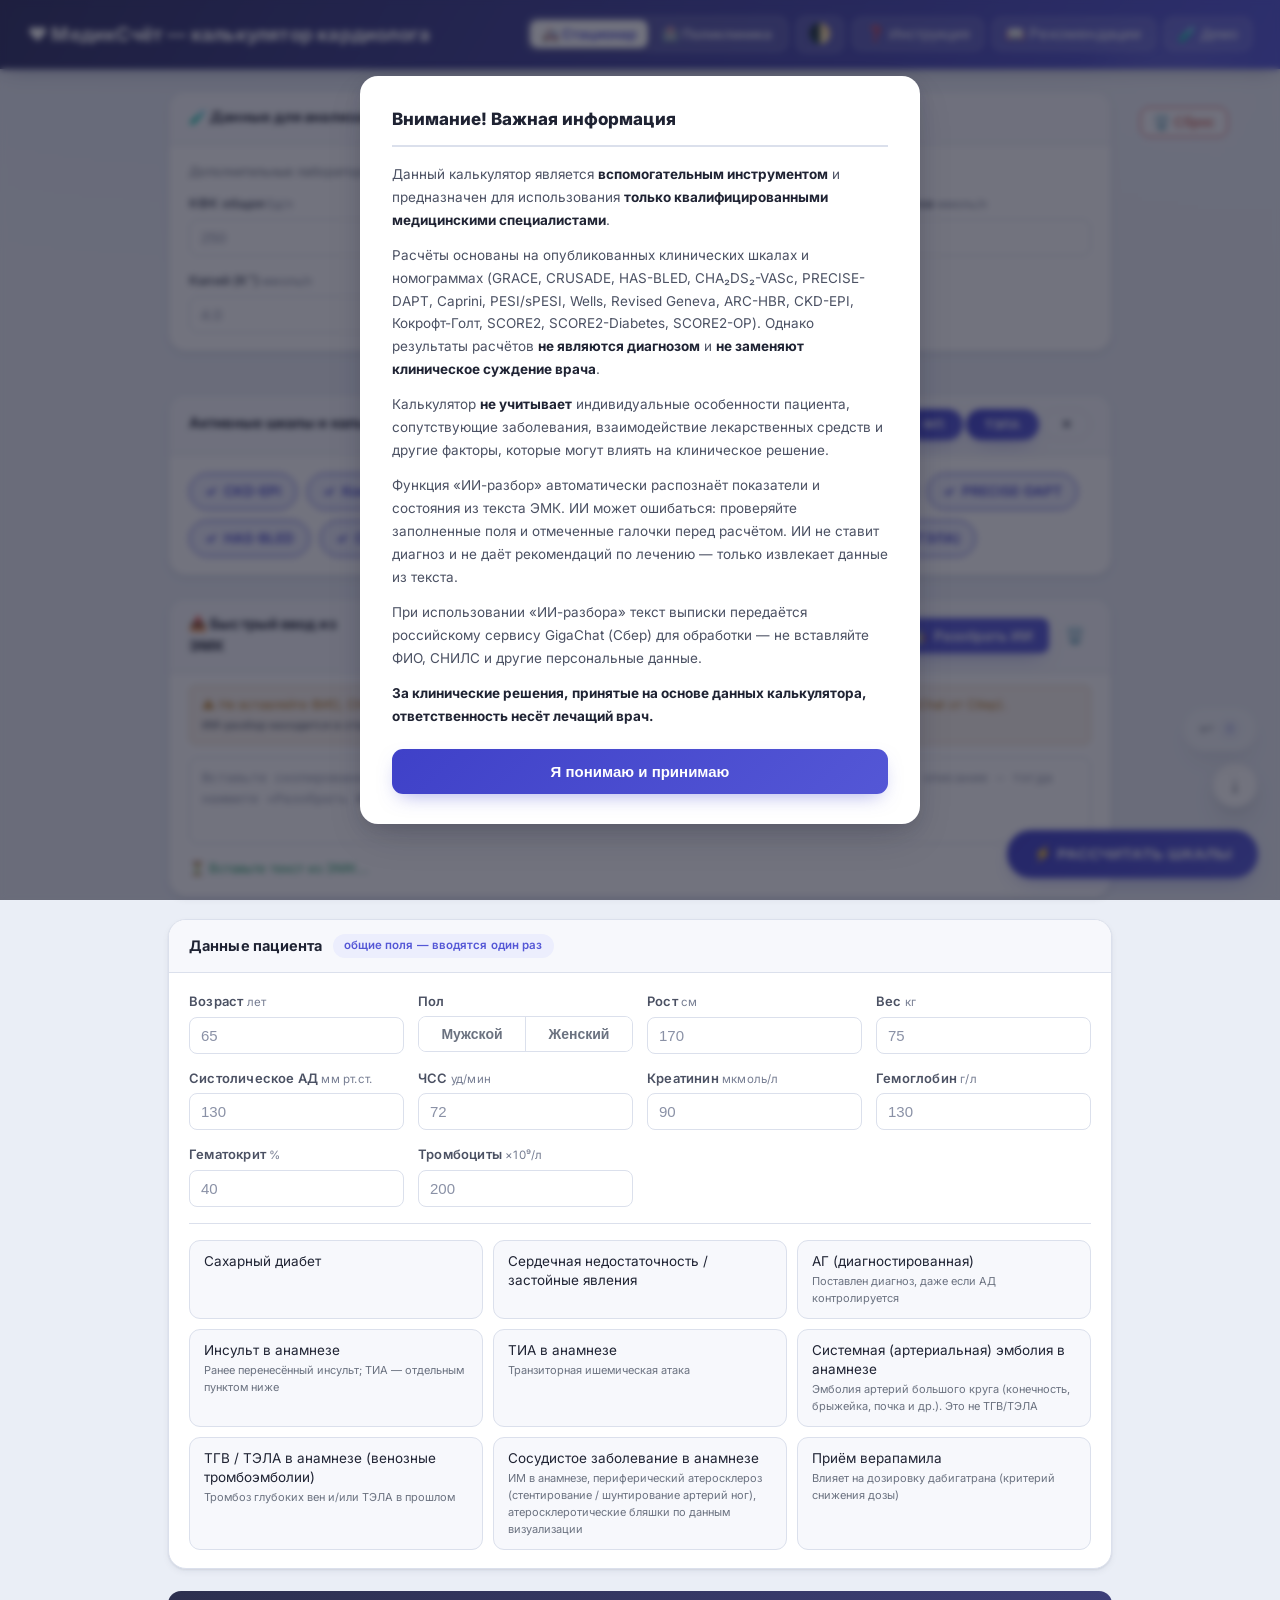
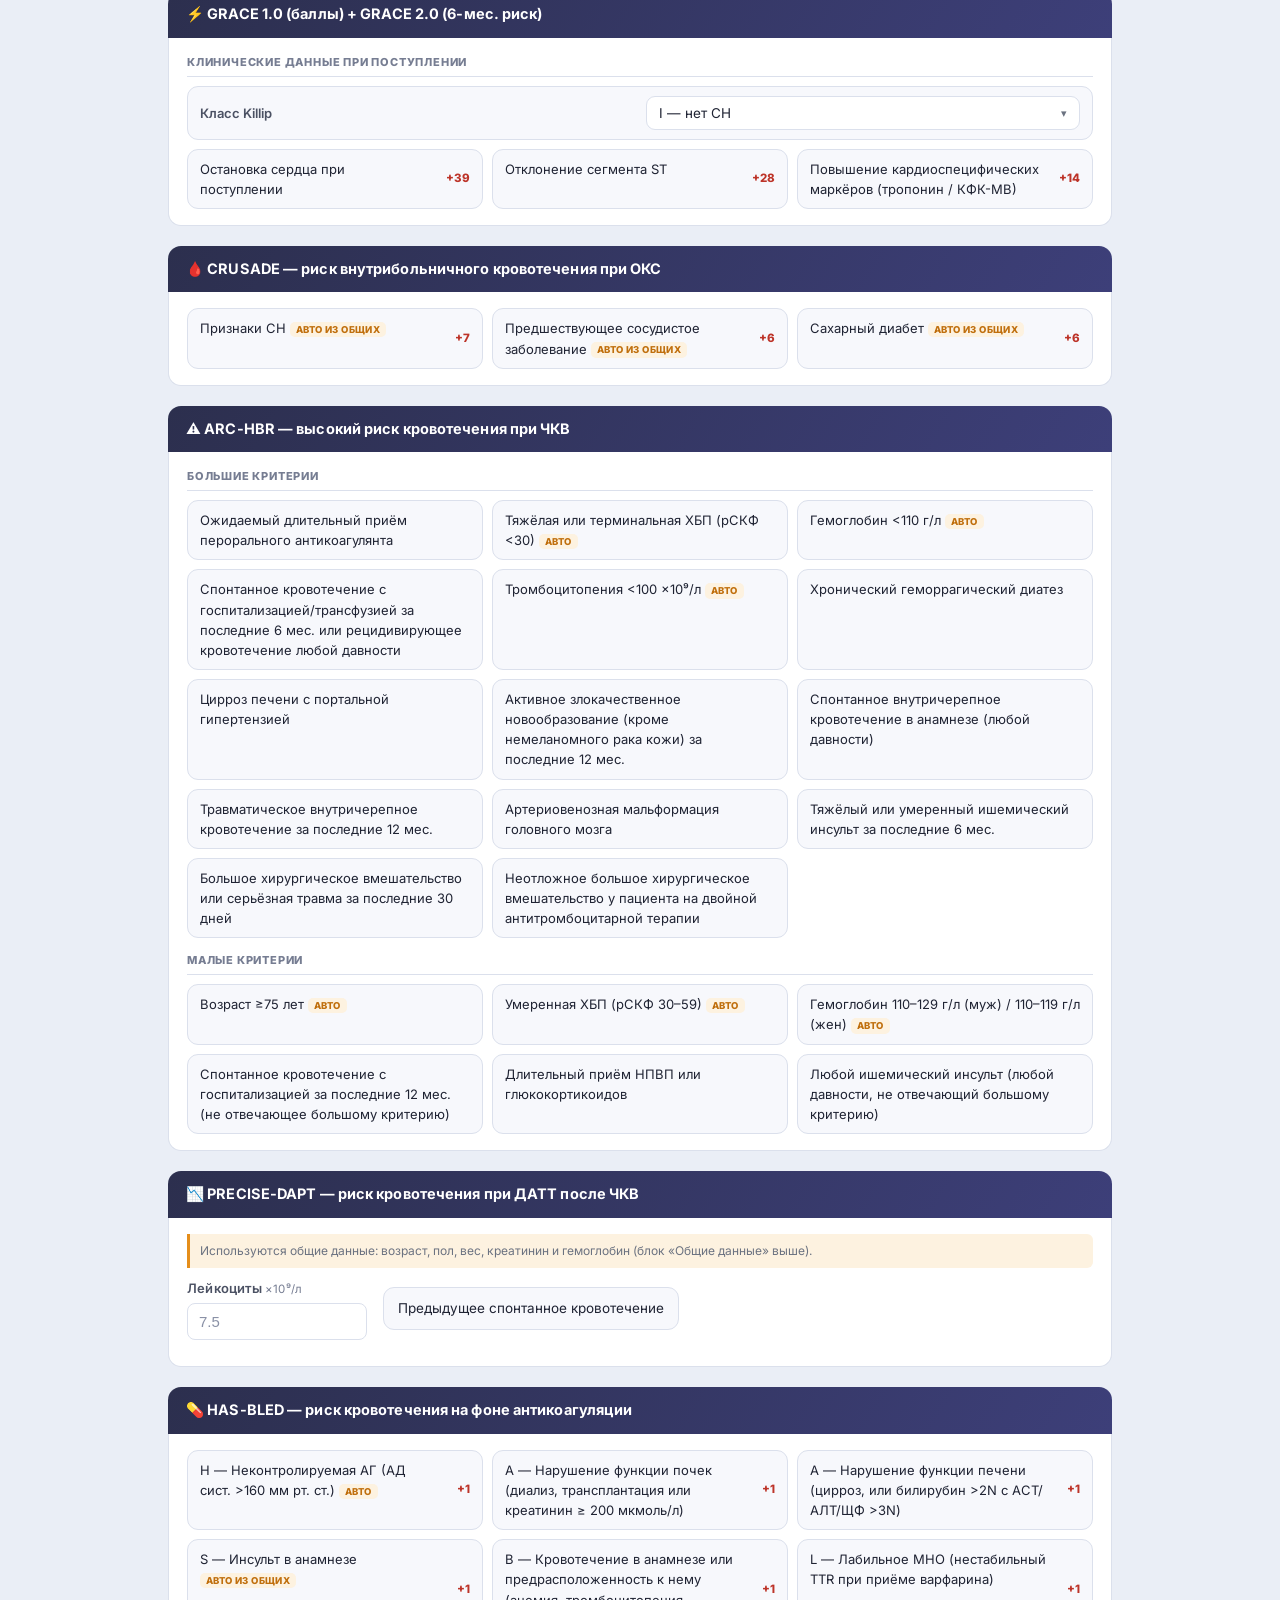
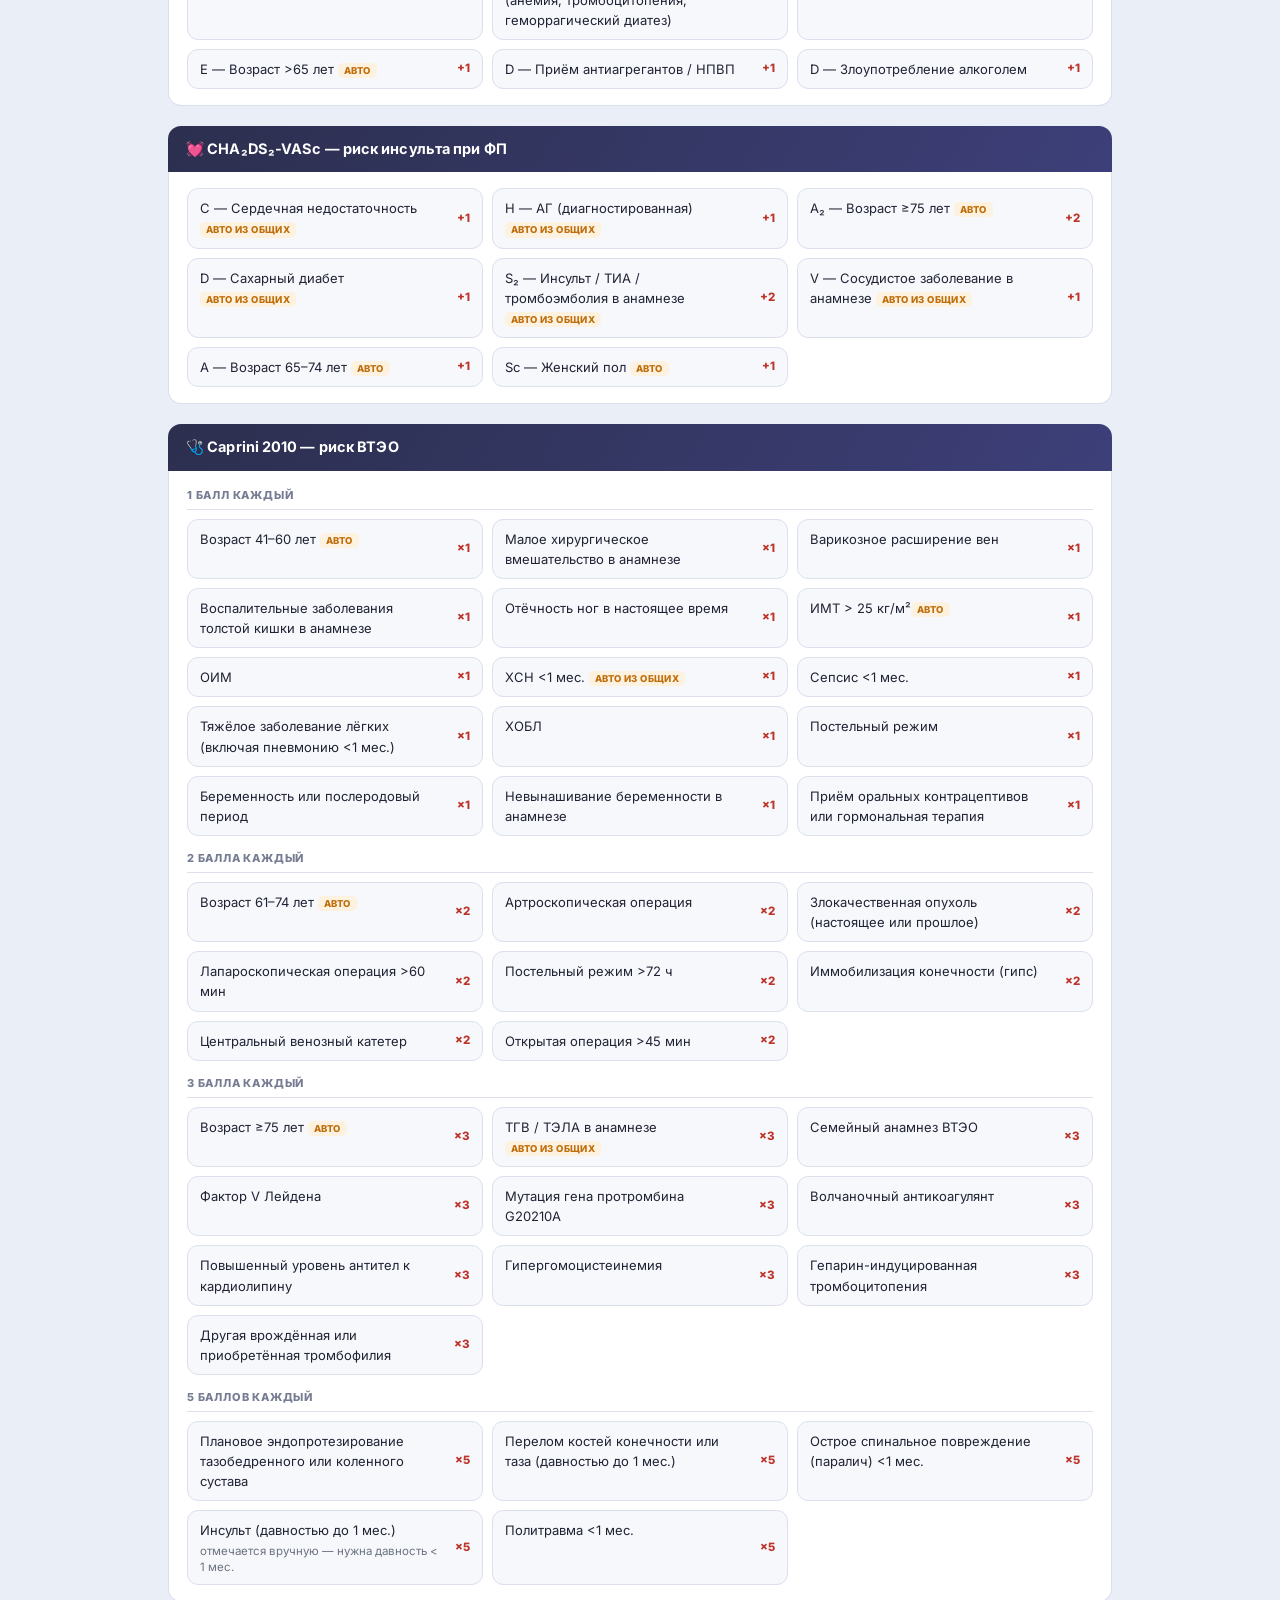
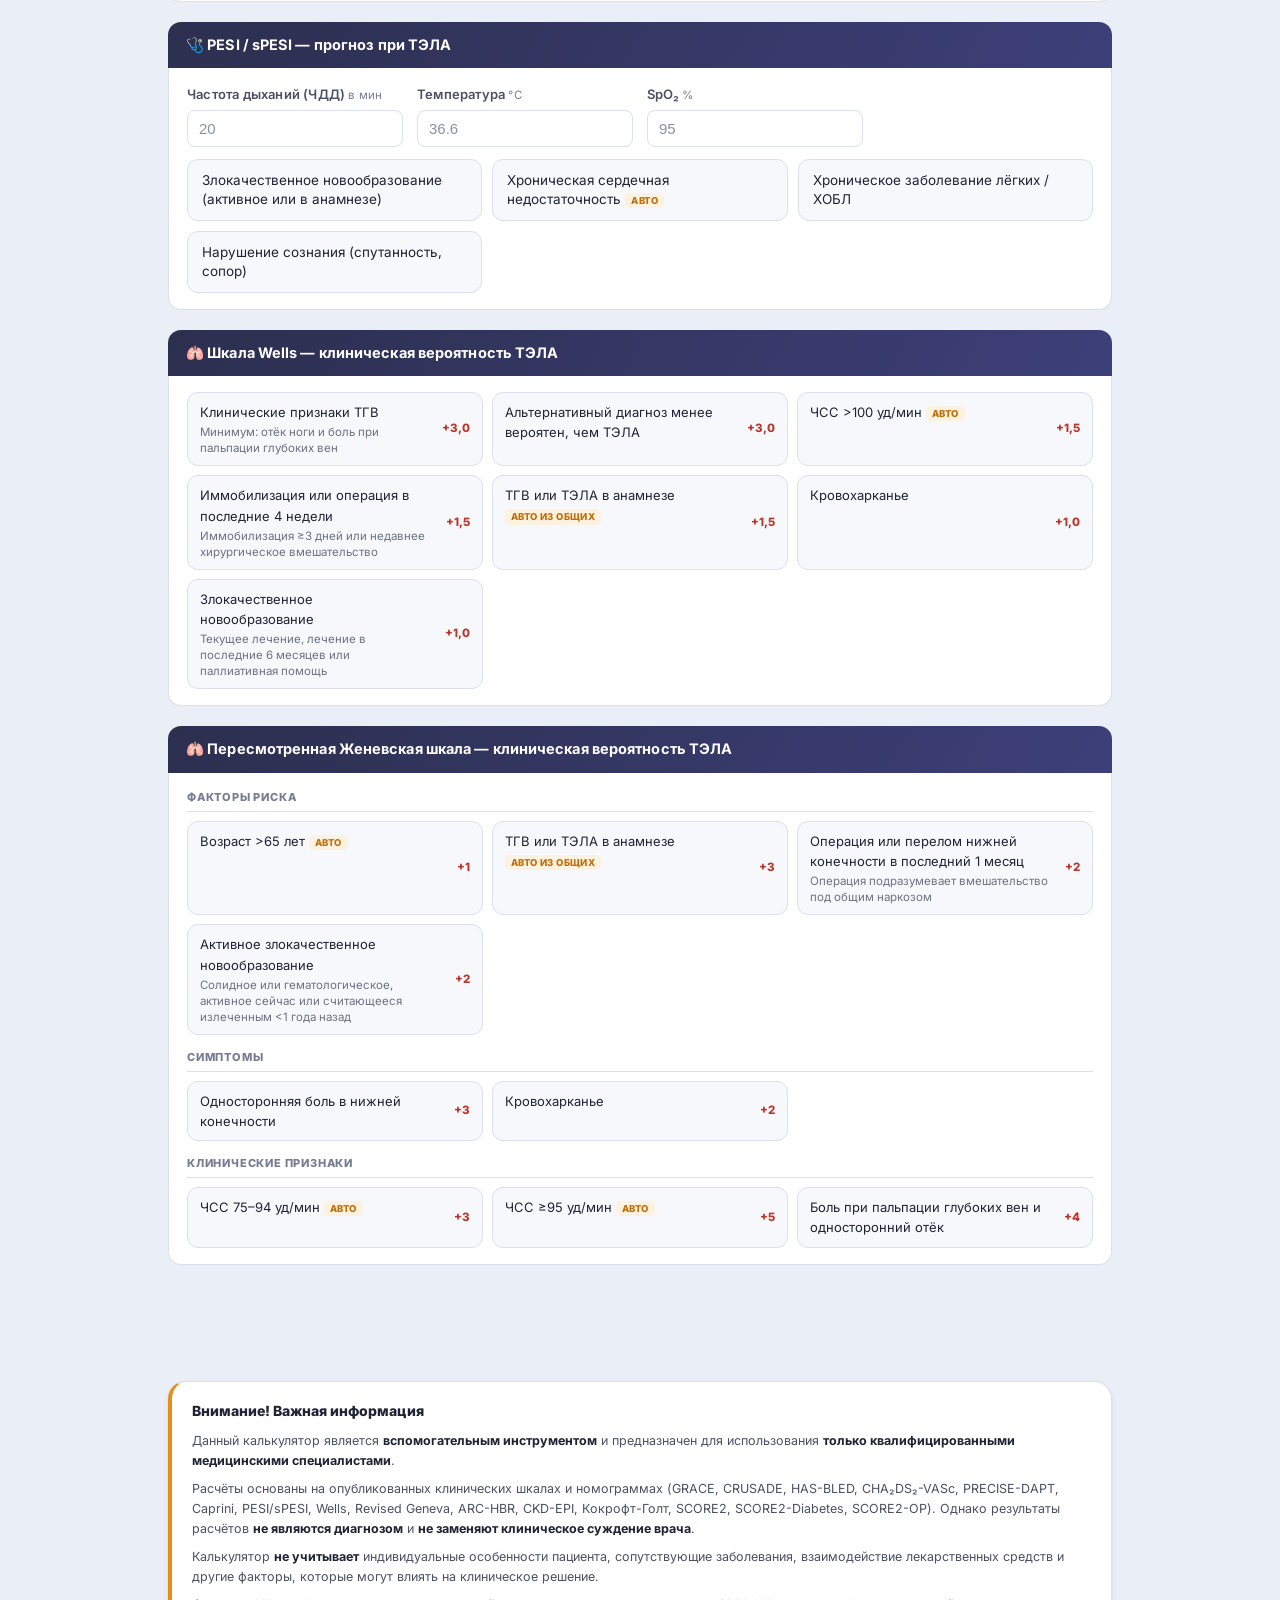
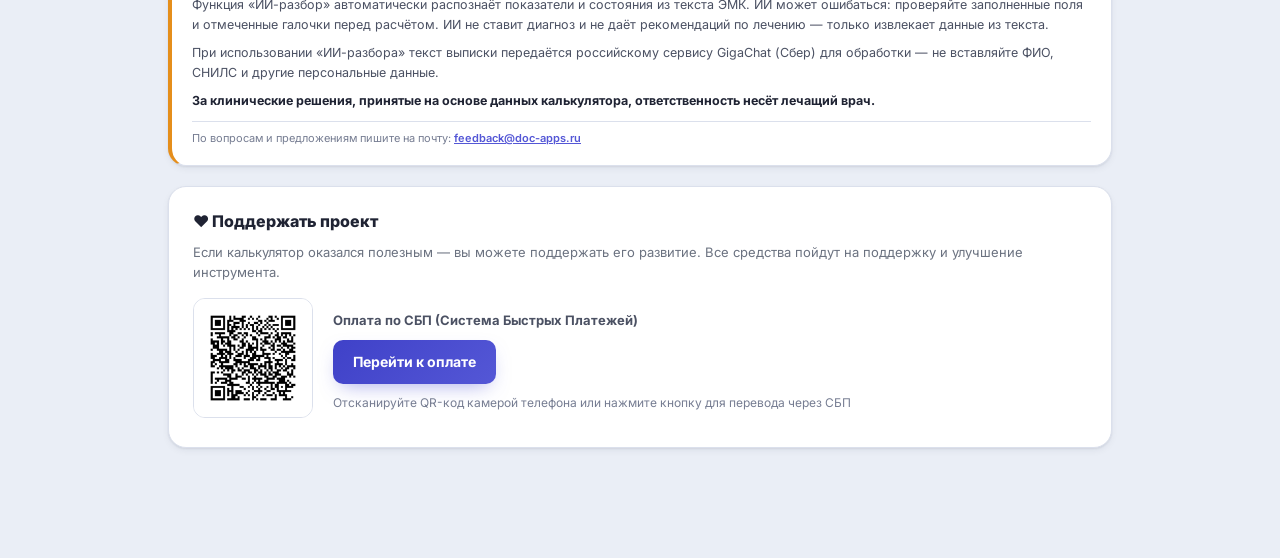
==== index.html @ 115e49c3 "periop: compact button-cards for checkboxes (2-col grid, whole card clickable, beautiful compact) Co" ====
<!DOCTYPE html>
<html lang="ru">
<head>
<link rel="icon" type="image/png" href="favicon.png">
<link rel="shortcut icon" href="favicon.png">
<meta charset="UTF-8">
<meta name="viewport" content="width=device-width, initial-scale=1.0">
<title>МедикСчёт — калькулятор кардиолога</title>
<link rel="preconnect" href="https://fonts.googleapis.com">
<link rel="preconnect" href="https://fonts.gstatic.com" crossorigin>
<link href="https://fonts.googleapis.com/css2?family=Inter:wght@400;500;600;700;800&display=swap" rel="stylesheet">
<link rel="stylesheet" href="styles.css?v=2">
<style>
/* ===== Модуль «Перед операцией» (periop) ===== */
.periop-tabs{display:flex;gap:4px;flex-wrap:wrap;border-bottom:1px solid var(--border);padding:0 0 10px;margin:2px 0 12px}
.periop-tab{border:1px solid var(--border);background:var(--surface-2);padding:7px 13px;border-radius:8px;cursor:pointer;font-weight:700;font-size:12.5px;color:var(--text-2)}
.periop-tab.active{background:var(--primary);color:var(--on-primary);border-color:var(--primary)}
.periop-pane{display:none}
.periop-pane.active{display:block}
.periop-field{display:flex;flex-direction:column;gap:4px;margin-bottom:10px;font-size:12px;color:var(--muted)}
.periop-field b{color:var(--text);font-weight:600}
.periop-field select,.periop-field input[type=number],.periop-field input[type=text],.periop-field input[type=date]{width:100%;max-width:420px;padding:8px 10px;border:1px solid var(--border);border-radius:8px;font-family:inherit;font-size:13px;background:var(--surface);color:var(--text)}
.periop-hint{font-size:11px;color:var(--muted);margin-top:2px}
.periop-sec{font-weight:800;font-size:12.5px;margin:12px 0 6px;color:var(--text)}
.periop-row{display:flex;gap:12px;flex-wrap:wrap}
.periop-badge{display:inline-block;background:var(--primary-soft);color:var(--primary);padding:2px 9px;border-radius:20px;font-size:11.5px;font-weight:700}
/* компактные кликабельные карточки (кнопки) */
.periop-grid{display:grid;grid-template-columns:repeat(auto-fill,minmax(240px,1fr));gap:8px;margin:6px 0 10px}
@media(max-width:560px){.periop-grid{grid-template-columns:1fr}}
.periop-card{display:flex;align-items:flex-start;gap:9px;padding:8px 11px;border:1.5px solid var(--border);border-radius:10px;cursor:pointer;background:var(--surface-2);transition:border-color .15s,background .15s,transform .08s;font-size:13px;line-height:1.4;user-select:none}
.periop-card:hover{border-color:var(--primary);background:var(--surface)}
.periop-card:active{transform:scale(.997)}
.periop-card input[type="checkbox"]{width:16px;height:16px;flex-shrink:0;margin-top:2px;accent-color:var(--primary);cursor:pointer}
.periop-card .auto-tag{margin-left:6px}
.periop-drugItem{display:flex;flex-direction:column;gap:0}
.periop-drugAction{display:none;color:var(--text-2);font-size:12px;background:var(--surface-2);border:1px solid var(--border);border-top:none;border-radius:0 0 8px 8px;padding:7px 10px;margin:-6px 0 0 0;line-height:1.45}
.periop-drugItem:has(input:checked) .periop-drugAction{display:block}
@supports selector(:has(*)){
  .periop-card input[type="checkbox"]{position:absolute;width:0;height:0;opacity:0;margin:0;pointer-events:none}
  .periop-card:has(input:checked){border-color:var(--primary)!important;background:var(--primary-soft)!important;box-shadow:inset 3px 0 0 var(--primary)!important}
  .periop-card.auto:has(input:checked){border-color:var(--orange)!important;background:var(--orange-soft)!important;box-shadow:inset 3px 0 0 var(--orange)!important}
  .periop-card:has(input:disabled){cursor:default}
}
body.dark-theme .periop-card{background:rgba(255,255,255,.02);border-color:rgba(255,255,255,.09)}
body.dark-theme .periop-card:hover{background:rgba(255,255,255,.04);border-color:var(--primary)}
body.dark-theme .periop-drugAction{background:rgba(255,255,255,.03);border-color:rgba(255,255,255,.09);color:var(--text-2)}
.periop-verdict{border-radius:10px;padding:11px 14px;margin:10px 0;font-weight:800;font-size:14.5px}
.periop-ok{background:var(--green-soft);color:var(--green-deep)}
.periop-caution{background:var(--orange-soft);color:var(--orange-deep)}
.periop-defer{background:var(--red-soft);color:var(--red-deep)}
.periop-pending{background:var(--surface-3);color:var(--text-2)}
.periop-out{background:var(--surface-2);border:1px solid var(--border);border-radius:8px;padding:10px 12px;font-size:12.5px;line-height:1.55;white-space:pre-wrap;font-family:inherit;margin:6px 0;color:var(--text)}
.periop-status{font-size:12px;color:var(--green-deep);min-height:16px;margin:6px 0}
.periop-hide{display:none!important}
</style>
</head>

<body>

<header style="display: flex; justify-content: space-between; align-items: center;">
  <span>❤️ МедикСчёт — калькулятор кардиолога</span>
  <div style="display: flex; align-items: center; gap: 8px; flex-wrap: wrap;">
    <div class="mode-switch" id="modeSwitch" title="Режим работы">
      <button type="button" class="mode-btn active" data-mode="emergency">🚑 Стационар</button>
      <button type="button" class="mode-btn" data-mode="outpatient">🏥 Поликлиника</button>
    </div>
    <button id="themeToggle" title="Переключить тему">🌓</button>
    <button id="helpOpenBtn" title="Инструкция">❓ Инструкция</button>
    <a href="pericarditis.html" target="_blank" title="Клинические рекомендации" id="recBtn">📖 Рекомендации</a>
    <button id="resetBtn" title="Сбросить все данные">🗑️ Сброс</button>
    <div style="position: relative;">
      <button id="demoToggle" title="Демонстрационные сценарии">🧪 Демо</button>
      <div id="demoDropdown" style="display:none;">
        <div class="demo-item" data-demo="acs">ОКС</div>
        <div class="demo-item" data-demo="afib">ФП</div>
        <div class="demo-item" data-demo="pe">ТЭЛА</div>
        <div class="demo-item" data-demo="lipids">Липиды: базовый SCORE2</div>
        <div class="demo-item" data-demo="lipids_dm">Липиды: СД 2 типа</div>
        <div class="demo-item" data-demo="lipids_mi">Липиды: после инфаркта</div>
        <div class="demo-item" data-demo="lipids_op">Липиды: 75 лет</div>
        <div class="demo-item" data-demo="lipids_young">Липиды: молодой диабетик</div>
      </div>
    </div>
  </div>
</header>

<div class="container">
<div class="layout-wrapper">
<aside class="sidebar-left">

  <div class="card" id="analysisInputCard">
    <div class="card-header">
      🧪 Данные для анализа
      <span class="badge">необязательно</span>
    </div>
    <div class="card-body">
      <div class="analysis-note">
        Дополнительные лабораторные показатели. Заполните вручную или подтяните из ЭМК.
      </div>
      <div class="input-grid">
        <div class="input-group">
          <label>КФК общая <span class="unit">Ед/л</span></label>
          <input type="text" id="ck_total" placeholder="250">
        </div>
        <div class="input-group">
          <label>КФК-МВ <span class="unit">Ед/л</span></label>
          <input type="text" id="ck_mb" placeholder="38">
        </div>
        <div class="input-group">
          <label>Натрий (Na) <span class="unit">ммоль/л</span></label>
          <input type="text" id="na_measured" placeholder="135">
        </div>
        <div class="input-group">
          <label>Глюкоза <span class="unit">ммоль/л</span></label>
          <input type="text" id="glucose" placeholder="5.5">
        </div>
        <div class="input-group">
          <label>Калий (K⁺) <span class="unit">ммоль/л</span></label>
          <input type="text" id="potassium" placeholder="4.0">
        </div>
        <div class="input-group">
          <label>Магний (Mg²⁺) <span class="unit">ммоль/л</span></label>
          <input type="text" id="magnesium" placeholder="0.85">
        </div>
      </div>
    </div>
  </div>

  <div class="card" id="analysisPanel" style="display:none;">
    <div class="card-header">🧠 Анализ</div>
    <div class="card-body">
      <div id="analysisModules"></div>
    </div>
  </div>

</aside>
<main class="main-content">

  <!-- ===== ВЫБОР ШКАЛ ===== -->
  <div class="card">
    <div class="card-header" style="display: flex; justify-content: space-between; align-items: center;">
     <span>Активные шкалы и калькуляторы <span class="info-icon" id="outpatientHintIcon" style="cursor:help;font-size:16px;opacity:0.6;vertical-align:middle;">ⓘ</span></span>
     <div style="display: flex; gap: 8px;" id="scaleGroupBtns">
       <button type="button" class="group-btn group-emergency" data-group="acs">ОКС</button>
       <button type="button" class="group-btn group-emergency" data-group="afib">ФП</button>
       <button type="button" class="group-btn group-emergency" data-group="pe">ТЭЛА</button>
       <button type="button" class="group-btn group-outpatient" data-group="lipids">💊 Липиды</button>
       <button type="button" class="group-btn" id="clearScalesBtn" title="Очистить выбор">✕</button>
     </div>
    </div>
    <div class="card-body">
      <div class="scale-selector" id="scaleSelector">
        <label class="scale-toggle active" id="toggle_ckdepi">
          <input type="checkbox" id="scale_ckdepi" checked onchange="toggleScale('ckdepi',this)">CKD-EPI
        </label>
        <label class="scale-toggle active" id="toggle_cg">
          <input type="checkbox" id="scale_cg" checked onchange="toggleScale('cg',this)">Кокрофт-Голт
        </label>
        <label class="scale-toggle active" id="toggle_grace">
          <input type="checkbox" id="scale_grace" checked onchange="toggleScale('grace',this)">GRACE
        </label>
        <label class="scale-toggle active" id="toggle_crusade">
          <input type="checkbox" id="scale_crusade" checked onchange="toggleScale('crusade',this)">CRUSADE
        </label>
        <label class="scale-toggle active" id="toggle_archbr">
          <input type="checkbox" id="scale_archbr" checked onchange="toggleScale('archbr',this)">ARC-HBR
        </label>
        <label class="scale-toggle active" id="toggle_caprini">
          <input type="checkbox" id="scale_caprini" checked onchange="toggleScale('caprini',this)">Caprini
        </label>
        <label class="scale-toggle active" id="toggle_precise">
          <input type="checkbox" id="scale_precise" checked onchange="toggleScale('precise',this)">PRECISE-DAPT
        </label>
        <label class="scale-toggle active" id="toggle_hasbled">
          <input type="checkbox" id="scale_hasbled" checked onchange="toggleScale('hasbled',this)">HAS-BLED
        </label>
        <label class="scale-toggle active" id="toggle_cha2ds2">
          <input type="checkbox" id="scale_cha2ds2" checked onchange="toggleScale('cha2ds2',this)">CHA₂DS₂-VASc
        </label>
        <label class="scale-toggle active" id="toggle_pesi">
          <input type="checkbox" id="scale_pesi" checked onchange="toggleScale('pesi',this)">PESI / sPESI (ТЭЛА)
        </label>
        <label class="scale-toggle active" id="toggle_wells">
          <input type="checkbox" id="scale_wells" checked onchange="toggleScale('wells',this)">Wells (ТЭЛА)
        </label>
        <label class="scale-toggle active" id="toggle_geneva">
          <input type="checkbox" id="scale_geneva" checked onchange="toggleScale('geneva',this)">Geneva (ТЭЛА)
        </label>
        <label class="scale-toggle" id="toggle_score2">
          <input type="checkbox" id="scale_score2" onchange="toggleScale('score2',this)">СС-риск и липиды (SCORE2)
        </label>
      </div>
    </div>
  </div>

  <!-- ===== БЫСТРЫЙ ВВОД ИЗ ЭМК ===== -->
  <div class="card">
    <div class="card-header">
      📥 Быстрый ввод из ЭМК
      <span class="badge">вставьте таблицу или текст из Промед — данные заполнятся автоматически</span>
      <button id="aiParseBtn" class="btn-ai" title="ИИ: разобрать произвольный текст выписки">
        <span class="ai-dot" id="aiDot"></span><span class="ai-ico">🤖</span><span id="aiBtnLabel">Разобрать ИИ</span>
      </button>
      <button id="clearEmrBtn" title="Очистить поле">🗑️</button>
    </div>
    <div class="card-body">
    <div class="privacy-note">⚠️ Не вставляйте ФИО, СНИЛС, адрес и другие персональные данные. Текст обрабатывается российским ИИ (GigaChat от Сбер).
      <br><span class="dev-badge">ИИ-разбор находится в стадии разработки — функция может работать нестабильно.</span></div>
      <textarea id="emrPaste" rows="3" placeholder="Вставьте скопированный текст или таблицу анализов из Промед (Ctrl+V)... Или произвольное описание — тогда нажмите «Разобрать ИИ»"></textarea>
      <div id="emrStatus">⏳ Вставьте текст из ЭМК...</div>
      <div id="aiStatus" class="ai-answer" style="display:none;">
        <div class="ai-answer-head">
          <div class="ai-avatar">🤖</div>
          <div class="t">ИИ-ассистент</div>
          <div class="s" id="aiTime"></div>
        </div>
        <div class="ai-answer-body">
          <div id="aiFieldsSec" style="display:none;">
            <div class="ai-sec-title">Найдено показателей</div>
            <div class="chips" id="aiChips"></div>
          </div>
          <div id="aiCommentSec" style="display:none;">
            <div class="ai-sec-title">Комментарий</div>
            <div class="ai-comment" id="aiComment"></div>
          </div>
          <div id="aiMsgSec">
            <div class="ai-msg" id="aiMsg"></div>
          </div>
        </div>
      </div>
    </div>
  </div>

  <!-- ===== ОБЩИЕ ДАННЫЕ ===== -->
  <div class="card">
    <div class="card-header">Данные пациента <span class="badge">общие поля — вводятся один раз</span></div>
    <div class="card-body">
      <div class="scale-cb-hint" id="noScaleHint" style="display:none;margin-bottom:12px;padding:10px 12px;background:var(--orange-soft);border-left:3px solid var(--orange);border-radius:0 6px 6px 0;font-size:13px;line-height:1.5;">
        Выберите хотя бы одну шкалу — тогда здесь появятся поля для ввода.
      </div>
      <div class="input-grid">

        <div class="input-group field-age">
          <label>Возраст <span class="unit">лет</span></label>
          <input type="text" id="age" placeholder="65">
        </div>



        <div class="input-group field-sex">
          <label>Пол</label>
          <div class="sex-toggle-group">
            <button type="button" class="sex-btn" data-sex="m">Мужской</button>
            <button type="button" class="sex-btn" data-sex="f">Женский</button>
          </div>
          <input type="hidden" id="sex" value="">
        </div>

        <div class="input-group field-height">
          <label>Рост <span class="unit">см</span></label>
          <input type="text" id="height" placeholder="170">
        </div>

        <div class="input-group field-weight">
          <label>Вес <span class="unit">кг</span></label>
          <input type="text" id="weight" placeholder="75">
        </div>

        <div class="input-group field-sbp">
          <label>Систолическое АД <span class="unit">мм рт.ст.</span></label>
          <input type="text" id="sbp" placeholder="130">
        </div>

        <div class="input-group field-hr">
          <label>ЧСС <span class="unit">уд/мин</span></label>
          <input type="text" id="hr" placeholder="72">
        </div>

        <div class="input-group field-creat">
          <label>Креатинин <span class="unit">мкмоль/л</span></label>
          <input type="text" id="creatinine" placeholder="90">
        </div>

        <div class="input-group field-hb">
          <label>Гемоглобин <span class="unit">г/л</span></label>
          <input type="text" id="hb" placeholder="130">
        </div>

        <div class="input-group field-hct">
          <label>Гематокрит <span class="unit">%</span></label>
          <input type="text" id="hct" placeholder="40">
        </div>

        <div class="input-group field-plt">
          <label>Тромбоциты <span class="unit">×10⁹/л</span></label>
          <input type="text" id="plt" placeholder="200">
        </div>

      </div>

      <div class="divider"></div>

      <div class="checkbox-grid">

        <label class="cb-item field-dm">
          <input type="checkbox" id="cb_dm">
          <div>
            <div class="cb-label">Сахарный диабет</div>
          </div>
        </label>

        <label class="cb-item field-hf">
          <input type="checkbox" id="cb_hf">
          <div>
            <div class="cb-label">Сердечная недостаточность / застойные явления</div>
          </div>
        </label>

        <label class="cb-item field-htn">
          <input type="checkbox" id="cb_htn">
          <div>
            <div class="cb-label">АГ (диагностированная)</div>
            <div class="cb-hint">Поставлен диагноз, даже если АД контролируется</div>
          </div>
        </label>

        <label class="cb-item field-stroke">
          <input type="checkbox" id="cb_stroke">
          <div>
            <div class="cb-label">Инсульт в анамнезе</div>
            <div class="cb-hint">Ранее перенесённый инсульт; ТИА — отдельным пунктом ниже</div>
          </div>
        </label>

        <label class="cb-item field-stroke">
          <input type="checkbox" id="cb_tia">
          <div>
            <div class="cb-label">ТИА в анамнезе</div>
            <div class="cb-hint">Транзиторная ишемическая атака</div>
          </div>
        </label>

        <label class="cb-item field-embolism">
          <input type="checkbox" id="cb_embolism">
          <div>
            <div class="cb-label">Системная (артериальная) эмболия в анамнезе</div>
            <div class="cb-hint">Эмболия артерий большого круга (конечность, брыжейка, почка и др.). Это не ТГВ/ТЭЛА</div>
          </div>
        </label>

        <label class="cb-item field-vte">
          <input type="checkbox" id="cb_vte">
          <div>
            <div class="cb-label">ТГВ / ТЭЛА в анамнезе (венозные тромбоэмболии)</div>
            <div class="cb-hint">Тромбоз глубоких вен и/или ТЭЛА в прошлом</div>
          </div>
        </label>

        <label class="cb-item field-vasc">
          <input type="checkbox" id="cb_vasc">
          <div>
            <div class="cb-label">Сосудистое заболевание в анамнезе</div>
            <div class="cb-hint">ИМ в анамнезе, периферический атеросклероз (стентирование / шунтирование артерий ног), атеросклеротические бляшки по данным визуализации</div>
          </div>
        </label>

        <label class="cb-item field-verapamil">
          <input type="checkbox" id="cb_verapamil">
          <div>
            <div class="cb-label">Приём верапамила</div>
            <div class="cb-hint">Влияет на дозировку дабигатрана (критерий снижения дозы)</div>
          </div>
        </label>

        <label class="cb-item field-mi">
          <input type="checkbox" id="cb_mi">
          <div>
            <div class="cb-label">Инфаркт миокарда в анамнезе</div>
            <div class="cb-hint">Перенесённый ИМ, включая ОКС с подъёмом и без подъёма ST</div>
          </div>
        </label>

        <label class="cb-item field-sghs">
          <input type="checkbox" id="cb_sghs">
          <div>
            <div class="cb-label">СГХС (семейная гиперхолестеринемия)</div>
            <div class="cb-hint">Вероятная/определённая СГХС по клиническим критериям</div>
          </div>
        </label>

        <label class="cb-item field-dm-tod">
          <input type="checkbox" id="cb_dm_tod">
          <div>
            <div class="cb-label">Поражение органов-мишеней при СД</div>
            <div class="cb-hint">Микроальбуминурия/протеинурия, ретинопатия, нейропатия и др.</div>
          </div>
        </label>

        <label class="cb-item field-fh-cvd">
          <input type="checkbox" id="cb_fh_cvd">
          <div>
            <div class="cb-label">Семейный анамнез ССЗ</div>
            <div class="cb-hint">Ранние ССЗ у родственников первой линии: мужчины &lt; 55 лет, женщины &lt; 60 лет</div>
          </div>
        </label>

        <label class="cb-item field-fh-lip">
          <input type="checkbox" id="cb_fh_lip">
          <div>
            <div class="cb-label">Семейная гиперлипидемия</div>
            <div class="cb-hint">IIa, IIb или III тип по данным семейного анамнеза</div>
          </div>
        </label>

        <label class="cb-item field-asb50">
          <input type="checkbox" id="cb_asb50">
          <div>
            <div class="cb-label">АСБ со стенозом &gt; 50%</div>
            <div class="cb-hint">Атеросклеротическое ССЗ по данным обследования (дуплексное сканирование, КТ)</div>
          </div>
        </label>

        <label class="cb-item field-ath25">
          <input type="checkbox" id="cb_ath25">
          <div>
            <div class="cb-label">Атеросклероз некоронарных артерий (25–49%)</div>
            <div class="cb-hint">Гемодинамически незначимый атеросклероз (стеноз 25–49%)</div>
          </div>
        </label>

        <label class="cb-item field-gosghs">
          <input type="checkbox" id="cb_gosghs">
          <div>
            <div class="cb-label">Гомозиготная СГХС (гоСГХС)</div>
            <div class="cb-hint">Экстремальный риск: цель ХС ЛНП &lt; 1,0 ммоль/л</div>
          </div>
        </label>

      </div>
    </div>
  </div>

  <!-- ===== ПЕРЕД ОПЕРАЦИЕЙ (модуль periop, режим «Поликлиника») ===== -->
  <div class="card" id="periopBlock" style="display:none;">
    <div class="card-header" style="display:flex;align-items:center;justify-content:space-between;gap:10px;flex-wrap:wrap">
      <span>🩺 Перед операцией <span style="font-weight:400;color:var(--muted);font-size:11.5px">консультация перед плановой операцией · AHA/ACC 2024</span></span>
      <button type="button" class="btn" id="p_termsBtn" title="Справочник терминов" style="padding:6px 12px;font-size:12.5px">❓ Термины</button>
    </div>
    <div class="card-body">
      <div class="periop-tabs" id="periopTabs">
        <button type="button" class="periop-tab active" data-tab="p_tab1">1 · Операция</button>
        <button type="button" class="periop-tab" data-tab="p_tab2">2 · Состояние</button>
        <button type="button" class="periop-tab" data-tab="p_tab3">3 · Риск</button>
        <button type="button" class="periop-tab" data-tab="p_tab4">4 · Лекарства</button>
        <button type="button" class="periop-tab" data-tab="p_tab5">5 · Заключение</button>
      </div>

      <div class="periop-pane active" id="p_tab1">
        <div class="periop-field"><b>Тип операции <span class="info-icon" id="p_tipOpType" style="cursor:help;font-size:15px;opacity:.65;vertical-align:middle">ⓘ</span></b>
          <select id="p_opType">
            <option value="">— выберите —</option>
            <optgroup label="Наивысший риск">
              <option value="vascular">Сосудистая (выше паховой связки)</option>
              <option value="thoracic">Торакальная</option>
              <option value="transplant">Трансплантация</option>
              <option value="neuro">Нейрохирургия</option>
            </optgroup>
            <optgroup label="Промежуточный риск">
              <option value="general">Общая хирургия</option>
              <option value="ent">ЛОР</option>
              <option value="urology">Урология</option>
              <option value="ortho">Ортопедия</option>
            </optgroup>
            <optgroup label="Низкий риск">
              <option value="endocrine">Эндокринные операции</option>
              <option value="breast">Молочная железа</option>
              <option value="gyn">Гинекология / акушерство</option>
            </optgroup>
            <option value="unknown">Не знаю / другое</option>
          </select>
        </div>
        <div class="periop-field periop-hide" id="p_intraRow"><b>Операция внутрибрюшная? <span class="info-icon" id="p_tipIntra" style="cursor:help;font-size:15px;opacity:.65;vertical-align:middle">ⓘ</span></b>
          <select id="p_opIntra"><option value="">—</option><option value="1">Да</option><option value="0">Нет</option></select>
        </div>
        <div class="periop-hint periop-hide" id="p_unknownHint" style="color:var(--orange-deep)">Риск не определён автоматически. Выберите его вручную в поле «Риск операции» (классификация — разд. 1.5).</div>
        <div class="periop-field"><b>Срочность <span class="info-icon" id="p_tipUrgency" style="cursor:help;font-size:15px;opacity:.65;vertical-align:middle">ⓘ</span></b>
          <select id="p_opUrgency">
            <option value="elective">Плановая</option>
            <option value="timeSensitive">Time-sensitive (можно отложить до 3 мес)</option>
            <option value="urgent">Срочная</option>
            <option value="emergency">Экстренная</option>
          </select>
        </div>
        <div class="periop-field"><b>Риск операции (MACE) <span class="info-icon" id="p_tipRisk" style="cursor:help;font-size:15px;opacity:.65;vertical-align:middle">ⓘ</span></b>
          <select id="p_opRisk"><option value="">— по категории —</option><option value="low">Низкий (&lt;1%)</option><option value="elevated">Повышенный (≥1%)</option></select>
          <span class="periop-hint" id="p_opRiskHint"></span>
        </div>
      </div>

      <div class="periop-pane" id="p_tab2">
        <div class="periop-sec">Нестабильные состояния — стоп-признаки</div>
        <div class="periop-grid">
          <label class="periop-card"><input type="checkbox" id="p_uAcs"><span>ОКС: нестабильная стенокардия / ИМ ≤30 дн.</span></label>
          <label class="periop-card"><input type="checkbox" id="p_uHf"><span>Декомпенсация ХСН</span></label>
          <label class="periop-card"><input type="checkbox" id="p_uAsSympt"><span>Симптомный тяжёлый аортальный стеноз <span class="info-icon" id="p_tipAs" style="cursor:help;font-size:15px;opacity:.65;vertical-align:middle">ⓘ</span></span></label>
          <label class="periop-card"><input type="checkbox" id="p_uArrhythmia"><span>Значимая симптомная аритмия <span class="info-icon" id="p_tipArrh" style="cursor:help;font-size:15px;opacity:.65;vertical-align:middle">ⓘ</span></span></label>
          <label class="periop-card"><input type="checkbox" id="p_uStroke"><span>Недавний инсульт / ТИА</span></label>
        </div>
        <div class="periop-sec">Особое — не «стоп», но важно</div>
        <div class="periop-grid">
          <label class="periop-card"><input type="checkbox" id="p_htnSevere"><span>Тяжёлая АГ ≥180/110 <span class="info-icon" id="p_tipHtn" style="cursor:help;font-size:15px;opacity:.65;vertical-align:middle">ⓘ</span></span></label>
        </div>
        <div class="periop-field"><b>Известный тяжёлый аортальный стеноз (без симптомов)?</b>
          <select id="p_asKnown"><option value="">не знаю</option><option value="yes">да</option><option value="no">нет</option></select>
        </div>
        <label class="periop-card" style="margin:8px 0"><input type="checkbox" id="p_pciEver"><span>Было ЧКВ со стентом</span></label>
        <div class="periop-hide" id="p_pciRow" style="margin:6px 0 0 0; padding:10px 12px; background:var(--surface-2); border:1px solid var(--border); border-radius:10px">
          <div class="periop-row" style="align-items:flex-end">
            <div class="periop-field" style="min-width:150px" id="p_pciDateField"><b>Дата ЧКВ</b><input type="date" id="p_pciDate"><span class="periop-hint" id="p_pciDateHint" style="display:none;color:var(--orange-deep)"></span> <span class="warning-icon" id="p_pciDateWarn" style="display:none;cursor:help;">⚠️</span></div>
            <div class="periop-field" style="min-width:110px;justify-content:center" id="p_pciGE12Field"><label style="display:flex;align-items:center;gap:6px;cursor:pointer;font-size:13px;font-weight:600"><input type="checkbox" id="p_pciGE12"> ≥12 мес</label><span class="periop-hint">если давно</span></div>
            <div class="periop-field" style="min-width:190px"><b>Показание</b>
              <select id="p_pciInd"><option value="acs">ОКС (инфаркт)</option><option value="ccd">Стабильная ИБС</option><option value="unknown">Не знаю</option></select>
            </div>
          </div>
          <input type="hidden" id="p_pciMonths" value="">
          <label class="periop-card" style="margin-top:8px"><input type="checkbox" id="p_pciComplex"><span>Сложное ЧКВ (бифуркации, длинные стенты, многососудистое) или детали неизвестны</span></label>
        </div>
        <div class="periop-field" id="p_hba1cRow" style="margin-top:10px"><b>HbA1c за последние 3 мес?</b>
          <select id="p_hba1cRecent"><option value="yes">Да</option><option value="no">Нет / не знаю</option></select>
        </div>
      </div>

      <div class="periop-pane" id="p_tab3">
        <div class="periop-sec">RCRI <span class="periop-badge" id="p_rcriBadge">0 · I (низкий)</span> <span class="info-icon" id="p_tipRcri" style="cursor:help;font-size:15px;opacity:.65;vertical-align:middle">ⓘ</span></div>
        <div class="periop-grid">
          <label class="periop-card auto"><input type="checkbox" id="p_rIhd" disabled><span>ИБС <span style="color:var(--muted);font-weight:400">инфаркт/стенокардия</span> <span class="auto-tag">авто</span></span></label>
          <label class="periop-card auto"><input type="checkbox" id="p_rCvd" disabled><span>ЦВБ <span style="color:var(--muted);font-weight:400">инсульт/ТИА</span> <span class="auto-tag">авто</span></span></label>
          <label class="periop-card auto"><input type="checkbox" id="p_rHf" disabled><span>ХСН <span class="auto-tag">авто</span></span></label>
          <label class="periop-card"><input type="checkbox" id="p_rDmInsulin"><span>СД на инсулине <span class="info-icon" id="p_tipDm" style="cursor:help;font-size:14px;opacity:.65;vertical-align:middle">ⓘ</span> <span class="warning-icon" id="p_dmWarn" style="display:none;cursor:help;">⚠️</span></span></label>
          <label class="periop-card auto"><input type="checkbox" id="p_rCrea" disabled><span>Креатинин ≥177 <span class="auto-tag">авто</span></span></label>
          <label class="periop-card auto"><input type="checkbox" id="p_rHigh" disabled><span>Высокорисковая операция <span class="auto-tag">авто</span></span></label>
        </div>
        <div class="periop-hint" style="margin:6px 0">Класс: 0 — I (низкий) · 1 — II (умеренный) · 2 — III (высокий) · ≥3 — IV (очень высокий)</div>
        <div class="periop-field"><b>≥4 METs? Поднимается на 2 пролёта? <span class="info-icon" id="p_tipMet" style="cursor:help;font-size:15px;opacity:.65;vertical-align:middle">ⓘ</span></b>
          <select id="p_met4"><option value="">не знаю</option><option value="yes">Да</option><option value="no">Нет</option></select>
        </div>
      </div>

      <div class="periop-pane" id="p_tab4">
        <div class="periop-hint" style="margin-bottom:6px">Отметьте, что принимает — подсказка появится сразу и попадёт в заключение.</div>
        <div id="p_drugList" class="periop-grid"></div>
      </div>

      <div class="periop-pane" id="p_tab5">
        <div class="periop-verdict periop-pending" id="p_verdict">Заполните вкладки — вердикт появится автоматически.</div>
        <div class="periop-row" style="align-items:center;margin:6px 0">
          <button type="button" class="btn" id="p_copyBtn">📋 Копировать всё (история + для хирурга)</button>
          <div class="periop-status" id="p_copyStatus"></div>
        </div>
        <div class="periop-sec" style="margin-top:8px">Для истории болезни</div>
        <pre class="periop-out" id="p_historyOut"></pre>
        <div class="periop-sec">Для хирурга / анестезиолога</div>
        <pre class="periop-out" id="p_surgeonOut"></pre>
      </div>
    </div>
  </div>

  <!-- ===== GRACE ===== -->
  <div class="scale-block" id="block_grace">
    <div class="scale-block-header">⚡ GRACE 1.0 (баллы) + GRACE 2.0 (6‑мес. риск)</div>
    <div class="scale-block-body">
      <div class="section-label">Клинические данные при поступлении</div>

      <div class="scale-select-group">
        <label>Класс Killip</label>
        <select id="grace_killip">
          <option value="1">I — нет СН</option>
          <option value="2">II — влажные хрипы, ↑ЦВД</option>
          <option value="3">III — отёк лёгких</option>
          <option value="4">IV — кардиогенный шок</option>
        </select>
      </div>

      <div class="scale-cb-grid">
        <label class="scale-cb-item">
          <input type="checkbox" id="grace_arrest">
          <span>Остановка сердца при поступлении</span>
          <span class="pts">+39</span>
        </label>
        <label class="scale-cb-item">
          <input type="checkbox" id="grace_st">
          <span>Отклонение сегмента ST</span>
          <span class="pts">+28</span>
        </label>
        <label class="scale-cb-item">
          <input type="checkbox" id="grace_enzymes">
          <span>Повышение кардиоспецифических маркёров (тропонин / КФК-МВ)</span>
          <span class="pts">+14</span>
        </label>
      </div>
    </div>
  </div>

  <!-- ===== CRUSADE ===== -->
  <div class="scale-block" id="block_crusade">
    <div class="scale-block-header">🩸 CRUSADE — риск внутрибольничного кровотечения при ОКС</div>
    <div class="scale-block-body">
      <div class="scale-cb-grid">
        <label class="scale-cb-item auto-cb" id="crusade_auto_sex_row" style="display:none;">
          <input type="checkbox" id="crusade_female" disabled>
          <span>Женский пол <span class="auto-tag">авто</span></span>
          <span class="pts">+8</span>
        </label>
        <label class="scale-cb-item auto-cb" id="crusade_auto_hf_row">
          <input type="checkbox" id="crusade_hf" disabled>
          <span>Признаки СН <span class="auto-tag">авто из общих</span></span>
          <span class="pts">+7</span>
        </label>
        <label class="scale-cb-item auto-cb" id="crusade_auto_vasc_row">
          <input type="checkbox" id="crusade_vasc" disabled>
          <span>Предшествующее сосудистое заболевание <span class="auto-tag">авто из общих</span></span>
          <span class="pts">+6</span>
        </label>
        <label class="scale-cb-item auto-cb" id="crusade_auto_dm_row">
          <input type="checkbox" id="crusade_dm" disabled>
          <span>Сахарный диабет <span class="auto-tag">авто из общих</span></span>
          <span class="pts">+6</span>
        </label>
      </div>
    </div>
  </div>

  <!-- ===== ARC-HBR ===== -->
  <div class="scale-block" id="block_archbr">
    <div class="scale-block-header">⚠️ ARC-HBR — высокий риск кровотечения при ЧКВ</div>
    <div class="scale-block-body">

      <div class="section-label">Большие критерии</div>
      <div class="scale-cb-grid">

        <label class="scale-cb-item">
          <input type="checkbox" id="arc_oac">
          <span>Ожидаемый длительный приём перорального антикоагулянта</span>
        </label>

        <label class="scale-cb-item auto-cb" id="arc_ckd_major_row">
          <input type="checkbox" id="arc_ckd_major" disabled>
          <span>Тяжёлая или терминальная ХБП (рСКФ &lt;30) <span class="auto-tag">авто</span></span>
        </label>

        <label class="scale-cb-item auto-cb" id="arc_hb_major_row">
          <input type="checkbox" id="arc_hb_major" disabled>
          <span>Гемоглобин &lt;110 г/л <span class="auto-tag">авто</span></span>
        </label>

        <label class="scale-cb-item">
          <input type="checkbox" id="arc_bleed6m">
          <span>Спонтанное кровотечение с госпитализацией/трансфузией за последние 6 мес. или рецидивирующее кровотечение любой давности</span>
        </label>

        <label class="scale-cb-item auto-cb" id="arc_plt_row">
          <input type="checkbox" id="arc_plt" disabled>
          <span>Тромбоцитопения &lt;100 ×10⁹/л <span class="auto-tag">авто</span></span>
        </label>

        <label class="scale-cb-item">
          <input type="checkbox" id="arc_diathesis">
          <span>Хронический геморрагический диатез</span>
        </label>

        <label class="scale-cb-item">
          <input type="checkbox" id="arc_cirrhosis">
          <span>Цирроз печени с портальной гипертензией</span>
        </label>

        <label class="scale-cb-item">
          <input type="checkbox" id="arc_cancer">
          <span>Активное злокачественное новообразование (кроме немеланомного рака кожи) за последние 12 мес.</span>
          <span class="warning-icon" id="arc_cancer_warning" style="display:none; margin-left:6px; cursor:help;">⚠️</span>
        </label>

        <label class="scale-cb-item">
          <input type="checkbox" id="arc_ich_spont">
          <span>Спонтанное внутричерепное кровотечение в анамнезе (любой давности)</span>
        </label>

        <label class="scale-cb-item">
          <input type="checkbox" id="arc_ich_trauma">
          <span>Травматическое внутричерепное кровотечение за последние 12 мес.</span>
        </label>

        <label class="scale-cb-item">
          <input type="checkbox" id="arc_avm">
          <span>Артериовенозная мальформация головного мозга</span>
        </label>

        <label class="scale-cb-item">
          <input type="checkbox" id="arc_stroke_severe">
          <span>Тяжёлый или умеренный ишемический инсульт за последние 6 мес.</span>
        </label>

        <label class="scale-cb-item">
          <input type="checkbox" id="arc_surgery30d">
          <span>Большое хирургическое вмешательство или серьёзная травма за последние 30 дней</span>
        </label>

        <label class="scale-cb-item">
          <input type="checkbox" id="arc_surgery_dapt">
          <span>Неотложное большое хирургическое вмешательство у пациента на двойной антитромбоцитарной терапии</span>
        </label>

      </div>

      <div class="section-label" style="margin-top:14px;">Малые критерии</div>
      <div class="scale-cb-grid">

        <label class="scale-cb-item auto-cb" id="arc_age75_row">
          <input type="checkbox" id="arc_age75" disabled>
          <span>Возраст ≥75 лет <span class="auto-tag">авто</span></span>
        </label>

        <label class="scale-cb-item auto-cb" id="arc_ckd_minor_row">
          <input type="checkbox" id="arc_ckd_minor" disabled>
          <span>Умеренная ХБП (рСКФ 30–59) <span class="auto-tag">авто</span></span>
        </label>

        <label class="scale-cb-item auto-cb" id="arc_hb_minor_row">
          <input type="checkbox" id="arc_hb_minor" disabled>
          <span>Гемоглобин 110–129 г/л (муж) / 110–119 г/л (жен) <span class="auto-tag">авто</span></span>
        </label>

        <label class="scale-cb-item">
          <input type="checkbox" id="arc_bleed12m">
          <span>Спонтанное кровотечение с госпитализацией за последние 12 мес. (не отвечающее большому критерию)</span>
        </label>

        <label class="scale-cb-item">
          <input type="checkbox" id="arc_nsaid">
          <span>Длительный приём НПВП или глюкокортикоидов</span>
        </label>

        <label class="scale-cb-item">
          <input type="checkbox" id="arc_stroke_any">
          <span>Любой ишемический инсульт (любой давности, не отвечающий большому критерию)</span>
        </label>

      </div>
    </div>
  </div>

  <!-- ===== PRECISE-DAPT ===== -->
  <div class="scale-block" id="block_precise">
    <div class="scale-block-header">📉 PRECISE-DAPT — риск кровотечения при ДАТТ после ЧКВ</div>
    <div class="scale-block-body">
      <div class="scale-cb-hint" style="margin-bottom:10px;padding:8px 10px;background:var(--orange-soft);border-left:3px solid var(--orange);border-radius:0 6px 6px 0;font-size:12px;line-height:1.5;">
        Используются общие данные: возраст, пол, вес, креатинин и гемоглобин (блок «Общие данные» выше).
      </div>
      <div style="display:flex; gap:16px; align-items:center; flex-wrap:wrap; margin-bottom:10px;">
        <div class="input-group" style="flex:0 0 180px;">
          <label>Лейкоциты <span class="unit">×10⁹/л</span></label>
          <input type="text" id="wbc" placeholder="7.5">
        </div>
        <label class="cb-item" style="margin-bottom:0;">
          <input type="checkbox" id="precise_bleed">
          <div>
            <div class="cb-label">Предыдущее спонтанное кровотечение</div>
          </div>
        </label>
      </div>
    </div>
  </div>

  <!-- ===== HAS-BLED ===== -->
  <div class="scale-block" id="block_hasbled">
    <div class="scale-block-header">💊 HAS-BLED — риск кровотечения на фоне антикоагуляции</div>
    <div class="scale-block-body">
      <div class="scale-cb-grid">
  
        <label class="scale-cb-item auto-cb" id="hb_htn_row">
          <input type="checkbox" id="hb_htn" disabled>
          <span>H — Неконтролируемая АГ (АД сист. &gt;160 мм рт. ст.) <span class="auto-tag">авто</span></span>
          <span class="pts">+1</span>
        </label>
  
        <label class="scale-cb-item" id="hb_renal_label">
          <input type="checkbox" id="hb_renal">
          <span>A — Нарушение функции почек (диализ, трансплантация или креатинин ≥ 200 мкмоль/л)</span>
          <span class="warning-icon" id="hb_renal_warning" style="display:none; margin-left:6px; cursor:help;">⚠️</span>
          <span class="pts">+1</span>
        </label>
  
        <label class="scale-cb-item">
          <input type="checkbox" id="hb_liver">
          <span>A — Нарушение функции печени (цирроз, или билирубин &gt;2N с АСТ/АЛТ/ЩФ &gt;3N)</span>
          <span class="pts">+1</span>
        </label>
  
        <label class="scale-cb-item auto-cb" id="hb_stroke_row">
          <input type="checkbox" id="hb_stroke" disabled>
          <span>S — Инсульт в анамнезе <span class="auto-tag">авто из общих</span></span>
          <span class="pts">+1</span>
        </label>
  
        <label class="scale-cb-item" id="hb_bleed_label">
          <input type="checkbox" id="hb_bleed">
          <span>B — Кровотечение в анамнезе или предрасположенность к нему (анемия, тромбоцитопения, геморрагический диатез)</span>
          <span class="warning-icon" id="hb_bleed_warning" style="display:none; margin-left:6px; cursor:help;" title="">⚠️</span>
          <span class="pts">+1</span>
        </label>
  
        <label class="scale-cb-item">
          <input type="checkbox" id="hb_inr">
          <span>L — Лабильное МНО (нестабильный TTR при приёме варфарина)</span>
          <span class="pts">+1</span>
        </label>
  
        <label class="scale-cb-item auto-cb" id="hb_age_row">
          <input type="checkbox" id="hb_age" disabled>
          <span>E — Возраст &gt;65 лет <span class="auto-tag">авто</span></span>
          <span class="pts">+1</span>
        </label>
  
        <label class="scale-cb-item">
          <input type="checkbox" id="hb_drugs">
          <span>D — Приём антиагрегантов / НПВП</span>
          <span class="pts">+1</span>
        </label>
  
        <label class="scale-cb-item">
          <input type="checkbox" id="hb_alcohol">
          <span>D — Злоупотребление алкоголем</span>
          <span class="pts">+1</span>
        </label>
  
      </div>
    </div>
  </div>

  <!-- ===== CHA2DS2-VASc ===== -->
  <div class="scale-block" id="block_cha2ds2">
    <div class="scale-block-header">💓 CHA₂DS₂-VASc — риск инсульта при ФП</div>
    <div class="scale-block-body">
      <div class="scale-cb-grid">

        <label class="scale-cb-item auto-cb">
          <input type="checkbox" id="cha_hf" disabled>
          <span>C — Сердечная недостаточность <span class="auto-tag">авто из общих</span></span>
          <span class="pts">+1</span>
        </label>

        <label class="scale-cb-item auto-cb">
          <input type="checkbox" id="cha_htn" disabled>
          <span>H — АГ (диагностированная) <span class="auto-tag">авто из общих</span></span>
          <span class="pts">+1</span>
        </label>

        <label class="scale-cb-item auto-cb" id="cha_age75_row">
          <input type="checkbox" id="cha_age75" disabled>
          <span>A₂ — Возраст ≥75 лет <span class="auto-tag">авто</span></span>
          <span class="pts">+2</span>
        </label>

        <label class="scale-cb-item auto-cb">
          <input type="checkbox" id="cha_dm" disabled>
          <span>D — Сахарный диабет <span class="auto-tag">авто из общих</span></span>
          <span class="pts">+1</span>
        </label>

        <label class="scale-cb-item auto-cb">
          <input type="checkbox" id="cha_stroke" disabled>
          <span>S₂ — Инсульт / ТИА / тромбоэмболия в анамнезе <span class="auto-tag">авто из общих</span></span>
          <span class="pts">+2</span>
        </label>

        <label class="scale-cb-item auto-cb">
          <input type="checkbox" id="cha_vasc" disabled>
          <span>V — Сосудистое заболевание в анамнезе <span class="auto-tag">авто из общих</span></span>
          <span class="pts">+1</span>
        </label>

        <label class="scale-cb-item auto-cb" id="cha_age65_row">
          <input type="checkbox" id="cha_age65" disabled>
          <span>A — Возраст 65–74 лет <span class="auto-tag">авто</span></span>
          <span class="pts">+1</span>
        </label>

        <label class="scale-cb-item auto-cb" id="cha_female_row">
          <input type="checkbox" id="cha_female" disabled>
          <span>Sc — Женский пол <span class="auto-tag">авто</span></span>
          <span class="pts">+1</span>
        </label>

      </div>
    </div>
  </div>

  <!-- ===== CAPRINI ===== -->
  <div class="scale-block" id="block_caprini">
    <div class="scale-block-header">🩺 Caprini 2010 — риск ВТЭО</div>
    <div class="scale-block-body">

      <div class="section-label">1 балл каждый</div>
      <div class="scale-cb-grid">
        <label class="scale-cb-item auto-cb" id="cap_age41_row">
          <input type="checkbox" id="cap_age41" disabled>
          <span>Возраст 41–60 лет <span class="auto-tag">авто</span></span><span class="pts">×1</span>
        </label>
        <label class="scale-cb-item">
          <input type="checkbox" id="cap_minor_surgery">
          <span>Малое хирургическое вмешательство в анамнезе</span><span class="pts">×1</span>
        </label>
        <label class="scale-cb-item">
          <input type="checkbox" id="cap_varicose">
          <span>Варикозное расширение вен</span><span class="pts">×1</span>
        </label>
        <label class="scale-cb-item">
          <input type="checkbox" id="cap_ibd">
          <span>Воспалительные заболевания толстой кишки в анамнезе</span><span class="pts">×1</span>
        </label>
        <label class="scale-cb-item">
          <input type="checkbox" id="cap_swollen_legs">
          <span>Отёчность ног в настоящее время</span><span class="pts">×1</span>
        </label>
        <label class="scale-cb-item auto-cb">
          <input type="checkbox" id="cap_obesity" disabled>
          <span>ИМТ > 25 кг/м²<span class="auto-tag">авто</span></span><span class="pts">×1</span>
        </label>
        <label class="scale-cb-item" id="cap_acs_label">
          <input type="checkbox" id="cap_acs">
          <span>ОИМ</span>
          <span class="warning-icon" id="cap_acs_warning" style="display:none; margin-left:6px; cursor:help;">⚠️</span>
          <span class="pts">×1</span>
        </label>
        <label class="scale-cb-item auto-cb">
          <input type="checkbox" id="cap_chf" disabled>
          <span>ХСН &lt;1 мес. <span class="auto-tag">авто из общих</span></span><span class="pts">×1</span>
        </label>
        <label class="scale-cb-item">
          <input type="checkbox" id="cap_sepsis">
          <span>Сепсис &lt;1 мес.</span><span class="pts">×1</span>
        </label>
        <label class="scale-cb-item">
          <input type="checkbox" id="cap_lung_disease">
          <span>Тяжёлое заболевание лёгких (включая пневмонию &lt;1 мес.)</span><span class="pts">×1</span>
        </label>
        <label class="scale-cb-item">
          <input type="checkbox" id="cap_copd">
          <span>ХОБЛ</span>
          <span class="warning-icon" id="cap_copd_warning" style="display:none; margin-left:6px; cursor:help;">⚠️</span><span class="pts">×1</span>
        </label>
        <label class="scale-cb-item">
          <input type="checkbox" id="cap_bedrest">
          <span>Постельный режим</span><span class="pts">×1</span>
        </label>
        <label class="scale-cb-item">
          <input type="checkbox" id="cap_pregnancy">
          <span>Беременность или послеродовый период</span><span class="pts">×1</span>
        </label>
        <label class="scale-cb-item">
          <input type="checkbox" id="cap_miscarriage">
          <span>Невынашивание беременности в анамнезе</span><span class="pts">×1</span>
        </label>
        <label class="scale-cb-item">
          <input type="checkbox" id="cap_oc">
          <span>Приём оральных контрацептивов или гормональная терапия</span><span class="pts">×1</span>
        </label>
      </div>

      <div class="section-label">2 балла каждый</div>
      <div class="scale-cb-grid">
        <label class="scale-cb-item auto-cb" id="cap_age61_row">
          <input type="checkbox" id="cap_age61" disabled>
          <span>Возраст 61–74 лет <span class="auto-tag">авто</span></span><span class="pts">×2</span>
        </label>
        <label class="scale-cb-item">
          <input type="checkbox" id="cap_arthroscopy">
          <span>Артроскопическая операция</span><span class="pts">×2</span>
        </label>
        <label class="scale-cb-item">
          <input type="checkbox" id="cap_cancer">
          <span>Злокачественная опухоль (настоящее или прошлое)</span><span class="pts">×2</span>
        </label>
        <label class="scale-cb-item">
          <input type="checkbox" id="cap_laparoscopy">
          <span>Лапароскопическая операция &gt;60 мин</span><span class="pts">×2</span>
        </label>
        <label class="scale-cb-item">
          <input type="checkbox" id="cap_bedrest72">
          <span>Постельный режим &gt;72 ч</span><span class="pts">×2</span>
        </label>
        <label class="scale-cb-item">
          <input type="checkbox" id="cap_cast">
          <span>Иммобилизация конечности (гипс)</span><span class="pts">×2</span>
        </label>
        <label class="scale-cb-item">
          <input type="checkbox" id="cap_cvc">
          <span>Центральный венозный катетер</span><span class="pts">×2</span>
        </label>
        <label class="scale-cb-item">
          <input type="checkbox" id="cap_open_surgery">
          <span>Открытая операция &gt;45 мин</span><span class="pts">×2</span>
        </label>
      </div>

      <div class="section-label">3 балла каждый</div>
      <div class="scale-cb-grid">
        <label class="scale-cb-item auto-cb" id="cap_age75_row">
          <input type="checkbox" id="cap_age75" disabled>
          <span>Возраст ≥75 лет <span class="auto-tag">авто</span></span><span class="pts">×3</span>
        </label>
        <label class="scale-cb-item auto-cb">
          <input type="checkbox" id="cap_dvt_hx" disabled>
          <span>ТГВ / ТЭЛА в анамнезе <span class="auto-tag">авто из общих</span></span><span class="pts">×3</span>
        </label>
        <label class="scale-cb-item">
          <input type="checkbox" id="cap_fam_dvt">
          <span>Семейный анамнез ВТЭО</span><span class="pts">×3</span>
        </label>
        <label class="scale-cb-item">
          <input type="checkbox" id="cap_factor_v">
          <span>Фактор V Лейдена</span><span class="pts">×3</span>
        </label>
        <label class="scale-cb-item">
          <input type="checkbox" id="cap_prothrombin">
          <span>Мутация гена протромбина G20210A</span><span class="pts">×3</span>
        </label>
        <label class="scale-cb-item">
          <input type="checkbox" id="cap_lupus">
          <span>Волчаночный антикоагулянт</span><span class="pts">×3</span>
        </label>
        <label class="scale-cb-item">
          <input type="checkbox" id="cap_anticardiolipin">
          <span>Повышенный уровень антител к кардиолипину</span><span class="pts">×3</span>
        </label>
        <label class="scale-cb-item">
          <input type="checkbox" id="cap_hyperhomocys">
          <span>Гипергомоцистеинемия</span><span class="pts">×3</span>
        </label>
        <label class="scale-cb-item">
          <input type="checkbox" id="cap_heparin_hit">
          <span>Гепарин-индуцированная тромбоцитопения</span><span class="pts">×3</span>
        </label>
        <label class="scale-cb-item">
          <input type="checkbox" id="cap_other_thrombophilia">
          <span>Другая врождённая или приобретённая тромбофилия</span><span class="pts">×3</span>
        </label>
      </div>

      <div class="section-label">5 баллов каждый</div>
      <div class="scale-cb-grid">
        <label class="scale-cb-item">
          <input type="checkbox" id="cap_elective_hip">
          <span>Плановое эндопротезирование тазобедренного или коленного сустава</span><span class="pts">×5</span>
        </label>
        <label class="scale-cb-item">
          <input type="checkbox" id="cap_hip_fx">
          <span>Перелом костей конечности или таза (давностью до 1 мес.)</span><span class="pts">×5</span>
        </label>
        <label class="scale-cb-item">
          <input type="checkbox" id="cap_spinal_trauma">
          <span>Острое спинальное повреждение (паралич) &lt;1 мес.</span><span class="pts">×5</span>
        </label>
        <label class="scale-cb-item">
          <input type="checkbox" id="cap_stroke_5">
          <span class="scale-cb-text">Инсульт (давностью до 1 мес.) <span class="scale-cb-hint">отмечается вручную — нужна давность < 1 мес.</span></span><span class="pts">×5</span>
          <span class="warning-icon" id="cap_stroke_warning" style="display:none; margin-left:6px; cursor:help;">⚠️</span>
        </label>
        <label class="scale-cb-item">
          <input type="checkbox" id="cap_multiple_trauma">
          <span>Политравма &lt;1 мес.</span><span class="pts">×5</span>
        </label>
      </div>

    </div>
  </div>

  <!-- ===== PESI / sPESI (ТЭЛА) ===== -->
  <div class="scale-block" id="block_pesi">
    <div class="scale-block-header">🩺 PESI / sPESI — прогноз при ТЭЛА</div>
    <div class="scale-block-body">

      <div class="input-grid" style="margin-bottom:12px;">
        <div class="input-group">
          <label>Частота дыханий (ЧДД) <span class="unit">в мин</span></label>
          <input type="text" id="pesi_rr" placeholder="20">
        </div>
        <div class="input-group">
          <label>Температура <span class="unit">°C</span></label>
          <input type="text" id="pesi_temp" placeholder="36.6">
        </div>
        <div class="input-group">
          <label>SpO₂ <span class="unit">%</span></label>
          <input type="text" id="pesi_spo2" placeholder="95">
        </div>
      </div>

      <div class="checkbox-grid">
        <label class="cb-item">
          <input type="checkbox" id="pesi_cancer">
          <div>
            <div class="cb-label">Злокачественное новообразование (активное или в анамнезе)</div>
          </div>
        </label>
        <label class="cb-item auto-filled" id="pesi_hf_row">
          <input type="checkbox" id="pesi_hf">
          <div>
            <div class="cb-label">Хроническая сердечная недостаточность <span class="auto-tag">авто</span></div>
          </div>
        </label>
        <label class="cb-item">
          <input type="checkbox" id="pesi_copd">
          <div>
            <div class="cb-label">Хроническое заболевание лёгких / ХОБЛ</div>
          </div>
        </label>
        <label class="cb-item">
          <input type="checkbox" id="pesi_altered_mental">
          <div>
            <div class="cb-label">Нарушение сознания (спутанность, сопор)</div>
          </div>
        </label>
      </div>
    </div>
  </div>

  <!-- ===== WELLS (ТЭЛА) ===== -->
  <div class="scale-block" id="block_wells">
    <div class="scale-block-header">🫁 Шкала Wells — клиническая вероятность ТЭЛА</div>
    <div class="scale-block-body">

      <div class="scale-cb-grid">

        <label class="scale-cb-item">
          <input type="checkbox" id="wells_dvt_signs">
          <span class="scale-cb-text">
            Клинические признаки ТГВ
            <span class="scale-cb-hint">Минимум: отёк ноги и боль при пальпации глубоких вен</span>
          </span>
          <span class="pts">+3,0</span>
        </label>

        <label class="scale-cb-item">
          <input type="checkbox" id="wells_alt_diag">
          <span>Альтернативный диагноз менее вероятен, чем ТЭЛА</span>
          <span class="pts">+3,0</span>
        </label>

        <label class="scale-cb-item auto-cb" id="wells_hr_row">
          <input type="checkbox" id="wells_hr" disabled>
          <span>ЧСС >100 уд/мин <span class="auto-tag">авто</span></span>
          <span class="pts">+1,5</span>
        </label>

        <label class="scale-cb-item">
          <input type="checkbox" id="wells_immob">
          <span class="scale-cb-text">
            Иммобилизация или операция в последние 4 недели
            <span class="scale-cb-hint">Иммобилизация ≥3 дней или недавнее хирургическое вмешательство</span>
          </span>
          <span class="pts">+1,5</span>
        </label>

        <label class="scale-cb-item auto-cb">
          <input type="checkbox" id="wells_prev_dvt" disabled>
          <span>ТГВ или ТЭЛА в анамнезе <span class="auto-tag">авто из общих</span></span>
          <span class="pts">+1,5</span>
        </label>

        <label class="scale-cb-item">
          <input type="checkbox" id="wells_hemoptysis">
          <span>Кровохарканье</span>
          <span class="pts">+1,0</span>
        </label>

        <label class="scale-cb-item">
          <input type="checkbox" id="wells_cancer">
          <span class="scale-cb-text">
            Злокачественное новообразование
            <span class="scale-cb-hint">Текущее лечение, лечение в последние 6 месяцев или паллиативная помощь</span>
          </span>
          <span class="pts">+1,0</span>
          <span class="warning-icon" id="wells_cancer_warning" style="display:none; margin-left:6px; cursor:help;">⚠️</span>
        </label>

      </div>
    </div>
  </div>

  <!-- ===== REVISED GENEVA (ТЭЛА) ===== -->
  <div class="scale-block" id="block_geneva">
    <div class="scale-block-header">🫁 Пересмотренная Женевская шкала — клиническая вероятность ТЭЛА</div>
    <div class="scale-block-body">

      <div class="section-label">Факторы риска</div>
      <div class="scale-cb-grid">

        <label class="scale-cb-item auto-cb" id="geneva_age_row">
          <input type="checkbox" id="geneva_age" disabled>
          <span>Возраст >65 лет <span class="auto-tag">авто</span></span>
          <span class="pts">+1</span>
        </label>

        <label class="scale-cb-item auto-cb">
          <input type="checkbox" id="geneva_prev_dvt" disabled>
          <span>ТГВ или ТЭЛА в анамнезе <span class="auto-tag">авто из общих</span></span>
          <span class="pts">+3</span>
        </label>

        <label class="scale-cb-item">
          <input type="checkbox" id="geneva_surgery">
          <span class="scale-cb-text">
            Операция или перелом нижней конечности в последний 1 месяц
            <span class="scale-cb-hint">Операция подразумевает вмешательство под общим наркозом</span>
          </span>
          <span class="pts">+2</span>
        </label>

        <label class="scale-cb-item">
          <input type="checkbox" id="geneva_cancer">
          <span class="scale-cb-text">
            Активное злокачественное новообразование
            <span class="scale-cb-hint">Солидное или гематологическое, активное сейчас или считающееся излеченным &lt;1 года назад</span>
          </span>
          <span class="pts">+2</span>
          <span class="warning-icon" id="geneva_cancer_warning" style="display:none; margin-left:6px; cursor:help;">⚠️</span>
        </label>

      </div>

      <div class="section-label">Симптомы</div>
      <div class="scale-cb-grid">

        <label class="scale-cb-item">
          <input type="checkbox" id="geneva_leg_pain">
          <span>Односторонняя боль в нижней конечности</span>
          <span class="pts">+3</span>
        </label>

        <label class="scale-cb-item">
          <input type="checkbox" id="geneva_hemoptysis">
          <span>Кровохарканье</span>
          <span class="pts">+2</span>
        </label>

      </div>

      <div class="section-label">Клинические признаки</div>
      <div class="scale-cb-grid">

        <label class="scale-cb-item auto-cb" id="geneva_hr75_row">
          <input type="checkbox" id="geneva_hr75" disabled>
          <span>ЧСС 75–94 уд/мин <span class="auto-tag">авто</span></span>
          <span class="pts">+3</span>
        </label>

        <label class="scale-cb-item auto-cb" id="geneva_hr95_row">
          <input type="checkbox" id="geneva_hr95" disabled>
          <span>ЧСС ≥95 уд/мин <span class="auto-tag">авто</span></span>
          <span class="pts">+5</span>
        </label>

        <label class="scale-cb-item">
          <input type="checkbox" id="geneva_dvt_signs">
          <span>Боль при пальпации глубоких вен и односторонний отёк</span>
          <span class="pts">+4</span>
        </label>

      </div>
    </div>
  </div>

  <!-- ===== СЕРДЕЧНО-СОСУДИСТЫЙ РИСК И ЛИПИДЫ (SCORE2) ===== -->
  <div class="scale-block" id="block_score2">
    <div class="scale-block-header">❤️ Сердечно-сосудистый риск и липиды (SCORE2) <span class="info-icon" id="score2HintIcon" style="cursor:help;font-size:16px;opacity:0.6;vertical-align:middle;">ⓘ</span></div>
    <div class="scale-block-body">
      <div class="section-label">Липидный профиль</div>
      <div class="input-grid">
        <div class="input-group">
          <label>ХС общий <span class="unit">ммоль/л</span></label>
          <input type="text" id="tchol" placeholder="5.2">
        </div>
        <div class="input-group">
          <label>ЛПВП <span class="unit">ммоль/л</span></label>
          <input type="text" id="hdl" placeholder="1.3">
        </div>
        <div class="input-group">
          <label>Триглицериды <span class="unit">ммоль/л</span></label>
          <input type="text" id="tg" placeholder="1.5">
        </div>
        <div class="input-group">
          <label>ЛПНП (лаборатория) <span class="unit">ммоль/л</span> <span class="info-icon" id="ldlHintIcon" style="cursor:help;font-size:16px;opacity:0.6;vertical-align:middle;">ⓘ</span></label>
          <input type="text" id="ldl" placeholder="2.8">
        </div>
      </div>
      <div class="section-label">Факторы риска</div>
      <div class="input-grid">
        <div class="input-group">
          <label>Курение</label>
          <div class="sex-toggle-group">
            <button type="button" class="sex-btn" data-smoke="no">Не курит</button>
            <button type="button" class="sex-btn" data-smoke="quit">Бросил</button>
            <button type="button" class="sex-btn" data-smoke="yes">Курит</button>
          </div>
          <input type="hidden" id="smoking" value="no">
        </div>
        <div class="input-group field-hba1c">
          <label>HbA1c <span class="unit">%</span></label>
          <input type="text" id="hba1c" placeholder="7.2">
        </div>
        <div class="input-group field-dm-age">
          <label>Возраст дебюта СД <span class="unit">лет</span></label>
          <input type="text" id="dm_age" placeholder="50">
        </div>
      </div>
      <div class="checkbox-grid">
        <label class="cb-item field-dm-age20">
          <input type="checkbox" id="dm_age20">
          <div>
            <div class="cb-label">Длительность СД ≥ 20 лет</div>
            <div class="cb-hint">Отметьте вместо ввода возраста дебюта, если удобнее</div>
          </div>
        </label>
        <label class="cb-item">
          <input type="checkbox" id="score2_2events">
          <div>
            <div class="cb-label">2 сердечно-сосудистых события за 2 года на фоне оптимальной гиполипидемической терапии</div>
          </div>
        </label>
      </div>
    </div>
  </div>

  <!-- ===== РЕЗУЛЬТАТЫ ===== -->
  <div id="results" style="display:none; margin-top:24px;">

    <div class="card">
      <div class="card-header">📊 Результаты</div>
      <div class="card-body" style="padding-bottom:8px;">
        <div class="results-grid" id="resultsGrid"></div>
      </div>
    </div>

    <!-- Блок копирования -->
    <div class="card">
      <div class="card-header">📋 Текст для истории болезни <span class="badge">только результаты без подсказок</span></div>
      <div class="card-body">
        <div class="copy-block" id="copyText"></div>
        <button class="copy-btn" id="copyBtn" onclick="copyToClipboard()">📋 Копировать в буфер обмена</button>
      </div>
    </div>

  </div>

  <!-- Ошибки -->

</main>
</div><!-- /layout-wrapper -->
</div><!-- /container -->

<!-- ===== ДИСКЛЕЙМЕР — БАННЕР ВНИЗУ СТРАНИЦЫ ===== -->
<div class="container disclaimer-container">
  <div class="disclaimer-banner">
    <h3>Внимание! Важная информация</h3>
    <p>Данный калькулятор является <strong>вспомогательным инструментом</strong> и предназначен для использования <strong>только квалифицированными медицинскими специалистами</strong>.</p>
    <p>Расчёты основаны на опубликованных клинических шкалах и номограммах (GRACE, CRUSADE, HAS-BLED, CHA₂DS₂-VASc, PRECISE-DAPT, Caprini, PESI/sPESI, Wells, Revised Geneva, ARC-HBR, CKD-EPI, Кокрофт-Голт, SCORE2, SCORE2-Diabetes, SCORE2-OP). Однако результаты расчётов <strong>не являются диагнозом</strong> и <strong>не заменяют клиническое суждение врача</strong>.</p>
    <p>Калькулятор <strong>не учитывает</strong> индивидуальные особенности пациента, сопутствующие заболевания, взаимодействие лекарственных средств и другие факторы, которые могут влиять на клиническое решение.</p>
    <p>Функция «ИИ-разбор» автоматически распознаёт показатели и состояния из текста ЭМК. ИИ может ошибаться: проверяйте заполненные поля и отмеченные галочки перед расчётом. ИИ не ставит диагноз и не даёт рекомендаций по лечению — только извлекает данные из текста.</p>
    <p>При использовании «ИИ-разбора» текст выписки передаётся российскому сервису GigaChat (Сбер) для обработки — не вставляйте ФИО, СНИЛС и другие персональные данные.</p>
    <p><strong>За клинические решения, принятые на основе данных калькулятора, ответственность несёт лечащий врач.</strong></p>
    <div class="disclaimer-version">По вопросам и предложениям пишите на почту: <a href="mailto:feedback@doc-apps.ru">feedback@doc-apps.ru</a></div>
  </div>

  <!-- ===== БЛОК «ПОДДЕРЖАТЬ РАЗРАБОТЧИКА» ===== -->
  <div class="support-block">
    <h3>❤️ Поддержать проект</h3>
    <p>Если калькулятор оказался полезным — вы можете поддержать его развитие. Все средства пойдут на поддержку и улучшение инструмента.</p>
    <div class="support-qr-area">
      <div class="support-qr-img">
        <img src="QR-код.jpg" alt="QR-код для оплаты по СБП">
      </div>
      <div class="support-info">
        <div class="support-label">Оплата по СБП (Система Быстрых Платежей)</div>
        <a href="https://www.sberbank.ru/ru/choise_bank?requisiteNumber=79964012321&bankCode=100000000111" target="_blank" class="support-link-btn">Перейти к оплате</a>
        <div class="support-hint">Отсканируйте QR-код камерой телефона или нажмите кнопку для перевода через СБП</div>
      </div>
    </div>
  </div>
</div>

<!-- Кастомный тултип -->
<div id="customTooltip"></div>

<!-- Плавающая кнопка "Рассчитать шкалы" -->
<button class="floating-calc" id="calcBtn" onclick="calculate()">
  <span id="calcBtnText">⚡ РАССЧИТАТЬ ШКАЛЫ</span>
</button>

<!-- Контейнер с кнопками навигации -->
<div class="nav-buttons">
  <button id="undoBtn" class="undo-btn" disabled title="Отменить последнее изменение (Ctrl+Z)">
    ↩ <span class="undo-count">0</span>
  </button>
  <button class="scroll-down-btn" onclick="window.scrollTo({ top: document.body.scrollHeight, behavior: 'smooth' });" title="Вниз">↓</button>
  <button class="scroll-top-btn" onclick="window.scrollTo({ top: 0, behavior: 'smooth' });" title="Наверх">↑</button>
</div>

<!-- Контейнер для всплывающих уведомлений (тостов) -->
<div id="toastContainer" style="position: fixed; z-index: 9999; display: flex; flex-direction: column; gap: 10px;"></div>

<!-- ===== ДИСКЛЕЙМЕР — МОДАЛЬНОЕ ОКНО ===== -->
<div id="disclaimerOverlay" class="disclaimer-overlay" style="display:none;">
  <div class="disclaimer-modal">
    <h3>Внимание! Важная информация</h3>
    <p>Данный калькулятор является <strong>вспомогательным инструментом</strong> и предназначен для использования <strong>только квалифицированными медицинскими специалистами</strong>.</p>
    <p>Расчёты основаны на опубликованных клинических шкалах и номограммах (GRACE, CRUSADE, HAS-BLED, CHA₂DS₂-VASc, PRECISE-DAPT, Caprini, PESI/sPESI, Wells, Revised Geneva, ARC-HBR, CKD-EPI, Кокрофт-Голт, SCORE2, SCORE2-Diabetes, SCORE2-OP). Однако результаты расчётов <strong>не являются диагнозом</strong> и <strong>не заменяют клиническое суждение врача</strong>.</p>
    <p>Калькулятор <strong>не учитывает</strong> индивидуальные особенности пациента, сопутствующие заболевания, взаимодействие лекарственных средств и другие факторы, которые могут влиять на клиническое решение.</p>
    <p>Функция «ИИ-разбор» автоматически распознаёт показатели и состояния из текста ЭМК. ИИ может ошибаться: проверяйте заполненные поля и отмеченные галочки перед расчётом. ИИ не ставит диагноз и не даёт рекомендаций по лечению — только извлекает данные из текста.</p>
    <p>При использовании «ИИ-разбора» текст выписки передаётся российскому сервису GigaChat (Сбер) для обработки — не вставляйте ФИО, СНИЛС и другие персональные данные.</p>
    <p><strong>За клинические решения, принятые на основе данных калькулятора, ответственность несёт лечащий врач.</strong></p>
    <button class="disclaimer-accept-btn" onclick="acceptDisclaimer()">Я понимаю и принимаю</button>
  </div>
</div>

<!-- ===== ИНСТРУКЦИЯ — МОДАЛЬНОЕ ОКНО ===== -->
<div id="helpOverlay" class="help-overlay" style="display:none;">
  <div class="help-modal">
    <div class="help-modal-header">
      <span class="help-modal-title">📖 Инструкция</span>
      <button type="button" class="help-close-btn" id="helpCloseBtn" title="Закрыть">✕</button>
    </div>
    <div class="help-modal-body">
      <div class="help-nav" id="helpNav"></div>
      <div class="help-content" id="helpContent"></div>
    </div>
  </div>
</div>
<script src="core.js"></script>
<script src="score2.js"></script>
<script src="lipids.js"></script>
<script src="scales.js"></script>
<script src="analysis.js"></script>
<script src="help.js"></script>
<script src="periop_data.js"></script>
<script src="periop_engine.js"></script>
<script>
/* ===== Модуль «Перед операцией» (periop) — справочник терминов ===== */
(function () {
  // Модальное окно справочника
  var overlay = document.createElement('div');
  overlay.className = 'help-overlay';
  overlay.id = 'periopTermsOverlay';
  overlay.style.display = 'none';   // скрыт по умолчанию: opacity:0 сам по себе НЕ отключает перехват кликов
  overlay.innerHTML =
    '<div class="help-modal" style="max-width:700px">' +
      '<div class="help-modal-header">' +
        '<div class="help-modal-title">❓ Термины и обозначения</div>' +
        '<button type="button" class="help-close-btn" id="p_termsClose">✕</button>' +
      '</div>' +
      '<div class="help-modal-body" style="display:block;overflow:auto;padding:16px 18px">' +
        '<div style="font-weight:800;font-size:13px;margin:2px 0 8px">Риск и шкалы</div>' +
        '<div style="font-size:13px;line-height:1.65;margin-bottom:10px"><b>MACE</b> — большие неблагоприятные сердечно-сосудистые события: смерть от сердечно-сосудистых причин, инфаркт миокарда, остановка сердца (в периоперационном контексте также инсульт, декомпенсация СН). Порог 1% делит операции на низкий и повышенный риск.</div>' +
        '<div style="font-size:13px;line-height:1.65;margin-bottom:10px"><b>Риск операции</b> — вероятность MACE по типу операции (разд. 1.5). Низкий — менее 1%, повышенный — 1% и выше.</div>' +
        '<div style="font-size:13px;line-height:1.65;margin-bottom:10px"><b>RCRI</b> — индекс из 6 пунктов: ИБС, ЦВБ (инсульт/ТИА), ХСН, сахарный диабет на инсулине, креатинин ≥177 мкмоль/л, высокорисковая операция. Класс: 0 — I (низкий), 1 — II (умеренный), 2 — III (высокий), 3 и более — IV (очень высокий). Значение выше 1 — повышенный риск.</div>' +
        '<div style="font-size:13px;line-height:1.65;margin-bottom:10px"><b>MET</b> — мера переносимости нагрузки (1 MET — нагрузка в покое). Способность подняться на 2 лестничных пролёта соответствует примерно 4 MET и более; менее 4 MET — плохая переносимость, фактор риска (разд. 3.2).</div>' +
        '<div style="font-weight:800;font-size:13px;margin:14px 0 8px">Термины в модуле</div>' +
        '<div style="font-size:13px;line-height:1.65;margin-bottom:10px"><b>Срочность операции</b> (Table 2): плановая — можно отложить без ущерба для полного обследования; time-sensitive — отсрочка до 3 месяцев не влияет на исход; срочная — угроза жизни или конечности, 2–24 ч; экстренная — менее 2 ч. Экстренность сама по себе повышает риск.</div>' +
        '<div style="font-size:13px;line-height:1.65;margin-bottom:10px"><b>Высокорисковая операция (для RCRI)</b> — внутрибрюшная, внутригрудная или сосудистая выше паховой связки.</div>' +
        '<div style="font-size:13px;line-height:1.65;margin-bottom:10px"><b>MINS</b> — повреждение миокарда после некардиальной операции (рост тропонина). При повышенном риске рассматривается контроль тропонина после операции (разд. 9.1).</div>' +
        '<div style="font-size:12.5px;color:var(--muted);line-height:1.6;margin-top:14px">Источник: 2024 AHA/ACC Guideline for Perioperative Cardiovascular Management for Noncardiac Surgery. Справочник носит вспомогательный характер и не заменяет клиническое суждение.</div>' +
      '</div>' +
    '</div>';
  document.body.appendChild(overlay);

  function openTerms() {
    overlay.style.display = 'flex';
    requestAnimationFrame(function () { overlay.classList.add('visible'); });
  }
  function closeTerms() {
    overlay.classList.remove('visible');
    setTimeout(function () { overlay.style.display = 'none'; }, 300);
  }

  var btn = document.getElementById('p_termsBtn');
  if (btn) btn.addEventListener('click', openTerms);
  var closeBtn = document.getElementById('p_termsClose');
  if (closeBtn) closeBtn.addEventListener('click', closeTerms);
  overlay.addEventListener('click', function (e) { if (e.target === overlay) closeTerms(); });
  document.addEventListener('keydown', function (e) { if (e.key === 'Escape') closeTerms(); });
})();
</script>
<script>
/* ===== Модуль «Перед операцией» (periop) — интерфейс ===== */
(function () {
  var DATA = window.PeriopData, ENGINE = window.PeriopEngine;
  if (!DATA || !ENGINE) return;

  // Вкладки
  document.getElementById('periopTabs').addEventListener('click', function (e) {
    var b = e.target.closest('.periop-tab'); if (!b) return;
    document.querySelectorAll('.periop-tab').forEach(function (t) { t.classList.remove('active'); });
    document.querySelectorAll('.periop-pane').forEach(function (p) { p.classList.remove('active'); });
    b.classList.add('active');
    document.getElementById(b.dataset.tab).classList.add('active');
  });

  // Список препаратов
  var drugList = document.getElementById('p_drugList');
  DATA.DRUGS.forEach(function (d) {
    var div = document.createElement('div');
    div.className = 'periop-drugItem';
    div.innerHTML = '<label class="periop-card" style="margin:0"><input type="checkbox" class="p_drug" value="' + d.id + '" id="p_drug_' + d.id + '"><span>' + d.label + '</span></label>' +
      '<div class="periop-drugAction">' + d.action + '</div>';
    drugList.appendChild(div);
  });

  function show(el, on) { if (el) el.classList.toggle('periop-hide', !on); }
  function bool(id) { var el = document.getElementById(id); return !!(el && el.checked); }
  function num(id) { var el = document.getElementById(id); if (!el) return null; var v = parseFloat(el.value); return isNaN(v) ? null : v; }
  function val(id) { var el = document.getElementById(id); return el ? el.value : ''; }
  function yesno(id) { var v = val(id); return v === 'yes' ? true : v === 'no' ? false : null; }

  function monthsFromDate(dateStr) {
    if (!dateStr) return null;
    var d = new Date(dateStr);
    if (isNaN(d.getTime())) return null;
    var now = new Date();
    d.setHours(0,0,0,0); now.setHours(0,0,0,0);
    if (d > now) return -1;
    var months = (now.getFullYear() - d.getFullYear()) * 12 + (now.getMonth() - d.getMonth());
    if (now.getDate() < d.getDate()) months--;
    if (months < 0) months = 0;
    return months;
  }
  function getPciMonths() {
    if (bool('p_pciGE12')) return 13;
    var dateVal = val('p_pciDate');
    if (dateVal) {
      var m = monthsFromDate(dateVal);
      if (m === -1) return -1;
      if (m !== null) return m;
    }
    var n = num('p_pciMonths');
    if (n !== null && !isNaN(n)) return n;
    return null;
  }
  function syncPciVisibility() {
    var hasDate = !!val('p_pciDate');
    var ge12 = bool('p_pciGE12');
    var dateField = document.getElementById('p_pciDateField');
    var ge12Field = document.getElementById('p_pciGE12Field');
    if (ge12) {
      if (dateField) dateField.classList.add('periop-hide');
      if (ge12Field) ge12Field.classList.remove('periop-hide');
    } else if (hasDate) {
      if (ge12Field) ge12Field.classList.add('periop-hide');
      if (dateField) dateField.classList.remove('periop-hide');
    } else {
      if (dateField) dateField.classList.remove('periop-hide');
      if (ge12Field) ge12Field.classList.remove('periop-hide');
    }
    var warn = document.getElementById('p_pciDateWarn');
    var hint = document.getElementById('p_pciDateHint');
    var dateVal = val('p_pciDate');
    if (dateVal && monthsFromDate(dateVal) === -1) {
      if (warn) { warn.style.display = 'inline'; if (window.setupTooltipTrigger) window.setupTooltipTrigger(warn, 'Дата ЧКВ в будущем — проверьте правильность. Для расчета сейчас используется 0 мес.'); }
      if (hint) { hint.textContent = 'Дата в будущем — проверьте'; hint.style.display = 'inline'; }
    } else {
      if (warn) warn.style.display = 'none';
      if (hint) hint.style.display = 'none';
    }
  }
  function syncDmWarning() {
    var warn = document.getElementById('p_dmWarn');
    if (!warn) return;
    var dm = bool('cb_dm');
    var dmIns = bool('p_rDmInsulin');
    if (dm && !dmIns) {
      warn.style.display = 'inline';
      if (window.setupTooltipTrigger) window.setupTooltipTrigger(warn, 'Отмечен сахарный диабет в общих данных — уточните, на инсулине ли пациент. Если да — отметьте этот пункт (1 балл RCRI). Если только на таблетках — оставьте пустым.');
    } else {
      warn.style.display = 'none';
    }
  }
  function escapeHtml(s) {
    return String(s).replace(/&/g,'&amp;').replace(/</g,'&lt;').replace(/>/g,'&gt;').replace(/"/g,'&quot;');
  }

  var opTypeEl = document.getElementById('p_opType');
  opTypeEl.addEventListener('change', function () {
    var v = opTypeEl.value;
    show(document.getElementById('p_intraRow'), v === 'general' || v === 'gyn' || v === 'transplant');
    show(document.getElementById('p_unknownHint'), v === 'unknown');
    var hint = DATA.riskHint(v);
    var hintEl = document.getElementById('p_opRiskHint');
    if (hint === 'low') { hintEl.textContent = 'Категория низкого риска (1.5) — подставлен «Низкий».'; document.getElementById('p_opRisk').value = 'low'; }
    else if (hint === 'elevated') { hintEl.textContent = 'Категория повышенного риска (1.5) — подставлен «Повышенный».'; document.getElementById('p_opRisk').value = 'elevated'; }
    else if (v === '') { hintEl.textContent = ''; document.getElementById('p_opRisk').value = ''; }
    else { hintEl.textContent = 'Категория промежуточного риска — итог зависит от пациента (RCRI/METs). Выберите риск вручную.'; }
    update();
    if (typeof scheduleStateSave === 'function') scheduleStateSave();
  });
  var pciEver = document.getElementById('p_pciEver');
  pciEver.addEventListener('change', function () { show(document.getElementById('p_pciRow'), pciEver.checked); syncPciVisibility(); update(); if (typeof scheduleStateSave === 'function') scheduleStateSave(); });
  var cbDm = document.getElementById('cb_dm');
  cbDm.addEventListener('change', function () {
    var rDm = document.getElementById('p_rDmInsulin');
    if (!cbDm.checked) {
      rDm.checked = false;
    }
    if (rDm) rDm.disabled = false;
    syncDmWarning();
    update();
    if (typeof scheduleStateSave === 'function') scheduleStateSave();
  });
  var rDmIns = document.getElementById('p_rDmInsulin');
  rDmIns.addEventListener('change', function () {
    if (rDmIns.checked && !cbDm.checked) {
      cbDm.checked = true;
      rDmIns.disabled = false;
      if (typeof flashField === 'function') flashField(cbDm);
      if (typeof autofill === 'function') autofill();
      if (typeof updateFieldVisibility === 'function') updateFieldVisibility();
    }
    syncDmWarning();
    update();
    if (typeof scheduleStateSave === 'function') scheduleStateSave();
    if (typeof saveUndoState === 'function') saveUndoState();
  });
  var pciDateEl = document.getElementById('p_pciDate');
  var pciGE12El = document.getElementById('p_pciGE12');
  if (pciDateEl) {
    pciDateEl.addEventListener('input', function () {
      if (pciDateEl.value) pciGE12El.checked = false;
      syncPciVisibility(); update(); if (typeof scheduleStateSave === 'function') scheduleStateSave();
    });
    pciDateEl.addEventListener('change', function () {
      if (pciDateEl.value) pciGE12El.checked = false;
      var oldMonths = document.getElementById('p_pciMonths'); if (oldMonths) oldMonths.value = '';
      syncPciVisibility(); update(); if (typeof scheduleStateSave === 'function') scheduleStateSave(); if (typeof saveUndoState === 'function') saveUndoState();
    });
  }
  if (pciGE12El) {
    pciGE12El.addEventListener('change', function () {
      if (pciGE12El.checked) {
        pciDateEl.value = '';
        var oldMonths = document.getElementById('p_pciMonths'); if (oldMonths) oldMonths.value = '';
      }
      syncPciVisibility(); update(); if (typeof scheduleStateSave === 'function') scheduleStateSave(); if (typeof saveUndoState === 'function') saveUndoState();
    });
  }

  // Пересчёт при любом изменении полей модуля и общих данных
  document.addEventListener('input', function (e) { if (e.target.closest('#periopBlock, #age, #creatinine') || isCommonCb(e.target)) { syncDmWarning(); syncPciVisibility(); update(); } });
  document.addEventListener('change', function (e) { if (e.target.closest('#periopBlock, #age, #creatinine') || isCommonCb(e.target)) { syncDmWarning(); syncPciVisibility(); update(); } });
  var COMMON_IDS = ['cb_dm', 'cb_hf', 'cb_mi', 'cb_vasc', 'cb_stroke', 'cb_tia'];
  function isCommonCb(el) { return el && el.id && COMMON_IDS.indexOf(el.id) !== -1; }

  function build() {
    var opIntraRaw = val('p_opIntra');
    var pciMonthsVal = getPciMonths();
    if (pciMonthsVal === -1) pciMonthsVal = 0;
    return ENGINE.evaluate({
      opType: val('p_opType') || 'unknown',
      opIntraperitoneal: opIntraRaw === '1' ? true : opIntraRaw === '0' ? false : null,
      opUrgency: val('p_opUrgency') || 'elective',
      opRisk: val('p_opRisk') || null,
      unstable: { acs: bool('p_uAcs'), hf: bool('p_uHf'), asSympt: bool('p_uAsSympt'), arrhythmia: bool('p_uArrhythmia'), stroke: bool('p_uStroke') },
      htnSevere: bool('p_htnSevere'),
      asKnown: yesno('p_asKnown'),
      pci: { ever: bool('p_pciEver'), months: pciMonthsVal, indication: val('p_pciInd') || 'unknown', complex: bool('p_pciComplex') },
      rcri: { ihd: bool('p_rIhd'), cvd: bool('p_rCvd'), hf: bool('p_rHf'), dmInsulin: bool('p_rDmInsulin'), crea177: bool('p_rCrea') },
      met4: yesno('p_met4'),
      age: num('age'),
      dm: bool('cb_dm'),
      hba1c: { recent: bool('cb_dm') ? yesno('p_hba1cRecent') : null, value: null },
      drugs: Array.prototype.slice.call(document.querySelectorAll('.p_drug:checked')).map(function (c) { return c.value; })
    });
  }

  function update() {
    var crea = num('creatinine');
    document.getElementById('p_rIhd').checked = bool('cb_mi') || bool('cb_vasc');
    document.getElementById('p_rCvd').checked = bool('cb_stroke') || bool('cb_tia');
    document.getElementById('p_rHf').checked = bool('cb_hf');
    document.getElementById('p_rCrea').checked = (crea !== null && crea >= 177);
    var rDm = document.getElementById('p_rDmInsulin');
    if (rDm) rDm.disabled = false;
    show(document.getElementById('p_pciRow'), bool('p_pciEver'));
    syncDmWarning();
    syncPciVisibility();
    var e = build();
    var high = e.rcri.items.filter(function (i) { return i.code === 'highRiskSurg'; })[0];
    document.getElementById('p_rHigh').checked = high.active;
    document.getElementById('p_rcriBadge').textContent = e.rcri.points + ' · ' + e.rcri.classLabel;
    show(document.getElementById('p_hba1cRow'), bool('cb_dm'));
    render(e);
  }

  function render(e) {
    var v = document.getElementById('p_verdict');
    v.className = 'periop-verdict periop-' + e.verdict.level;
    v.textContent = e.verdict.title;
    document.getElementById('p_historyOut').textContent = e.historyText;
    var surgeonOut = document.getElementById('p_surgeonOut');
    var surgeonHtml = escapeHtml(e.surgeonText);
    var urgency = val('p_opUrgency');
    if ((urgency === 'urgent' || urgency === 'emergency') && e.stent && e.stent.note) {
      var noteEsc = escapeHtml(e.stent.note);
      surgeonHtml = surgeonHtml.replace(noteEsc, '<strong>⚠️ ' + noteEsc + '</strong>');
    }
    surgeonOut.innerHTML = surgeonHtml;
  }

  document.getElementById('p_copyBtn').addEventListener('click', function () {
    var historyText = document.getElementById('p_historyOut').textContent;
    var surgeonText = document.getElementById('p_surgeonOut').textContent;
    var txt = 'Для истории болезни:\n' + historyText + '\n\nДля хирурга / анестезиолога:\n' + surgeonText;
    var st = document.getElementById('p_copyStatus');
    function done(msg) { st.textContent = msg; setTimeout(function(){ st.textContent=''; }, 3000); }
    function fallback() {
      var ta = document.createElement('textarea');
      ta.value = txt; ta.style.position = 'fixed'; ta.style.opacity = '0';
      document.body.appendChild(ta); ta.select();
      try { document.execCommand('copy'); done('Скопировано.'); }
      catch (err) { done('Браузер запретил автокопирование — текст выделен, нажмите Ctrl+C.'); }
      document.body.removeChild(ta);
    }
    if (navigator.clipboard && navigator.clipboard.writeText) {
      navigator.clipboard.writeText(txt).then(function () { done('Скопировано.'); }, fallback);
    } else fallback();
  });

  // Тултипы-подсказки (механизм МедикСчета: setupTooltipTrigger из core.js)
  if (typeof window.setupTooltipTrigger === 'function') {
    var TIPS = {
      p_tipOpType: 'Выберите тип операции. Категория задаёт ориентир риска MACE (разд. 1.5). Для «общей хирургии» и «ортопедии» итоговый риск зависит от объёма операции и пациента — решите после вкладки «Риск».',
      p_tipIntra: 'Внутрибрюшная операция — вмешательство в брюшной полости (лапаротомия или лапароскопия органов живота). Влияет на пункт RCRI «высокорисковая операция».',
      p_tipUrgency: 'Срочность (Table 2): плановая — можно отложить для полного обследования; time-sensitive — отсрочка до 3 мес не влияет на исход; срочная — угроза жизни/конечности, 2–24 ч; экстренная — менее 2 ч. Экстренность сама повышает риск.',
      p_tipRisk: 'MACE — большие сердечно-сосудистые события (смерть, инфаркт, остановка сердца). Низкий риск — менее 1%, повышенный — 1% и более. Если выбран «Не знаю / другое» — укажите риск вручную по классификации (разд. 1.5).',
      p_tipAs: 'Симптомный: одышка при нагрузке, стенокардия, синкопе. Тяжёлый: площадь клапана менее 1,0 см², средний градиент 40 мм рт. ст. и более или Vmax 4,0 м/с и более (разд. 6.4.1).',
      p_tipArrh: 'Высокостепенная АВ-блокада, желудочковые тахиаритмии, неконтролируемая тахиаритмия — состояния, требующие вмешательства до плановой операции (разд. 6.5–6.6).',
      p_tipHtn: 'Тяжёлая АГ (180/110 и выше) — НЕ повод откладывать сама по себе: продолжайте хроническую терапию, АД экстренно не снижайте (нет доказательств пользы); решение об отсрочке — с анестезиологом (разд. 6.2).',
      p_tipRcri: 'RCRI — индекс из 6 пунктов; значение выше 1 означает повышенный риск. Пункты ИБС, ЦВБ, ХСН и креатинин подтягиваются автоматически из общих данных пациента.',
      p_tipDm: 'Пункт RCRI срабатывает только при сахарном диабете на инсулине (не при приёме таблетированных препаратов).',
      p_tipMet: '4 MET и более — способность подняться на 2 лестничных пролёта. Менее 4 MET — плохая переносимость нагрузки, фактор риска (разд. 3.2).'
    };
    Object.keys(TIPS).forEach(function (id) {
      var el = document.getElementById(id);
      if (el) window.setupTooltipTrigger(el, TIPS[id]);
    });
  }

  // Клик по иконкам-подсказкам внутри карточки не должен переключать чекбокс
  document.addEventListener('click', function(e){
    if (e.target.closest('.periop-card .info-icon') || e.target.closest('.periop-card .warning-icon')) {
      e.preventDefault();
      e.stopPropagation();
    }
  });

  window.periopUpdate = update;
  window.periopBuild = build;
  window.periopSyncPci = syncPciVisibility;
  window.periopSyncDm = syncDmWarning;

  syncPciVisibility();
  syncDmWarning();
  update();
})();
</script>
</body>
</html>
---- styles.css ----
/* ============================================================
   МедикСчёт — калькулятор кардиолога
   НОВЫЙ ДИЗАЙН (полностью переработан)
   ------------------------------------------------------------
   ВАЖНО: все имена классов и id сохранены прежними,
   поэтому index.html и все JS-файлы работают без изменений.
   Меняется только внешний вид.
   ============================================================ */

/* ------------------------------------------------------------
   1. ПАЛИТРА И ПЕРЕМЕННЫЕ
   ------------------------------------------------------------
   Светлая тема. Тёмная тема переопределяет эти же переменные ниже.
   ------------------------------------------------------------ */
:root {
  --font: "Inter", -apple-system, BlinkMacSystemFont, "Segoe UI", Roboto,
          "Helvetica Neue", Arial, sans-serif;
  --mono: "SFMono-Regular", "JetBrains Mono", "Consolas", "Courier New", monospace;

  /* Поверхности */
  --bg: #eaeef6;
  --bg-gradient-a: #e2e7f2;
  --bg-gradient-b: #eef1f9;
  --surface: #ffffff;
  --surface-2: #f7f8fc;
  --surface-3: #eef0f7;
  --border: #dbe0ec;
  --border-strong: #c9cfdf;

  /* Текст */
  --text: #1f2333;
  --text-2: #4b5163;
  --muted: #6b7280;
  --faint: #767d92;
  --placeholder: #8a91a6;

  /* Фирменный цвет (индиго) */
  --primary: #5457d6;
  --primary-2: #3f41c8;
  --primary-soft: #eceefd;
  --primary-softer: #f3f4fe;
  --on-primary: #ffffff;

  /* Цвета риска */
  --green: #1f9d63;
  --green-soft: #e5f6ee;
  --green-deep: #157a4b;
  --orange: #e58e1b;
  --orange-soft: #fdf2e0;
  --orange-deep: #c06f0d;
  --red: #e0483d;
  --red-soft: #fdebe9;
  --red-deep: #bd3429;
  --darkred: #c22f34;
  --darkred-soft: #fbe7e6;
  --darkred-deep: #9f2226;
  --blue: #3b6fe0;
  --blue-soft: #e8effd;
  --blue-deep: #2b54b4;

  /* Тень */
  --shadow-1: 0 1px 2px rgba(24, 28, 51, .07), 0 3px 9px -2px rgba(24, 28, 51, .09);
  --shadow-2: 0 4px 10px -2px rgba(24, 28, 51, .10), 0 14px 30px -10px rgba(24, 28, 51, .22);
  --shadow-3: 0 6px 16px rgba(24, 28, 51, .12), 0 16px 40px -12px rgba(24, 28, 51, .25);
  --shadow-primary: 0 8px 20px -8px rgba(84, 87, 214, .55);

  /* Радиус */
  --r-sm: 8px;
  --r: 13px;
  --r-lg: 18px;

  /* Шапка сайта */
  --header-a: #2e2f63;
  --header-b: #4748b0;
}

/* ------------------------------------------------------------
   2. БАЗА И СБРОС
   ------------------------------------------------------------ */
*, *::before, *::after { box-sizing: border-box; margin: 0; padding: 0; }

html { -webkit-text-size-adjust: 100%; }

body {
  font-family: var(--font);
  color: var(--text);
  color-scheme: light;
  font-size: 15px;
  line-height: 1.55;
  background: var(--bg);
  background-image:
    radial-gradient(1200px 600px at 15% -10%, var(--bg-gradient-a), transparent 60%),
    radial-gradient(900px 500px at 100% 0%, var(--bg-gradient-b), transparent 55%);
  background-attachment: fixed;
  min-height: 100vh;
}

/* Аккуратные тонкие скроллбары */
*::-webkit-scrollbar { width: 10px; height: 10px; }
*::-webkit-scrollbar-thumb { background: #c6cbd9; border-radius: 8px; border: 2px solid transparent; background-clip: content-box; }
*::-webkit-scrollbar-thumb:hover { background: #aab1c4; border: 2px solid transparent; background-clip: content-box; }

.container { max-width: 980px; margin: 0 auto; padding: 22px 18px 44px; }
.disclaimer-container { padding-bottom: 110px; }

/* Раскладка как в оригинале: layout-wrapper НЕ flex.
   Основная колонка всегда полной ширины, а боковой блок анализа
   на широких экранах «плавает» в левом пустом поле (position: fixed),
   поэтому НЕ забирает ширину у основной колонки. */
.layout-wrapper { position: relative; }
.main-content { width: 100%; min-width: 0; }

/* ------------------------------------------------------------
   3. ШАПКА САЙТА
   ------------------------------------------------------------ */
header {
  background: linear-gradient(120deg, var(--header-a), var(--header-b) 70%, #5457d6);
  color: #fff;
  padding: 16px 28px;
  font-size: 19px;
  font-weight: 700;
  letter-spacing: .2px;
  box-shadow: 0 4px 18px -6px rgba(47, 48, 100, .5);
  position: relative;
  overflow: visible;
}
/* мягкое свечение в углу шапки (остаётся внутри шапки, не перекрывает меню) */
header::after {
  content: "";
  position: absolute;
  right: -10px; top: -10px;
  width: 240px; height: 240px;
  border-radius: 50%;
  background: radial-gradient(circle, rgba(255,255,255,.12), transparent 60%);
  pointer-events: none;
}
header > span, header > div { position: relative; z-index: 1; }

/* Переключатель режима: Стационар / Поликлиника */
.mode-switch {
  display: inline-flex;
  background: rgba(255,255,255,.12);
  border: 1px solid rgba(255,255,255,.22);
  border-radius: 10px;
  padding: 3px;
  gap: 2px;
}
.mode-btn {
  background: transparent;
  border: none;
  color: rgba(255,255,255,.85);
  font-size: 13.5px;
  font-weight: 600;
  font-family: var(--font);
  padding: 6px 12px;
  border-radius: 8px;
  cursor: pointer;
  transition: background .18s, color .18s;
  white-space: nowrap;
}
.mode-btn:hover { background: rgba(255,255,255,.12); color: #fff; }
.mode-btn.active {
  background: #fff;
  color: var(--primary-2);
  box-shadow: 0 2px 8px rgba(0,0,0,.18);
}
body.dark-theme .mode-switch {
  background: rgba(255,255,255,.06);
  border-color: rgba(255,255,255,.12);
}
body.dark-theme .mode-btn { color: #b9bdc7; }
body.dark-theme .mode-btn:hover { background: rgba(255,255,255,.1); color: #fff; }
body.dark-theme .mode-btn.active {
  background: var(--primary);
  color: #fff;
  box-shadow: 0 2px 10px -2px rgba(138,138,247,.5);
}

/* Кнопки в шапке (тема, инструкция, демо, рекомендации) */
#themeToggle, #helpOpenBtn, #demoToggle, #recBtn {
  background: rgba(255,255,255,.12) !important;
  border: 1px solid rgba(255,255,255,.22) !important;
  color: #fff !important;
  font-size: 15px;
  cursor: pointer;
  padding: 7px 13px;
  border-radius: 9px;
  backdrop-filter: blur(4px);
  transition: background .18s, transform .12s;
  line-height: 1.2;
}
#recBtn { text-decoration: none; display: inline-block; font-weight: 400; }
#themeToggle { font-size: 19px; padding: 6px 11px; }
#themeToggle:hover, #helpOpenBtn:hover, #demoToggle:hover, #recBtn:hover {
  background: rgba(255,255,255,.2) !important;
  transform: translateY(-1px);
}
#themeToggle:active, #helpOpenBtn:active, #demoToggle:active, #recBtn:active { transform: translateY(0); }

/* Выпадающее меню "Демо" */
#demoDropdown {
  background: var(--surface) !important;
  border: 1px solid var(--border) !important;
  border-radius: 12px !important;
  box-shadow: var(--shadow-3) !important;
  min-width: 180px;
  overflow: hidden;
  padding: 6px;
  margin-top: 8px;
}
#demoDropdown .demo-item {
  padding: 10px 14px;
  border-radius: 8px;
  color: var(--text) !important;
  font-weight: 600;
  cursor: pointer;
  transition: background .15s;
}
#demoDropdown .demo-item:hover { background: var(--primary-soft) !important; }

/* ------------------------------------------------------------
   4. КАРТОЧКИ
   ------------------------------------------------------------ */
.card {
  background: var(--surface);
  border: 1px solid var(--border);
  border-radius: var(--r-lg);
  box-shadow: var(--shadow-1);
  margin-bottom: 22px;
  overflow: hidden;
  transition: box-shadow .2s, transform .2s;
}
.card:hover { box-shadow: var(--shadow-2); }

.card-header {
  background: var(--surface-2);
  color: var(--text);
  padding: 14px 20px;
  font-size: 14.5px;
  font-weight: 700;
  display: flex;
  align-items: center;
  gap: 10px;
  border-bottom: 1px solid var(--border);
  letter-spacing: .1px;
}
.card-header .badge {
  background: var(--primary-soft);
  color: var(--primary);
  border-radius: 30px;
  padding: 3px 11px;
  font-size: 11.5px;
  font-weight: 600;
  white-space: nowrap;
}
.card-body { padding: 18px 20px; }

/* ------------------------------------------------------------
   5. ПОЛЯ ВВОДА И СЕТКИ
   ------------------------------------------------------------ */
.input-grid {
  display: grid;
  grid-template-columns: repeat(auto-fill, minmax(172px, 1fr));
  gap: 14px;
}
.input-group { display: flex; flex-direction: column; gap: 5px; }

.input-group label {
  font-size: 13px;
  font-weight: 600;
  color: var(--text-2);
  letter-spacing: .2px;
}
.input-group .unit { font-size: 11.5px; color: var(--faint); font-weight: 400; }

.input-group input[type="number"],
.input-group input[type="text"],
.input-group select {
  border: 1.5px solid var(--border);
  border-radius: var(--r-sm);
  padding: 9px 11px;
  font-size: 15px;
  outline: none;
  width: 100%;
  background: var(--surface);
  color: var(--text);
  transition: border-color .15s, box-shadow .15s, background .15s;
}
.input-group input:hover, .input-group select:hover { border-color: var(--border-strong); }
.input-group input:focus, .input-group select:focus {
  border-color: var(--primary);
  box-shadow: 0 0 0 3px rgba(84,87,214,.14);
}

/* Метка поля, заполненного из ЭМК */
.input-group.emr-filled input {
  border-left: 4px solid var(--primary) !important;
  background-color: var(--primary-softer);
}

/* Поле вставки текста из Промед (перебивает инлайн-стили) */
#emrPaste {
  background: var(--surface) !important;
  border: 1.5px solid var(--border) !important;
  color: var(--text) !important;
  font-family: var(--mono);
  font-size: 13.5px;
  line-height: 1.6;
  outline: none;
  transition: border-color .15s, box-shadow .15s;
}
/* Плейсхолдеры — бледнее введённых значений, чтобы не путать */
.input-group input::placeholder,
.input-group select::placeholder,
.scale-select-group select::placeholder,
#emrPaste::placeholder {
  color: var(--placeholder);
}
#emrPaste:focus { border-color: var(--primary) !important; box-shadow: 0 0 0 3px rgba(84,87,214,.14); }

/* Варианты раскрывающихся списков — из палитры темы (не системные белые) */
select option {
  background-color: var(--surface);
  color: var(--text);
}

/* ------------------------------------------------------------
   6. ЧЕКБОКСЫ (общие "сопутствующие заболевания")
   ------------------------------------------------------------ */
.checkbox-grid {
  display: grid;
  grid-template-columns: repeat(auto-fill, minmax(280px, 1fr));
  gap: 10px;
  margin-top: 4px;
}
.cb-item {
  display: flex;
  align-items: flex-start;
  gap: 11px;
  background: var(--surface-2);
  border: 1.5px solid var(--border);
  border-radius: 11px;
  padding: 11px 14px;
  cursor: pointer;
  transition: border-color .15s, background .15s, box-shadow .15s;
}
.cb-item:hover { border-color: var(--primary); background: var(--surface); }
.cb-item input[type="checkbox"] {
  width: 18px; height: 18px;
  flex-shrink: 0;
  margin-top: 1px;
  cursor: pointer;
  accent-color: var(--primary);
}
.cb-item .cb-label { font-size: 13.5px; line-height: 1.4; }
.cb-item .cb-hint { font-size: 11px; color: var(--muted); margin-top: 2px; }

/* ------------------------------------------------------------
   7. ВЫБОР АКТИВНЫХ ШКАЛ (переключатели)
   ------------------------------------------------------------ */
.scale-selector { display: flex; flex-wrap: wrap; gap: 10px; }
.scale-toggle {
  display: inline-flex;
  align-items: center;
  gap: 7px;
  background: var(--surface-2);
  border: 1.5px solid var(--border);
  border-radius: 30px;
  padding: 7px 15px;
  cursor: pointer;
  font-size: 13.5px;
  font-weight: 600;
  color: var(--text-2);
  transition: all .15s;
  user-select: none;
}
.scale-toggle input { display: none; }
.scale-toggle:hover { border-color: var(--primary); color: var(--text); }
.scale-toggle.active {
  background: var(--primary-soft);
  border-color: var(--primary);
  color: var(--primary-2);
  box-shadow: inset 0 0 0 1px rgba(84,87,214,.2);
}
.scale-toggle.active::before { content: "✓"; font-weight: 800; }

/* ------------------------------------------------------------
   8. БЛОКИ ШКАЛ
   ------------------------------------------------------------ */
.scale-block { margin-bottom: 20px; }
.scale-block.hidden { display: none; }

.scale-block-header {
  background: linear-gradient(120deg, #2c2f4e, #3d3f79);
  color: #fff;
  padding: 12px 18px;
  border-radius: var(--r) var(--r) 0 0;
  font-weight: 700;
  font-size: 14.5px;
  display: flex;
  align-items: center;
  gap: 10px;
  letter-spacing: .1px;
}
.scale-block-body {
  background: var(--surface);
  border: 1.5px solid var(--border);
  border-top: none;
  border-radius: 0 0 var(--r) var(--r);
  padding: 16px 18px;
}

.section-label {
  font-size: 11px;
  font-weight: 800;
  text-transform: uppercase;
  letter-spacing: .8px;
  color: var(--faint);
  margin: 14px 0 9px;
  padding-bottom: 5px;
  border-bottom: 1px solid var(--border);
}
.section-label:first-child { margin-top: 0; }

/* Чекбоксы шкал */
.scale-cb-grid {
  display: grid;
  grid-template-columns: repeat(auto-fill, minmax(280px, 1fr));
  gap: 9px;
}
.scale-cb-item {
  display: flex;
  align-items: flex-start;
  gap: 9px;
  padding: 9px 12px;
  border: 1.5px solid var(--border);
  border-radius: 11px;
  cursor: pointer;
  background: var(--surface-2);
  transition: border-color .15s, background .15s, transform .08s;
  font-size: 13px;
}
.scale-cb-item:hover { border-color: var(--primary); background: var(--surface); }
.scale-cb-item:active { transform: scale(.997); }
.scale-cb-item input[type="checkbox"] {
  width: 16px; height: 16px;
  flex-shrink: 0;
  margin-top: 2px;
  cursor: pointer;
  accent-color: var(--primary);
}
.scale-cb-item .pts {
  margin-left: auto;
  font-weight: 800;
  color: var(--red-deep);
  font-size: 11.5px;
  white-space: nowrap;
  padding-left: 8px;
  align-self: center;
}
.scale-cb-text { display: flex; flex-direction: column; gap: 2px; color: var(--text); font-weight: 400; }
.scale-cb-hint { font-size: 11.5px; color: var(--muted); line-height: 1.4; font-weight: 400; }

/* Пометка «авто» — общий вид (работает и в чекбоксах, и в пояснениях) */
.auto-tag {
  font-size: 9.5px;
  color: var(--orange-deep);
  font-weight: 800;
  background: var(--orange-soft);
  border-radius: 5px;
  padding: 1px 6px;
  white-space: nowrap;
  text-transform: uppercase;
  letter-spacing: .4px;
  display: inline-block;
  vertical-align: middle;
  line-height: 1.4;
}

/* Поля, заполненные автоматически — подсветка включается при отметке (см. @supports внизу) */

/* Селект в шкале */
.scale-select-group {
  display: flex;
  align-items: center;
  gap: 12px;
  padding: 9px 12px;
  border: 1.5px solid var(--border);
  border-radius: 11px;
  background: var(--surface-2);
  margin-bottom: 9px;
}
.scale-select-group label { font-size: 13px; flex: 1; color: var(--text-2); font-weight: 600; }
.scale-select-group select {
  border: 1.5px solid var(--border);
  border-radius: var(--r-sm);
  padding: 6px 9px;
  font-size: 13px;
  outline: none;
  min-width: 120px;
  background: var(--surface);
  color: var(--text);
  cursor: pointer;
}
.scale-select-group select:focus { border-color: var(--primary); box-shadow: 0 0 0 3px rgba(84,87,214,.14); }

/* Разделитель */
.divider { height: 1px; background: var(--border); margin: 16px 0; }

/* ------------------------------------------------------------
   9. КНОПКИ
   ------------------------------------------------------------ */
/* Кнопки групп (ОКС / ФП / ТЭЛА) */
.group-btn {
  background: var(--surface-2);
  color: var(--text-2);
  border: 1.5px solid var(--border);
  border-radius: 30px;
  padding: 7px 18px;
  font-size: 13px;
  font-weight: 700;
  cursor: pointer;
  transition: all .15s;
  white-space: nowrap;
}
.group-btn:hover { border-color: var(--primary); color: var(--primary-2); }
.group-btn.active {
  background: linear-gradient(135deg, var(--primary-2), var(--primary));
  color: #fff;
  border-color: transparent;
  box-shadow: var(--shadow-primary);
}

/* Переключатель пола */
.sex-toggle-group {
  display: flex;
  border: 1.5px solid var(--border);
  border-radius: var(--r-sm);
  overflow: hidden;
  background: var(--surface);
}
.sex-btn {
  flex: 1;
  padding: 9px 10px;
  font-size: 14px;
  font-weight: 600;
  text-align: center;
  cursor: pointer;
  background: var(--surface);
  border: none;
  color: var(--muted);
  transition: all .15s;
}
.sex-btn:first-child { border-right: 1px solid var(--border); }
.sex-btn:hover { background: var(--primary-soft); }
.sex-btn.active { background: var(--primary); color: #fff; }

/* Кнопки курения (3 состояния) — в одну строку, компактнее */
.sex-btn[data-smoke] {
  white-space: nowrap;
  padding: 9px 6px;
  font-size: 13px;
}

/* Плавающая кнопка "Рассчитать" */
.floating-calc {
  position: fixed;
  bottom: 22px;
  right: 22px;
  z-index: 1000;
  padding: 15px 26px;
  background: linear-gradient(135deg, var(--primary-2), var(--primary));
  color: #fff;
  border: none;
  border-radius: 40px;
  font-size: 15.5px;
  font-weight: 800;
  cursor: pointer;
  box-shadow: var(--shadow-primary);
  transition: transform .15s, box-shadow .15s;
  letter-spacing: .3px;
}
.floating-calc:hover {
  transform: translateY(-2px);
  box-shadow: 0 12px 26px -8px rgba(84,87,214,.6);
}
.floating-calc:active { transform: translateY(0); }

/* Кнопки навигации (вверх/вниз) и "отменить" */
.nav-buttons {
  position: fixed;
  bottom: 92px;
  right: 22px;
  z-index: 1000;
  display: flex;
  flex-direction: column;
  gap: 10px;
  align-items: flex-end;
}
.scroll-top-btn, .scroll-down-btn {
  width: 46px; height: 46px;
  background: var(--surface);
  color: var(--text-2);
  border: 1.5px solid var(--border);
  border-radius: 50%;
  font-size: 22px;
  font-weight: bold;
  cursor: pointer;
  box-shadow: var(--shadow-2);
  transition: all .15s;
  display: flex;
  align-items: center;
  justify-content: center;
}
.scroll-top-btn:hover, .scroll-down-btn:hover {
  background: var(--primary-soft);
  color: var(--primary-2);
  border-color: var(--primary);
  transform: translateY(-2px);
}

/* Кнопка отмены */
.undo-btn {
  padding: 0 16px;
  height: 46px;
  background: var(--surface);
  color: var(--text-2);
  border: 1.5px solid var(--border);
  border-radius: 30px;
  font-size: 17px;
  font-weight: bold;
  cursor: pointer;
  box-shadow: var(--shadow-2);
  transition: all .15s;
  display: flex;
  align-items: center;
  gap: 6px;
  white-space: nowrap;
}
.undo-btn:hover:not(:disabled) {
  background: var(--primary-soft);
  color: var(--primary-2);
  border-color: var(--primary);
  transform: translateY(-2px);
}
.undo-btn:disabled { opacity: .4; cursor: not-allowed; pointer-events: none; }
.undo-count {
  background: var(--primary-soft);
  color: var(--primary-2);
  border-radius: 50%;
  min-width: 22px; height: 22px;
  display: inline-flex;
  align-items: center;
  justify-content: center;
  font-size: 12px;
  font-weight: 800;
}

/* ------------------------------------------------------------
   10. РЕЗУЛЬТАТЫ
   ------------------------------------------------------------ */
.results-grid {
  display: grid;
  grid-template-columns: repeat(auto-fill, minmax(280px, 1fr));
  gap: 14px;
  margin-bottom: 20px;
}
.result-card {
  border-radius: var(--r);
  overflow: hidden;
  box-shadow: var(--shadow-1);
  border: 1.5px solid var(--border);
  background: var(--surface);
  display: flex;
  flex-direction: column;
  animation: resultIn .35s ease both;
}
@keyframes resultIn {
  from { opacity: 0; transform: translateY(8px); }
  to   { opacity: 1; transform: translateY(0); }
}
.result-card-header {
  padding: 11px 15px;
  font-weight: 800;
  font-size: 13px;
  letter-spacing: .2px;
  display: flex;
  align-items: center;
  gap: 8px;
}
.result-card-body {
  padding: 14px 15px 16px;
  background: var(--surface);
  flex: 1;
}
.result-value { font-size: 23px; font-weight: 700; margin-bottom: 3px; line-height: 1.25; font-family: var(--mono); letter-spacing: -.01em; font-variant-numeric: tabular-nums; }
/* Кокрофт-Голт: три метода (TBW/IBW/ABW) — «рабочий» выделен жирным и цветом риска карточки */
.result-value .cg-working { font-weight: 800; }
.result-value .cg-plain { color: var(--muted); font-weight: 500; }
.result-value .cg-plain + .cg-plain::before, .result-value .cg-plain + .cg-working::before, .result-value .cg-working + .cg-plain::before, .result-value .cg-working + .cg-working::before { content: " · "; color: var(--border-strong); }
.result-interp { font-size: 13px; font-weight: 700; margin-bottom: 6px; }
.result-details { font-size: 12px; color: var(--text-2); line-height: 1.55; }
.result-hint {
  margin-top: 10px;
  padding: 9px 12px;
  background: var(--primary-softer);
  border-left: 3px solid var(--primary);
  border-radius: 0 8px 8px 0;
  font-size: 11.5px;
  color: var(--primary-2);
  line-height: 1.45;
}

/* ---- Цвета риска (тёплые подложки вместо "кричащих" шапок) ---- */
.result-card.risk-low {
  border-color: var(--green);
  background: linear-gradient(180deg, var(--green-soft), var(--surface) 42%);
}
.result-card.risk-low .result-card-header { color: var(--green-deep); background: rgba(31,157,99,.08); }
.result-card.risk-low .result-card-header::before { content: "●"; font-size: 12px; }
.result-card.risk-low .result-value, .result-card.risk-low .result-interp { color: var(--green-deep); }
.result-card.risk-low .result-hint { background: var(--green-soft); border-left-color: var(--green); color: var(--green-deep); }

.result-card.risk-moderate {
  border-color: var(--orange);
  background: linear-gradient(180deg, var(--orange-soft), var(--surface) 42%);
}
.result-card.risk-moderate .result-card-header { color: var(--orange-deep); background: rgba(229,142,27,.1); }
.result-card.risk-moderate .result-card-header::before { content: "▲"; font-size: 11px; }
.result-card.risk-moderate .result-value, .result-card.risk-moderate .result-interp { color: var(--orange-deep); }
.result-card.risk-moderate .result-hint { background: var(--orange-soft); border-left-color: var(--orange); color: var(--orange-deep); }

.result-card.risk-high {
  border-color: var(--red);
  background: linear-gradient(180deg, var(--red-soft), var(--surface) 42%);
}
.result-card.risk-high .result-card-header { color: var(--red-deep); background: rgba(224,72,61,.1); }
.result-card.risk-high .result-card-header::before { content: "▲▲"; font-size: 10px; letter-spacing: -1px; }
.result-card.risk-high .result-value, .result-card.risk-high .result-interp { color: var(--red-deep); }
.result-card.risk-high .result-hint { background: var(--red-soft); border-left-color: var(--red); color: var(--red-deep); }

.result-card.risk-veryhigh {
  border-color: var(--darkred);
  background: linear-gradient(180deg, var(--darkred-soft), var(--surface) 42%);
}
.result-card.risk-veryhigh .result-card-header { color: var(--darkred-deep); background: rgba(194,47,52,.1); }
.result-card.risk-veryhigh .result-card-header::before { content: "▲▲▲"; font-size: 10px; letter-spacing: -2px; }
.result-card.risk-veryhigh .result-value, .result-card.risk-veryhigh .result-interp { color: var(--darkred-deep); }
.result-card.risk-veryhigh .result-hint { background: var(--darkred-soft); border-left-color: var(--darkred); color: var(--darkred-deep); }

/* ===== Flip-карточка: оборотная сторона «Обоснование расчёта» ===== */
.results-grid { perspective: 1600px; }
.flip-card {
  perspective: 1400px;
  cursor: pointer;
  position: relative;
  transition: transform .08s ease-out;
}
.flip-card.tilt-reset { transition: transform .45s cubic-bezier(.2,.8,.2,1); }
.flip-front { transform: translateZ(0); }
.flip-inner {
  transition: transform .55s cubic-bezier(.4,0,.2,1);
  transform-style: preserve-3d;
  position: relative;
}
.flip-card.flipped .flip-inner { transform: rotateY(180deg); }
.flip-front, .flip-back {
  backface-visibility: hidden;
  -webkit-backface-visibility: hidden;
}
.flip-back {
  position: absolute;
  top: 0; left: 0; right: 0;
  transform: rotateY(180deg);
}
.flip-back .result-card {
  box-sizing: border-box;
  display: flex;
  flex-direction: column;
  min-height: 100%;
}
.flip-back .result-card-body {
  font-size: 12px; line-height: 1.55; color: var(--text-2);
  flex: 1;
}
.flip-hint {
  position: absolute;
  bottom: 8px; right: 12px;
  font-size: 10.5px;
  color: var(--muted);
  opacity: .75;
  letter-spacing: .4px;
  pointer-events: none;
  z-index: 5;
}
.flip-hint-back {
  position: static;
  text-align: right;
  padding: 6px 15px 10px;
  background: var(--surface);
}
.flip-back .result-card-header::after { content: ""; display: none; }
.flip-back .result-card-header.result-card-header-back {
  display: flex;
  justify-content: space-between;
  align-items: center;
}
.flip-back .flip-back-link {
  font-size: 10.5px;
  font-weight: 600;
  color: var(--muted);
  cursor: pointer;
  letter-spacing: .4px;
  padding: 3px 8px;
  border-radius: 6px;
  background: var(--bg);
  transition: background .15s, color .15s;
}
.flip-back .flip-back-link:hover { color: var(--text); background: var(--border); }
body.dark-theme .flip-back .flip-back-link { background: rgba(255,255,255,.08); }

/* --- Содержимое оборота: формулировка, разделители, методы, источники --- */
.flip-back .formula {
  background: var(--green-soft);
  border-left: 3px solid var(--green);
  padding: 8px 12px;
  border-radius: 0 8px 8px 0;
  font-size: 12.5px;
  line-height: 1.55;
}
.flip-back .sep {
  display: flex; align-items: center; gap: 10px;
  margin: 12px 0 6px;
  color: var(--muted);
  font-size: 10.5px; font-weight: 800;
  text-transform: uppercase; letter-spacing: 1px;
}
.flip-back .sep::after { content: ""; flex: 1; height: 1px; background: var(--border); }
.flip-back .methods { margin: 2px 0; }
.flip-back .methods .row { padding: 2px 0; }
.flip-back .src { color: var(--muted); font-size: 11px; margin-top: 10px; line-height: 1.5; }

.result-card.risk-neutral {
  border-color: var(--blue);
  background: linear-gradient(180deg, var(--blue-soft), var(--surface) 42%);
}
.result-card.risk-neutral .result-card-header { color: var(--blue-deep); background: rgba(59,111,224,.1); }
.result-card.risk-neutral .result-card-header::before { content: "▪"; font-size: 12px; }
.result-card.risk-neutral .result-value, .result-card.risk-neutral .result-interp { color: var(--blue-deep); }
.result-card.risk-neutral .result-hint { background: var(--blue-soft); border-left-color: var(--blue); color: var(--blue-deep); }

.card-span-2 { grid-column: span 2; }

/* Объединённый блок «Цель терапии и варианты»: широкая карточка в 2 колонки */
.therapy-grid {
  display: grid;
  grid-template-columns: 1fr 1fr;
  gap: 4px 20px;
}
.therapy-col-title {
  font-weight: 800;
  font-size: 12px;
  text-transform: uppercase;
  letter-spacing: .3px;
  color: var(--muted);
  margin-bottom: 6px;
}
@media (max-width: 560px) {
  .therapy-grid { grid-template-columns: 1fr; }
}

/* Сводка ARC-HBR */
.arc-summary { display: flex; gap: 14px; font-size: 13px; margin-bottom: 8px; align-items: center; }
.arc-summary .arc-num {
  text-align: center;
  padding: 7px 14px;
  border-radius: 11px;
  background: var(--surface-2);
  border: 1px solid var(--border);
}
.arc-summary .arc-num .n { font-size: 24px; font-weight: 800; color: var(--text); }
.arc-summary .arc-num .lbl { font-size: 11px; color: var(--muted); }

/* Детали GRACE */
.grace-results { display: grid; grid-template-columns: repeat(3, 1fr); gap: 8px; margin-bottom: 6px; }
.grace-result-item {
  text-align: center;
  padding: 9px;
  background: var(--surface-2);
  border-radius: 10px;
  border: 1.5px solid var(--border);
}
.grace-result-item .label { font-size: 11px; color: var(--muted); }
.grace-result-item .val { font-size: 15px; font-weight: 800; }

/* ------------------------------------------------------------
   11. БЛОК КОПИРОВАНИЯ
   ------------------------------------------------------------ */
.copy-block {
  background: #1e2233;
  color: #d7dbe8;
  border-radius: var(--r);
  padding: 16px 18px;
  font-family: var(--mono);
  font-size: 13px;
  line-height: 1.8;
  white-space: pre-wrap;
  word-break: break-word;
  margin-bottom: 12px;
  min-height: 60px;
  border: 1px solid rgba(255,255,255,.06);
}
.copy-btn {
  padding: 11px 24px;
  background: linear-gradient(135deg, var(--green), #15995e);
  color: #fff;
  border: none;
  border-radius: 10px;
  font-size: 14px;
  font-weight: 700;
  cursor: pointer;
  transition: all .15s;
  box-shadow: 0 6px 16px -8px rgba(31,157,99,.6);
}
.copy-btn:hover { transform: translateY(-1px); box-shadow: 0 8px 20px -8px rgba(31,157,99,.7); }
.copy-btn.copied { background: linear-gradient(135deg, var(--primary-2), var(--primary)); box-shadow: none; }

/* ------------------------------------------------------------
   12. ИКОНКИ-ПОДСКАЗКИ И ПРЕДУПРЕЖДЕНИЯ
   ------------------------------------------------------------ */
.warning-icon {
  font-size: 15px;
  line-height: 1;
  color: var(--orange);
  transition: transform .15s;
  vertical-align: middle;
  display: inline-block;
}
.warning-icon:hover { transform: scale(1.15); }
.info-icon { transition: opacity .15s; }

/* Анимация подсветки при автозаполнении */
@keyframes autofillFlash {
  0% { background-color: var(--green-soft); box-shadow: 0 0 0 3px rgba(31,157,99,.18); }
  100% { background-color: transparent; box-shadow: 0 0 0 0 transparent; }
}
.input-group.autofill-flash input,
.input-group.autofill-flash select { animation: autofillFlash .7s ease-out; }
.scale-cb-item.autofill-flash { animation: autofillFlash .7s ease-out; border-radius: 11px; }

/* Кастомный тултип */
#customTooltip {
  position: fixed;
  background: #23263a;
  color: #f2f3f8;
  padding: 10px 13px;
  border-radius: 10px;
  font-size: 12.5px;
  line-height: 1.5;
  max-width: 380px;
  box-shadow: var(--shadow-3);
  pointer-events: none;
  z-index: 9999;
  opacity: 0;
  transition: opacity .15s;
  white-space: pre-line;
  word-wrap: break-word;
  display: none;
  border: 1px solid rgba(255,255,255,.1);
}

/* ------------------------------------------------------------
   13. ТОСТ-УВЕДОМЛЕНИЯ
   ------------------------------------------------------------ */
/* Контейнер тостов: появляется ниже шапки сайта и ниже плавающей
   кнопки «Сброс» (на широких экранах), чтобы ничего не перекрывать.
   На мобильных шапка выше (переносится на две строки) — там отступ
   больше. */
#toastContainer {
  top: 78px;
  right: 20px;
}
@media (max-width: 600px) {
  #toastContainer {
    top: 112px;
    right: 12px;
    left: 12px;
  }
}
@media (min-width: 1280px) {
  #toastContainer { top: 156px; }
}

.toast {
  background: var(--surface);
  border: 1px solid var(--border);
  border-left: 4px solid var(--red);
  border-radius: 11px;
  box-shadow: var(--shadow-3);
  padding: 13px 20px;
  min-width: 280px;
  max-width: 420px;
  font-size: 14px;
  font-weight: 500;
  color: var(--text);
  animation: slideInRight .3s ease-out;
  position: relative;
  pointer-events: auto;
}
.toast.error { border-left-color: var(--red); background: var(--red-soft); }
.toast.warning { border-left-color: var(--orange); background: var(--orange-soft); }
.toast.success { border-left-color: var(--green); background: var(--green-soft); }
@keyframes slideInRight {
  from { transform: translateX(100%); opacity: 0; }
  to { transform: translateX(0); opacity: 1; }
}
.toast.fade-out { animation: fadeOut .3s ease-out forwards; }
@keyframes fadeOut { to { opacity: 0; transform: translateX(100%); } }

/* ------------------------------------------------------------
   14. БОКОВАЯ ПАНЕЛЬ АНАЛИЗА
   ------------------------------------------------------------ */
.analysis-note { font-size: 12.5px; color: var(--muted); margin-bottom: 12px; line-height: 1.5; }

/* ------------------------------------------------------------
   15. ДИСКЛЕЙМЕР — МОДАЛЬНОЕ ОКНО
   ------------------------------------------------------------ */
.disclaimer-overlay {
  position: fixed; top: 0; left: 0; width: 100%; height: 100%;
  background: rgba(20, 23, 40, .6);
  backdrop-filter: blur(3px);
  z-index: 10000;
  display: flex; align-items: center; justify-content: center;
  padding: 20px; opacity: 0; transition: opacity .3s ease;
}
.disclaimer-overlay.visible { opacity: 1; }
.disclaimer-modal {
  background: var(--surface);
  border-radius: var(--r-lg);
  box-shadow: var(--shadow-3);
  max-width: 560px; width: 100%;
  max-height: 85vh; overflow-y: auto;
  padding: 30px 32px;
  transform: translateY(20px) scale(.98);
  transition: transform .3s ease;
}
.disclaimer-overlay.visible .disclaimer-modal { transform: translateY(0) scale(1); }
.disclaimer-modal h3 {
  font-size: 17px; font-weight: 800; color: var(--text);
  margin-bottom: 16px; padding-bottom: 13px;
  border-bottom: 2px solid var(--border);
  display: flex; align-items: center; gap: 8px;
}
.disclaimer-modal p { font-size: 13.5px; color: var(--text-2); line-height: 1.7; margin-bottom: 12px; }
.disclaimer-modal p:last-of-type { margin-bottom: 22px; }
.disclaimer-modal strong { color: var(--text); }
.disclaimer-modal .disclaimer-accept-btn {
  display: block; width: 100%; padding: 14px;
  background: linear-gradient(135deg, var(--primary-2), var(--primary));
  color: #fff; border: none; border-radius: 11px;
  font-size: 15px; font-weight: 700; cursor: pointer;
  transition: all .15s; box-shadow: var(--shadow-primary);
}
.disclaimer-modal .disclaimer-accept-btn:hover { transform: translateY(-1px); }

/* ------------------------------------------------------------
   16. ДИСКЛЕЙМЕР — БАННЕР ВНИЗУ
   ------------------------------------------------------------ */
.disclaimer-banner {
  background: var(--surface);
  border: 1px solid var(--border);
  padding: 18px 20px;
  margin-top: 30px;
  border-radius: var(--r-lg);
  box-shadow: var(--shadow-1);
  border-left: 4px solid var(--orange);
}
.disclaimer-banner h3 { font-size: 14px; font-weight: 800; color: var(--text); margin-bottom: 10px; }
.disclaimer-banner p { font-size: 12.5px; color: var(--text-2); line-height: 1.6; margin-bottom: 8px; }
.disclaimer-banner strong { color: var(--text); }
.disclaimer-banner .disclaimer-version { font-size: 11px; color: var(--faint); margin-top: 10px; padding-top: 8px; border-top: 1px solid var(--border); }
.disclaimer-banner a { color: var(--primary); font-weight: 600; }

/* ------------------------------------------------------------
   17. БЛОК ПОДДЕРЖКИ
   ------------------------------------------------------------ */
.support-block {
  background: var(--surface);
  border: 1px solid var(--border);
  border-radius: var(--r-lg);
  padding: 22px 24px;
  margin-top: 20px;
  box-shadow: var(--shadow-1);
}
.support-block h3 { font-size: 16px; font-weight: 800; color: var(--text); margin-bottom: 8px; }
.support-block > p { font-size: 13px; color: var(--muted); margin-bottom: 16px; }
.support-qr-area { display: flex; gap: 20px; align-items: center; flex-wrap: wrap; }
.support-qr-img img {
  width: 120px; height: 120px;
  border-radius: 12px;
  border: 1px solid var(--border);
  object-fit: cover;
}
.support-info { flex: 1; min-width: 220px; }
.support-label { font-size: 13px; font-weight: 700; color: var(--text-2); margin-bottom: 10px; }
.support-link-btn {
  display: inline-block;
  padding: 11px 20px;
  background: linear-gradient(135deg, var(--primary-2), var(--primary));
  color: #fff;
  border-radius: 10px;
  font-size: 14px; font-weight: 700;
  text-decoration: none;
  box-shadow: var(--shadow-primary);
  transition: transform .15s;
}
.support-link-btn:hover { transform: translateY(-1px); }
.support-hint { font-size: 12px; color: var(--faint); margin-top: 10px; }

/* ------------------------------------------------------------
   18. ОКНО ИНСТРУКЦИИ
   ------------------------------------------------------------ */
.help-overlay {
  position: fixed; top: 0; left: 0; width: 100%; height: 100%;
  background: rgba(20, 23, 40, .6);
  backdrop-filter: blur(3px);
  z-index: 10000;
  display: flex; align-items: center; justify-content: center;
  padding: 20px; opacity: 0; transition: opacity .3s ease;
}
.help-overlay.visible { opacity: 1; }
.help-modal {
  background: var(--surface);
  border-radius: var(--r-lg);
  box-shadow: var(--shadow-3);
  width: 100%; max-width: 840px;
  max-height: 85vh;
  display: flex; flex-direction: column;
  transform: translateY(20px) scale(.98);
  transition: transform .3s ease;
  overflow: hidden;
}
.help-overlay.visible .help-modal { transform: translateY(0) scale(1); }
.help-modal-header {
  display: flex; justify-content: space-between; align-items: center;
  padding: 15px 22px;
  background: linear-gradient(120deg, var(--header-a), var(--header-b));
  color: #fff;
  flex-shrink: 0;
}
.help-modal-title { font-size: 16px; font-weight: 800; }
.help-close-btn {
  background: rgba(255,255,255,.12); border: 1px solid rgba(255,255,255,.2);
  color: #fff; font-size: 18px; cursor: pointer;
  padding: 2px 10px; border-radius: 8px;
  transition: background .15s; line-height: 1.3;
}
.help-close-btn:hover { background: rgba(255,255,255,.22); }
.help-modal-body { display: flex; min-height: 0; flex: 1; }
.help-nav {
  width: 214px; flex-shrink: 0;
  border-right: 1px solid var(--border);
  padding: 12px 0;
  overflow-y: auto;
  background: var(--surface-2);
}
.help-nav-item {
  padding: 11px 18px;
  font-size: 13.5px;
  color: var(--text-2);
  cursor: pointer;
  border-left: 3px solid transparent;
  transition: background .15s, color .15s;
  font-weight: 600;
}
.help-nav-item:hover { background: var(--surface-3); }
.help-nav-item.active {
  background: var(--primary-soft);
  border-left-color: var(--primary);
  color: var(--primary-2);
}
.help-content {
  flex: 1; min-width: 0;
  padding: 22px 26px;
  overflow-y: auto;
  font-size: 13.5px; line-height: 1.65;
  color: var(--text-2);
}
.help-content h4 { font-size: 14px; color: var(--primary-2); margin: 18px 0 8px; font-weight: 800; }
.help-content h4:first-child { margin-top: 0; }
.help-content p { margin-bottom: 10px; }
.help-content ul { margin: 0 0 10px; padding-left: 20px; }
.help-content li { margin-bottom: 6px; }
.help-content a { color: var(--primary); font-weight: 600; }

/* ------------------------------------------------------------
   19. КОНСТРУКТОР ИНФУЗИИ КАЛИЯ
   ------------------------------------------------------------ */
.k-builder {
  margin-top: 10px;
  padding: 12px 14px;
  background: var(--primary-softer);
  border: 1px solid var(--primary-soft);
  border-left: 3px solid var(--primary);
  border-radius: 10px;
  color: var(--text);
}
.k-builder__title { font-weight: 800; margin-bottom: 9px; font-size: 13.5px; color: var(--primary-2); }
.k-builder__deficit { font-size: 12.5px; margin-bottom: 11px; color: var(--text-2); }
.k-builder__section { margin-bottom: 11px; font-size: 12px; }
.k-builder__label { display: block; margin-bottom: 5px; color: var(--muted); font-weight: 700; font-size: 11px; text-transform: uppercase; letter-spacing: .4px; }
.k-builder__options { display: flex; flex-wrap: wrap; gap: 8px 12px; }
.k-builder__option {
  display: inline-flex; align-items: center; gap: 5px;
  cursor: pointer; padding: 6px 11px;
  border-radius: 8px;
  background: var(--surface);
  border: 1px solid var(--border);
  font-size: 13px;
  transition: border-color .15s;
}
.k-builder__option:hover { border-color: var(--primary); }
.k-builder__option input[type="radio"] { margin: 0; accent-color: var(--primary); }
.k-builder__select {
  padding: 7px 10px;
  border-radius: 8px;
  border: 1.5px solid var(--border);
  font-size: 13px; cursor: pointer;
  width: 100%; max-width: 180px;
  background: var(--surface); color: var(--text);
}
.k-builder__result {
  background: var(--surface);
  padding: 12px;
  border-radius: 10px;
  border: 1px solid var(--border);
  box-shadow: var(--shadow-1);
}
.k-builder__result-line { margin-bottom: 4px; font-size: 13px; color: var(--text); }
.k-builder__result-time {
  margin-bottom: 9px; font-size: 13px;
  color: var(--red-deep); font-weight: 800;
}
.k-builder__meta {
  font-size: 11.5px; color: var(--text-2);
  border-top: 1px solid var(--border); padding-top: 7px; line-height: 1.55;
}
.k-builder__copy-btn {
  margin-top: 9px; padding: 9px 10px;
  background: linear-gradient(135deg, var(--green), #15995e);
  color: #fff; border: none; border-radius: 8px;
  font-size: 12.5px; font-weight: 700; cursor: pointer;
  width: 100%; transition: all .15s;
}
.k-builder__copy-btn:hover { transform: translateY(-1px); }
.k-builder__copy-btn.copied { background: linear-gradient(135deg, var(--primary-2), var(--primary)); }

.k-note-box { margin-top: 9px; padding: 10px 12px; border-radius: 10px; font-size: 12px; line-height: 1.6; }
.k-note-box__title { font-weight: 800; margin-bottom: 4px; }
.k-note-box--primary { background: var(--blue-soft); border-left: 3px solid var(--blue); color: var(--blue-deep); }
.k-note-box--secondary { background: var(--surface-2); border-left: 3px solid #8e44ad; color: var(--text-2); }
.k-note-box--warning { background: var(--orange-soft); border-left: 3px solid var(--orange); color: var(--orange-deep); }
.k-note-box--plain { background: var(--surface-2); border: 1px solid var(--border); color: var(--text-2); }
.k-urgent-box {
  font-size: 12px; line-height: 1.6;
  background: var(--darkred-soft);
  padding: 10px; border-radius: 10px;
  border: 1px solid var(--darkred);
}
.k-urgent-box__title { font-weight: 800; color: var(--darkred-deep); margin-bottom: 6px; }
.k-urgent-box__item { margin-bottom: 4px; }
.k-inline-help { text-decoration: underline; cursor: help; color: var(--primary-2); }

/* ------------------------------------------------------------
   20. ТЁМНАЯ ТЕМА «MINIMAL» (в духе x.ai — переделана полностью)
   ------------------------------------------------------------
   Характер: почти чёрный нейтральный фон, приглушённые серые тексты
   с прозрачной иерархией, тонкие рамки, минимум цвета, без неоновых
   свечений. Единственный акцент — сдержанный индиго для активных
   элементов и кнопок. Это НЕ «светлая тема в тёмных цветах» и НЕ
   «космос», а спокойный минимализм.
   ------------------------------------------------------------ */
body.dark-theme {
  color-scheme: dark;
  /* НЕ чистый чёрный, а иссиня-чёрный с мягким сине-серым оттенком
     (принцип: чистый #000 + чисто-белый текст утомляют глаза).
     Фон сделан заметно темнее поверхностей, чтобы блоки читались
     как отдельные «поднятые» карточки, а не сливались с фоном. */
  --bg: #0a0b0f;
  --bg-gradient-a: #0d1016;
  --bg-gradient-b: #090a0d;
  --surface: #1f232d;
  --surface-2: #282d38;
  --surface-3: #313744;
  --border: #2f3542;
  --border-strong: #3d4453;

  /* Текст чуть мягче белого, чтобы снизить контраст и читать комфортно */
  --text: #ececf1;
  --text-2: #c2c6cf;
  --muted: #969ba6;
  --faint: #79808d;
  --placeholder: #858a99;

  /* Акцент осветлён в тёмной теме (принцип: делаем акцент «глянцевее»
     и светлее, чтобы он выделялся на тёмном фоне) */
  --primary: #8a8af7;
  --primary-2: #7a7af2;
  --primary-soft: rgba(138,138,247,.15);
  --primary-softer: rgba(138,138,247,.07);
  --on-primary: #0e0e14;

  --green: #3fd89a;
  --green-soft: rgba(63,216,154,.13);
  --green-deep: #7befbe;
  --orange: #f7b63a;
  --orange-soft: rgba(247,182,58,.14);
  --orange-deep: #fbcb6a;
  --red: #f7665c;
  --red-soft: rgba(247,102,92,.14);
  --red-deep: #fa8b82;
  --darkred: #ee4b51;
  --darkred-soft: rgba(238,75,81,.16);
  --darkred-deep: #f57a80;
  --blue: #6ca3f8;
  --blue-soft: rgba(108,163,248,.15);
  --blue-deep: #9ec0fb;

  --header-a: #0c0d10;
  --header-b: #17181d;

  --shadow-1: 0 1px 2px rgba(0,0,0,.45);
  --shadow-2: 0 2px 4px rgba(0,0,0,.45), 0 10px 26px -12px rgba(0,0,0,.6);
  --shadow-3: 0 14px 38px -10px rgba(0,0,0,.7);
  --shadow-primary: 0 6px 18px -8px rgba(138,138,247,.45);
}

/* Типографика для тёмной темы (принцип из статьи):
   - чуть увеличенный межстрочный интервал (1.5 → 1.7),
   - чуть больше межсловного расстояния,
   - текст чуть легче, чтобы не был «жирным» на тёмном фоне */
body.dark-theme {
  color: var(--text);
  line-height: 1.68;
  word-spacing: .03em;
}


/* --- Фон: иссиня-чёрный + лёгкая шумовая текстура (как на langbase) ---
   Шум поверх тёмного фона убирает «плоскость» и делает вид дороже,
   оставаясь почти незаметным. */
body.dark-theme {
  background-image:
    url("[data-uri]"),
    var(--bg);
  background-color: var(--bg);
  background-blend-mode: overlay;
  background-repeat: repeat;
}

/* --- Скроллбары --- */
body.dark-theme *::-webkit-scrollbar-thumb { background: #2a2a30; border: 2px solid transparent; background-clip: content-box; }
body.dark-theme *::-webkit-scrollbar-thumb:hover { background: #36363d; border: 2px solid transparent; background-clip: content-box; }

/* --- Шапка: плоская, с блюром как на x.ai --- */
body.dark-theme header {
  background: rgba(18,20,24,.82);
  backdrop-filter: blur(12px);
  -webkit-backdrop-filter: blur(12px);
  border-bottom: 1px solid rgba(255,255,255,.06);
  box-shadow: none;
}
body.dark-theme header::after { display: none; }
body.dark-theme #themeToggle,
body.dark-theme #helpOpenBtn,
body.dark-theme #demoToggle,
body.dark-theme #recBtn {
  background: rgba(255,255,255,.05) !important;
  border: 1px solid rgba(255,255,255,.1) !important;
  color: #d7d7dd !important;
}
body.dark-theme #themeToggle:hover,
body.dark-theme #helpOpenBtn:hover,
body.dark-theme #demoToggle:hover,
body.dark-theme #recBtn:hover { background: rgba(255,255,255,.1) !important; color: #fff !important; }

/* --- Выпадающее меню "Демо" --- */
body.dark-theme #demoDropdown { background: var(--surface-2) !important; border-color: var(--border) !important; box-shadow: var(--shadow-3) !important; }
body.dark-theme #demoDropdown .demo-item { color: var(--text-2) !important; }
body.dark-theme #demoDropdown .demo-item:hover { background: var(--primary-soft) !important; color: var(--text); }

/* --- Карточки --- */
body.dark-theme .card {
  background: var(--surface);
  border-color: var(--border-strong);
  /* светлая верхняя кромка-блик + мягкая тень вниз = явная приподнятость */
  box-shadow:
    inset 0 1px 0 rgba(255,255,255,.09),
    0 1px 2px rgba(0,0,0,.5),
    0 14px 30px -12px rgba(0,0,0,.8);
}
body.dark-theme .card:hover {
  box-shadow:
    inset 0 1px 0 rgba(255,255,255,.12),
    0 2px 4px rgba(0,0,0,.5),
    0 22px 40px -16px rgba(0,0,0,.9);
}
body.dark-theme .card:hover { box-shadow: var(--shadow-2); }
body.dark-theme .card-header { background: var(--surface-2); border-bottom-color: var(--border); color: var(--text); }
body.dark-theme .card-header .badge { background: rgba(255,255,255,.06); color: var(--text-2); }

/* --- Поля ввода --- */
body.dark-theme .input-group input,
body.dark-theme .input-group select,
body.dark-theme .scale-select-group select {
  /* Тёмнее поверхности, чтобы поле было «утопленным» и не сливалось
     с фоном карточки */
  background: rgba(0,0,0,.28);
  border-color: rgba(255,255,255,.16);
  color: var(--text);
}
body.dark-theme .input-group input::placeholder,
body.dark-theme .input-group select::placeholder { color: var(--placeholder); }
body.dark-theme .input-group input:hover,
body.dark-theme .input-group select:hover { border-color: rgba(255,255,255,.26); }
body.dark-theme .input-group input:focus,
body.dark-theme .input-group select:focus,
body.dark-theme .scale-select-group select:focus {
  border-color: var(--primary);
  box-shadow: 0 0 0 3px rgba(138,138,247,.2);
}
body.dark-theme .input-group label { color: #cdd2dd; font-weight: 600; }
body.dark-theme .input-group .unit { color: var(--faint); }
body.dark-theme .input-group.emr-filled input {
  border-left-color: var(--primary) !important;
  background-color: var(--primary-softer);
}

/* Поле вставки из Промед — тёмный вариант (перебивает инлайн-стили) */
body.dark-theme #emrPaste {
  background: rgba(0,0,0,.28) !important;
  border: 1.5px solid rgba(255,255,255,.16) !important;
  color: var(--text) !important;
  caret-color: var(--primary);
}
body.dark-theme #emrPaste::placeholder { color: var(--placeholder); }
body.dark-theme #emrPaste:focus { border-color: var(--primary) !important; box-shadow: 0 0 0 3px rgba(138,138,247,.2); }

/* --- Чекбоксы --- */
body.dark-theme .cb-item, body.dark-theme .scale-cb-item { background: rgba(255,255,255,.02); border-color: rgba(255,255,255,.09); }
body.dark-theme .cb-item:hover, body.dark-theme .scale-cb-item:hover { background: rgba(255,255,255,.04); border-color: var(--primary); }
/* Заголовок чекбокса — главный, яркий и жирный */
body.dark-theme .cb-item .cb-label { color: var(--text); font-weight: 400; }
/* Комментарий — второстепенный, тусклее и тоньше, чтобы визуально
   уступать заголовку */
body.dark-theme .cb-item .cb-hint { color: #8a8f9a; font-weight: 400; font-size: 12px; }
/* То же для чекбоксов внутри шкал: заголовок яркий, комментарий тусклый */
body.dark-theme .scale-cb-text { color: var(--text); font-weight: 400; }
body.dark-theme .scale-cb-hint { color: #8a8f9a; font-weight: 400; font-size: 11.5px; }
body.dark-theme input[type="checkbox"] { accent-color: var(--primary); }
body.dark-theme .scale-select-group { background: rgba(255,255,255,.02); }
body.dark-theme .scale-select-group label { color: var(--muted); }
body.dark-theme .section-label { color: var(--faint); border-bottom-color: rgba(255,255,255,.07); }

/* --- Метка «авто» --- */
/* Тёмная тема для авто-полей — через переменные, см. @supports внизу */

/* --- Переключатели шкал --- */
body.dark-theme .scale-toggle {
  background: var(--surface-2);
  border-color: var(--border);
  color: var(--text-2);
  box-shadow: 0 1px 2px rgba(0,0,0,.35);
}
body.dark-theme .scale-toggle:hover { border-color: var(--primary); color: var(--text); box-shadow: 0 2px 6px rgba(0,0,0,.4); }
body.dark-theme .scale-toggle.active {
  background: var(--primary-soft);
  border-color: var(--primary);
  color: var(--primary);
  box-shadow: inset 0 0 0 1px rgba(138,138,247,.25), 0 2px 8px -2px rgba(138,138,247,.4);
}

/* --- Кнопки групп --- */
body.dark-theme .group-btn {
  background: var(--surface-2);
  color: var(--text-2);
  border-color: var(--border);
  box-shadow: 0 1px 2px rgba(0,0,0,.35);
}
body.dark-theme .group-btn:hover { border-color: var(--primary); color: var(--text); box-shadow: 0 2px 6px rgba(0,0,0,.4); }
body.dark-theme .group-btn.active {
  background: linear-gradient(135deg, var(--primary-2), var(--primary));
  color: #fff;
  border-color: transparent;
  box-shadow: 0 3px 10px -3px rgba(138,138,247,.5);
}

/* --- Блоки шкал --- */
body.dark-theme .scale-block-header { background: var(--surface-2); color: #fff; border-bottom: 1px solid rgba(255,255,255,.06); }
body.dark-theme .scale-block-body { background: var(--surface); border-color: var(--border-strong); box-shadow: inset 0 1px 0 rgba(255,255,255,.06), 0 10px 22px -12px rgba(0,0,0,.7); }

/* --- Карточки результатов: минимализм, риск = цвет + акцентная полоса --- */
body.dark-theme .result-card { background: var(--surface); border-color: var(--border-strong); box-shadow: inset 0 1px 0 rgba(255,255,255,.06), 0 10px 22px -12px rgba(0,0,0,.65); }
body.dark-theme .result-card-body { background: transparent; }
body.dark-theme .result-card-header { background: rgba(255,255,255,.03); border-bottom: 1px solid rgba(255,255,255,.06); color: var(--text); }
body.dark-theme .result-details { color: var(--muted); }
body.dark-theme .result-hint { background: rgba(255,255,255,.03); border-left-color: var(--primary); color: var(--text-2); }

body.dark-theme .result-card.risk-low { border-left: 3px solid var(--green); }
body.dark-theme .result-card.risk-low .result-value,
body.dark-theme .result-card.risk-low .result-interp { color: var(--green-deep); }
body.dark-theme .result-card.risk-low .result-card-header { color: var(--green-deep); }
body.dark-theme .result-card.risk-low .result-hint { border-left-color: var(--green); color: var(--green-deep); }

body.dark-theme .result-card.risk-moderate { border-left: 3px solid var(--orange); }
body.dark-theme .result-card.risk-moderate .result-value,
body.dark-theme .result-card.risk-moderate .result-interp { color: var(--orange-deep); }
body.dark-theme .result-card.risk-moderate .result-card-header { color: var(--orange-deep); }
body.dark-theme .result-card.risk-moderate .result-hint { border-left-color: var(--orange); color: var(--orange-deep); }

body.dark-theme .result-card.risk-high { border-left: 3px solid var(--red); }
body.dark-theme .result-card.risk-high .result-value,
body.dark-theme .result-card.risk-high .result-interp { color: var(--red-deep); }
body.dark-theme .result-card.risk-high .result-card-header { color: var(--red-deep); }
body.dark-theme .result-card.risk-high .result-hint { border-left-color: var(--red); color: var(--red-deep); }

body.dark-theme .result-card.risk-veryhigh { border-left: 3px solid var(--darkred); }
body.dark-theme .result-card.risk-veryhigh .result-value,
body.dark-theme .result-card.risk-veryhigh .result-interp { color: var(--darkred-deep); }
body.dark-theme .result-card.risk-veryhigh .result-card-header { color: var(--darkred-deep); }
body.dark-theme .result-card.risk-veryhigh .result-hint { border-left-color: var(--darkred); color: var(--darkred-deep); }

body.dark-theme .result-card.risk-neutral { border-left: 3px solid var(--blue); }
body.dark-theme .result-card.risk-neutral .result-value,
body.dark-theme .result-card.risk-neutral .result-interp { color: var(--blue-deep); }
body.dark-theme .result-card.risk-neutral .result-card-header { color: var(--blue-deep); }
body.dark-theme .result-card.risk-neutral .result-hint { border-left-color: var(--blue); color: var(--blue-deep); }

/* --- GRACE / ARC-HBR блоки --- */
body.dark-theme .grace-result-item { background: rgba(255,255,255,.03); border-color: rgba(255,255,255,.08); color: var(--text); }
body.dark-theme .grace-result-item .label { color: var(--faint); }
body.dark-theme .arc-summary .arc-num { background: rgba(255,255,255,.03); border-color: rgba(255,255,255,.08); color: var(--text); }
body.dark-theme .arc-summary .arc-num .lbl { color: var(--muted); }

/* --- Блок копирования --- */
body.dark-theme .copy-block { background: #12141a; color: #c9c9d0; border: 1px solid var(--border-strong); box-shadow: inset 0 1px 3px rgba(0,0,0,.4); }

/* --- Тултип --- */
body.dark-theme #customTooltip { background: #1d1d22; border-color: #33333a; box-shadow: var(--shadow-3); }

/* --- Тосты --- */
body.dark-theme .toast { background: var(--surface-2); color: var(--text); box-shadow: var(--shadow-3); }
body.dark-theme .toast.error { border-left-color: var(--red); }
body.dark-theme .toast.warning { border-left-color: var(--orange); }
body.dark-theme .toast.success { border-left-color: var(--green); }

/* --- Окно инструкции --- */
body.dark-theme .help-nav { background: var(--surface-2); }
body.dark-theme .help-nav-item { color: var(--muted); }
body.dark-theme .help-nav-item:hover { background: rgba(255,255,255,.04); color: var(--text); }
body.dark-theme .help-nav-item.active { background: var(--primary-soft); border-left-color: var(--primary); color: var(--text); }
body.dark-theme .help-content { color: var(--text-2); }
body.dark-theme .help-content a { color: var(--primary); }
body.dark-theme .help-modal-header { background: var(--surface-2); border-bottom: 1px solid rgba(255,255,255,.06); }

/* --- Конструктор калия --- */
body.dark-theme .k-builder { background: var(--primary-softer); border-color: rgba(106,106,242,.18); border-left-color: var(--primary); }
body.dark-theme .k-builder__title { color: var(--text); }
body.dark-theme .k-builder__label { color: var(--muted); }
body.dark-theme .k-builder__option { background: rgba(255,255,255,.03); border-color: rgba(255,255,255,.1); color: var(--text); }
body.dark-theme .k-builder__option:hover { border-color: var(--primary); }
body.dark-theme .k-builder__select { background: rgba(255,255,255,.03); color: var(--text); border-color: rgba(255,255,255,.1); }
body.dark-theme .k-builder__result { background: rgba(255,255,255,.03); border-color: rgba(255,255,255,.08); box-shadow: none; }
body.dark-theme .k-builder__result-line { color: var(--text); }
body.dark-theme .k-builder__meta { color: var(--muted); border-top-color: rgba(255,255,255,.07); }
body.dark-theme .k-builder__result-time { color: var(--red-deep); }
body.dark-theme .k-note-box--secondary { background: rgba(255,255,255,.03); border-left-color: #a26cd4; color: var(--text-2); }
body.dark-theme .k-note-box--plain { background: rgba(255,255,255,.03); border-color: rgba(255,255,255,.08); color: var(--text-2); }
body.dark-theme .k-urgent-box { background: var(--darkred-soft); border-color: rgba(244,85,74,.3); }
body.dark-theme .k-urgent-box__title { color: var(--darkred-deep); }

/* --- Переключатель пола --- */
body.dark-theme .sex-toggle-group { background: rgba(0,0,0,.28); border-color: rgba(255,255,255,.16); }
body.dark-theme .sex-btn { background: transparent; color: var(--text-2); font-weight: 600; }
body.dark-theme .sex-btn:first-child { border-right-color: rgba(255,255,255,.14); }
body.dark-theme .sex-btn:hover:not(.active) { background: rgba(255,255,255,.05); color: var(--text); }
body.dark-theme .sex-btn.active { background: var(--primary); color: #fff; }

/* --- Плавающая кнопка «Рассчитать»: сдержанный индиго --- */
body.dark-theme .floating-calc {
  background: linear-gradient(135deg, var(--primary-2), var(--primary));
  color: #fff;
  box-shadow: 0 6px 18px -4px rgba(138,138,247,.55);
}
body.dark-theme .floating-calc:hover { filter: brightness(1.08); box-shadow: 0 8px 24px -4px rgba(138,138,247,.65); }

/* --- Кнопки навигации и отмены --- */
body.dark-theme .scroll-top-btn,
body.dark-theme .scroll-down-btn,
body.dark-theme .undo-btn { background: var(--surface-2); color: var(--text-2); border-color: rgba(255,255,255,.1); box-shadow: var(--shadow-2); }
body.dark-theme .scroll-top-btn:hover,
body.dark-theme .scroll-down-btn:hover,
body.dark-theme .undo-btn:hover:not(:disabled) { background: var(--primary-soft); color: var(--text); border-color: var(--primary); }
body.dark-theme .undo-count { background: var(--primary-soft); color: var(--text-2); }

/* --- Кнопка копирования --- */
body.dark-theme .copy-btn { background: var(--primary); color: #fff; }
body.dark-theme .copy-btn:hover { background: var(--primary-2); }
body.dark-theme .copy-btn.copied { background: var(--primary-2); }
body.dark-theme .k-builder__copy-btn { background: var(--primary); color: #fff; }
body.dark-theme .k-builder__copy-btn:hover { background: var(--primary-2); }

/* --- Блок поддержки и дисклеймер --- */
body.dark-theme .support-block { box-shadow: none; }
body.dark-theme .support-link-btn {
  background: linear-gradient(135deg, var(--primary-2), var(--primary));
  color: #fff;
  box-shadow: 0 3px 10px -3px rgba(138,138,247,.5);
}
body.dark-theme .support-link-btn:hover { filter: brightness(1.08); }
body.dark-theme .disclaimer-banner { border-left-color: var(--orange); }
body.dark-theme .disclaimer-banner a { color: var(--primary); }
body.dark-theme .disclaimer-modal .disclaimer-accept-btn { background: var(--primary); color: #fff; }

/* --- Анимация автозаполнения (тёмный вариант) --- */
@keyframes autofillFlashDark {
  0%   { background-color: rgba(106,106,242,.16); }
  100% { background-color: transparent; }
}
body.dark-theme .input-group.autofill-flash input,
body.dark-theme .input-group.autofill-flash select,
body.dark-theme .scale-cb-item.autofill-flash { animation: autofillFlashDark .7s ease-out; }

/* --- Боковой блок анализа --- */
#analysisModules { display: flex; flex-direction: column; gap: 14px; }

/* ------------------------------------------------------------
   21. БОКОВАЯ ПАНЕЛЬ (фиксированная слева на широких экранах)
   ------------------------------------------------------------ */
/* Режим по умолчанию (узкие/средние экраны): блок идёт обычным потоком
   на всю ширину над основной колонкой и НЕ забирает у неё место. */
.sidebar-left {
  width: 100%;
  margin-bottom: 20px;
  display: flex;
  flex-direction: column;
  gap: 0;
}
.sidebar-left > .card { flex: 0 0 auto; }

/* Режим B: экран 1500–1879px — блок «плавает» в левом пустом поле
   (position: fixed), основная колонка остаётся полной ширины. */
@media (min-width: 1500px) {
  .sidebar-left {
    position: fixed;
    top: 90px;
    width: calc((100vw - 980px) / 2 - 40px);
    min-width: 240px;
    max-width: 440px;
    right: calc(50% + 500px);
    margin-bottom: 0;
    max-height: calc(100vh - 110px);
    overflow-y: auto;
    overflow-x: hidden;
    padding-bottom: 12px;
    scrollbar-gutter: stable;
  }
  .sidebar-left .input-grid { grid-template-columns: 1fr 1fr !important; gap: 8px !important; }
  .sidebar-left .input-group input { padding: 7px 9px; font-size: 13.5px; }
  .sidebar-left .input-group label { font-size: 12px; }
}

/* Режим A: экран >= 1880px — фиксированная ширина 440 */
@media (min-width: 1880px) {
  .sidebar-left { width: 440px; }
  .sidebar-left .input-grid { grid-template-columns: 1fr 1fr !important; }
}

/* Тонкий скроллбар бокового блока */
.sidebar-left::-webkit-scrollbar { width: 5px; }
.sidebar-left::-webkit-scrollbar-thumb { background: rgba(0,0,0,.15); border-radius: 5px; }
body.dark-theme .sidebar-left::-webkit-scrollbar-thumb { background: rgba(255,255,255,.15); }

/* ------------------------------------------------------------
   22. АДАПТИВНОСТЬ (мобильные)
   ------------------------------------------------------------ */
@media (max-width: 900px) {
  .sidebar-left { position: static; width: 100%; max-height: none; }
}

@media (max-width: 600px) {
  .container { padding: 14px 12px 44px; }
  .input-grid { grid-template-columns: 1fr 1fr; gap: 10px; }
  .scale-cb-grid { grid-template-columns: 1fr; }
  .checkbox-grid { grid-template-columns: 1fr; }
  .grace-results { grid-template-columns: 1fr; }

  header { font-size: 16px; padding: 13px 16px; gap: 8px; flex-wrap: wrap; }
  header > span { flex: 1 1 100%; }
  header > div { width: 100%; justify-content: flex-start; }

  .floating-calc {
    right: 12px; left: 12px;
    width: auto;
    justify-content: center;
    padding: 15px;
    border-radius: 14px;
    font-size: 15px;
  }
  .nav-buttons { bottom: 84px; right: 14px; }
  .scroll-top-btn, .scroll-down-btn { width: 44px; height: 44px; }

  .help-modal-body { flex-direction: column; }
  .help-nav {
    width: 100%;
    border-right: none;
    border-bottom: 1px solid var(--border);
    display: flex;
    overflow-x: auto;
    padding: 6px;
    gap: 4px;
  }
  .help-nav-item {
    white-space: nowrap;
    border-left: none;
    border-bottom: 3px solid transparent;
    padding: 8px 14px;
    border-radius: 8px;
  }
  .help-nav-item.active { border-left: none; border-bottom-color: var(--primary); background: var(--primary-soft); }

  .support-qr-area { flex-direction: column; align-items: flex-start; }
}

@media (max-width: 380px) {
  .input-grid { grid-template-columns: 1fr; }
}

/* ------------------------------------------------------------
   ПОДДЕРЖКА ПОСЛЕ УБОРКИ INLINE-СТИЛЕЙ (оформление через переменные)
   ------------------------------------------------------------ */
#demoDropdown { position: absolute; right: 0; top: 100%; z-index: 1001; }
#emrPaste {
  width: 100%;
  border-radius: 8px;
  padding: 10px 12px;
  resize: vertical;
  min-height: 76px;
}
#clearEmrBtn { margin-left: auto; background: none; border: none; color: inherit; cursor: pointer; font-size: 16px; padding: 4px 6px; }
#emrStatus { margin-top: 8px; font-size: 13px; color: var(--green); }
.disclaimer-version a { color: var(--primary); }

/* Предупреждение о конфиденциальности в блоке ЭМК */
.privacy-note {
  margin: -6px 0 12px 0;
  padding: 10px 12px;
  font-size: 12.5px;
  line-height: 1.4;
  color: var(--amber, #b7791f);
  background: rgba(183, 121, 31, 0.08);
  border: 1px solid rgba(183, 121, 31, 0.25);
  border-radius: 8px;
}
body.dark-theme .privacy-note {
  color: #f6c177;
  background: rgba(246, 193, 119, 0.10);
  border-color: rgba(246, 193, 119, 0.30);
}
.privacy-note .dev-badge {
  display: inline-block;
  margin-top: 4px;
  font-size: 11.5px;
  font-weight: 600;
  color: var(--muted-foreground, #6b7280);
}
body.dark-theme .privacy-note .dev-badge {
  color: #9aa0b5;
}

/* ============================================================
   КАСТОМНЫЕ РАСКРЫВАЮЩИЕСЯ СПИСКИ (вместо системных select)
   ============================================================ */
.custom-select {
  position: relative;
  flex: 1;
  min-width: 0;
}
.custom-select__btn {
  width: 100%;
  display: flex;
  align-items: center;
  justify-content: space-between;
  gap: 8px;
  background: var(--surface);
  color: var(--text);
  border: 1.5px solid var(--border);
  border-radius: 9px;
  padding: 8px 12px;
  font-size: 13.5px;
  font-family: var(--font);
  cursor: pointer;
  text-align: left;
  transition: border-color .15s, box-shadow .15s;
}
.custom-select__btn:hover { border-color: var(--border-strong); }
.custom-select__btn.open,
.custom-select__btn:focus-visible {
  border-color: var(--primary);
  box-shadow: 0 0 0 3px rgba(84,87,214,.14);
  outline: none;
}
.custom-select__arrow { font-size: 11px; color: var(--muted); transition: transform .15s; }
.custom-select__btn.open .custom-select__arrow { transform: rotate(180deg); }
.custom-select__list {
  display: none;
  position: absolute;
  top: calc(100% + 4px);
  left: 0;
  right: 0;
  z-index: 1200;
  background: var(--surface);
  border: 1.5px solid var(--border-strong);
  border-radius: 10px;
  box-shadow: var(--shadow-2);
  overflow-y: auto;
  max-height: 240px;
}
.custom-select__item {
  padding: 9px 12px;
  font-size: 13.5px;
  color: var(--text);
  cursor: pointer;
  transition: background .12s;
}
.custom-select__item:hover { background: var(--primary-soft); }
.custom-select__item.active { background: var(--primary-soft); color: var(--primary-2); font-weight: 600; }

/* Авто-чекбоксы: заблокированы (не снять вручную), но галочка обычного цвета, не серая */
.auto-cb input[type="checkbox"]:disabled {
  accent-color: var(--primary);
  opacity: 1;
}

/* ============================================================
   НОВЫЙ ВИД КАРТОЧЕК-ЧЕКБОКСОВ (для современных браузеров)
   Чекбокс скрыт; отмеченная карточка подсвечивается целиком:
   ручные — синим, авто — жёлтым. В старых браузерах без :has
   чекбоксы остаются видимыми — вид как раньше.
   ============================================================ */
@supports selector(:has(*)) {
  /* Скрываем сами чекбоксы карточек */
  .cb-item input[type="checkbox"],
  .scale-cb-item input[type="checkbox"] {
    position: absolute;
    width: 0;
    height: 0;
    opacity: 0;
    margin: 0;
    pointer-events: none;
  }

  /* Ручные карточки: отмечена → синяя подсветка */
  .cb-item:has(input[type="checkbox"]:checked),
  .scale-cb-item:has(input[type="checkbox"]:checked) {
    border-color: var(--primary) !important;
    background: var(--primary-soft) !important;
    box-shadow: inset 3px 0 0 var(--primary) !important;
  }

  /* Авто-карточки: отмечена → жёлтая подсветка */
  .auto-cb:has(input[type="checkbox"]:checked),
  .cb-item.auto-filled:has(input[type="checkbox"]:checked) {
    border-color: var(--orange) !important;
    background: var(--orange-soft) !important;
    box-shadow: inset 3px 0 0 var(--orange) !important;
  }
  .cb-item.auto-filled:has(input[type="checkbox"]:checked) .cb-hint {
    color: var(--orange-deep) !important;
  }

  /* Авто-карточки не выглядят кликабельными */
  .auto-cb,
  .cb-item.auto-filled { cursor: default; }
}
/* ------------------------------------------------------------
   КНОПКА «СБРОС» — заметная, приглушённо-красная
   В шапке (<1280px): над тёмным градиентом — светлый красный.
   Плавающая справа (>=1280px): над страницей — более тёмный
   красный. При наведении в обоих случаях: яркая красная
   заливка, свечение, лёгкое увеличение, жирный текст.
   ------------------------------------------------------------ */
#resetBtn {
  background: rgba(255,255,255,.12) !important;
  border: 1.5px solid rgba(255,138,128,.85) !important;
  color: #ff8a80 !important;
  font-size: 14px;
  font-weight: 500;
  padding: 6px 12px;
  border-radius: 9px;
  cursor: pointer;
  transition: background .18s, color .18s, border-color .18s,
              box-shadow .18s, transform .15s;
}
#resetBtn:hover {
  background: #e74c3c !important;
  border-color: #e74c3c !important;
  color: #fff !important;
  font-weight: 700;
  transform: scale(1.08);
  box-shadow: 0 0 14px rgba(231,76,60,.55);
}

/* Плавающая справа от основной колонки (широкие экраны) */
@media (min-width: 1280px) {
  #resetBtn {
    position: fixed;
    top: 107px;
    left: calc(50% + 500px);
    z-index: 900;
    background: rgba(255,255,255,.72) !important;
    border-color: #d64545 !important;
    color: #c0392b !important;
  }
}

/* Тёмная тема */
body.dark-theme #resetBtn {
  background: rgba(255,255,255,.05) !important;
  border-color: rgba(255,107,94,.75) !important;
  color: #ff8a80 !important;
}
@media (min-width: 1280px) {
  body.dark-theme #resetBtn {
    background: rgba(255,255,255,.08) !important;
    border-color: #ff6b5e !important;
    color: #ff8a80 !important;
  }
}
body.dark-theme #resetBtn:hover {
  background: #ff5252 !important;
  border-color: #ff5252 !important;
  color: #fff !important;
  font-weight: 700;
  box-shadow: 0 0 16px rgba(255,82,82,.6);
}

/* Подсветка незаполненных обязательных полей (после нажатия «Рассчитать») */
.input-group.field-error input,
.input-group.field-error select {
  border-color: var(--red);
  box-shadow: 0 0 0 1px var(--red), 0 0 12px rgba(224, 72, 61, 0.4);
}
.input-group.field-error .sex-toggle-group {
  border-color: var(--red);
  box-shadow: 0 0 0 1px var(--red), 0 0 12px rgba(224, 72, 61, 0.4);
}

/* Оранжевое предупреждение: значение вне реалистичного диапазона */
.input-group.field-warning input,
.input-group.field-warning select {
  border-color: var(--orange);
  box-shadow: 0 0 0 1px var(--orange), 0 0 12px rgba(229, 142, 27, 0.4);
}

/* Кнопка «Рассчитать» с предупреждением о нереалистичных значениях */
button.floating-calc.has-warnings {
  background: var(--orange);
  border-color: var(--orange-deep);
  color: #fff;
  white-space: normal;
  max-width: 340px;
}

/* ============================================================
   ИИ-БЛОК: кнопка «Разобрать ИИ» и карточка ответа
   Использует те же токены палитры, что и весь сайт.
   ============================================================ */

/* --- Кнопка акцентная (индиго CTA) --- */
.btn-ai {
  display: inline-flex;
  align-items: center;
  gap: 8px;
  background: var(--primary);
  color: var(--on-primary);
  font-family: var(--font);
  font-size: 14px;
  font-weight: 600;
  padding: 9px 16px;
  border: none;
  border-radius: var(--r-sm);
  cursor: pointer;
  transition: background .18s, box-shadow .18s, transform .08s;
  box-shadow: var(--shadow-primary);
  white-space: nowrap;
}
.btn-ai:hover { background: var(--primary-2); box-shadow: 0 10px 24px -8px rgba(84,87,214,.6); }
.btn-ai:active { transform: translateY(1px); }
.btn-ai:disabled { background: var(--border-strong); box-shadow: none; cursor: not-allowed; opacity: .85; }
.btn-ai .ai-ico { font-size: 15px; line-height: 1; }

/* Пульсирующая точка состояния ИИ */
.ai-dot {
  width: 8px; height: 8px;
  border-radius: 50%;
  background: rgba(255,255,255,.55);
  display: inline-block;
  flex-shrink: 0;
  transition: background .3s;
}
.ai-dot.loading {
  background: #4ade80;
  animation: aiPulse 1.2s ease-in-out infinite;
}
.ai-dot.done  { background: #4ade80; }
.ai-dot.error { background: #f87171; }
@keyframes aiPulse {
  0%, 100% { box-shadow: 0 0 0 0 rgba(74,222,128,.5); }
  50%      { box-shadow: 0 0 0 6px rgba(74,222,128,0); }
}
/* тёмная тема: точка на тёмном фоне кнопки чуть ярче */
body.dark-theme .ai-dot { background: rgba(215,215,221,.5); }
body.dark-theme .ai-dot.loading { background: #4ade80; }

/* спиннер загрузки */
.btn-ai .spinner {
  width: 14px; height: 14px;
  border: 2px solid rgba(255,255,255,.4);
  border-top-color: #fff;
  border-radius: 50%;
  animation: aiSpin .7s linear infinite;
}
@keyframes aiSpin { to { transform: rotate(360deg); } }

/* --- Карточка ответа ИИ --- */
.ai-answer {
  margin-top: 16px;
  border: 1px solid var(--border);
  border-radius: var(--r);
  background: var(--primary-softer);
  overflow: hidden;
  animation: aiIn .25s ease;
}
@keyframes aiIn { from { opacity: 0; transform: translateY(8px); } to { opacity: 1; transform: none; } }

.ai-answer-head {
  display: flex;
  align-items: center;
  gap: 10px;
  padding: 11px 16px;
  border-bottom: 1px solid var(--border);
  background: var(--surface);
}
.ai-avatar {
  width: 30px; height: 30px;
  border-radius: 50%;
  display: grid; place-items: center;
  background: var(--primary);
  color: #fff;
  font-size: 15px;
  flex: none;
  box-shadow: var(--shadow-primary);
}
.ai-answer-head .t { font-weight: 700; font-size: 13.5px; color: var(--text); }
.ai-answer-head .s { font-size: 11.5px; color: var(--muted); margin-left: auto; }

.ai-answer-body {
  padding: 14px 16px;
  display: flex;
  flex-direction: column;
  gap: 14px;
}
.ai-answer-body > div { display: flex; flex-direction: column; gap: 7px; }

.ai-sec-title {
  font-size: 11px;
  font-weight: 700;
  text-transform: uppercase;
  letter-spacing: .6px;
  color: var(--muted);
}

/* чипы заполненных полей */
.chips { display: flex; flex-wrap: wrap; gap: 7px; }
.chip {
  display: inline-flex; align-items: baseline; gap: 5px;
  background: var(--surface);
  border: 1px solid var(--border);
  border-radius: 30px;
  padding: 4px 11px;
  font-size: 12.5px; font-weight: 600; color: var(--text);
  box-shadow: var(--shadow-1);
}
.chip .v { color: var(--primary); font-weight: 700; }
.chip .u { color: var(--muted); font-weight: 500; font-size: 11px; }

/* комментарий ИИ */
.ai-comment {
  font-size: 13.5px;
  color: var(--text-2);
  line-height: 1.6;
  background: var(--surface);
  border: 1px solid var(--border);
  border-radius: var(--r-sm);
  padding: 11px 13px;
}

/* состояния: ошибка / мало данных */
.ai-answer.err { background: var(--red-soft); border-color: var(--red); }
.ai-answer.warn { background: var(--orange-soft); border-color: var(--orange); }
.ai-msg { font-size: 13.5px; color: var(--text-2); line-height: 1.55; }
.ai-msg b { color: var(--red-deep); }

/* --- Тёмная тема --- */
body.dark-theme .btn-ai { box-shadow: 0 8px 20px -8px rgba(111,114,230,.6); }
body.dark-theme .btn-ai:hover { box-shadow: 0 10px 24px -8px rgba(111,114,230,.7); }
body.dark-theme .ai-answer { background: var(--primary-softer); border-color: var(--border); }
body.dark-theme .ai-answer-head { background: var(--surface); border-bottom-color: var(--border); }
body.dark-theme .chip,
body.dark-theme .ai-comment {
  background: var(--surface);
  border-color: var(--border);
  color: var(--text);
}
body.dark-theme .ai-answer.err { background: var(--red-soft); border-color: var(--red); }
body.dark-theme .ai-answer.warn { background: var(--orange-soft); border-color: var(--orange); }
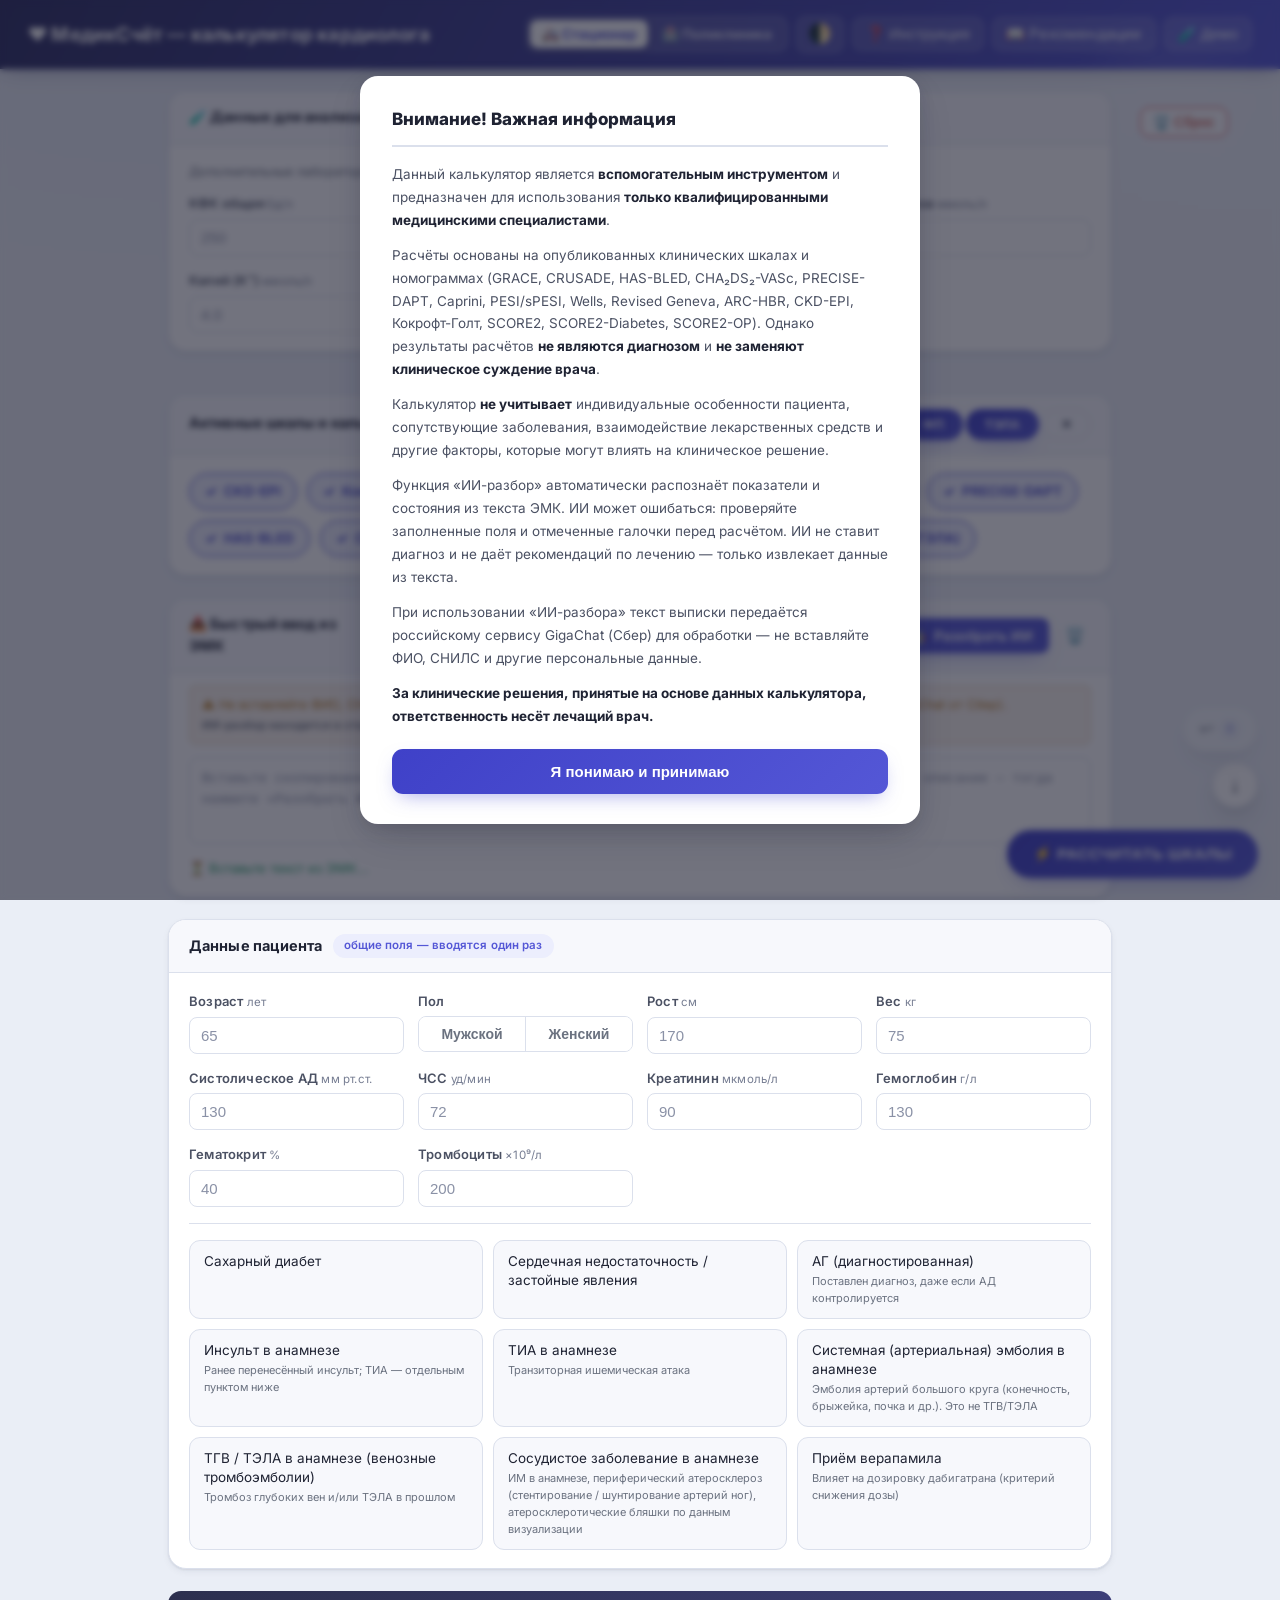
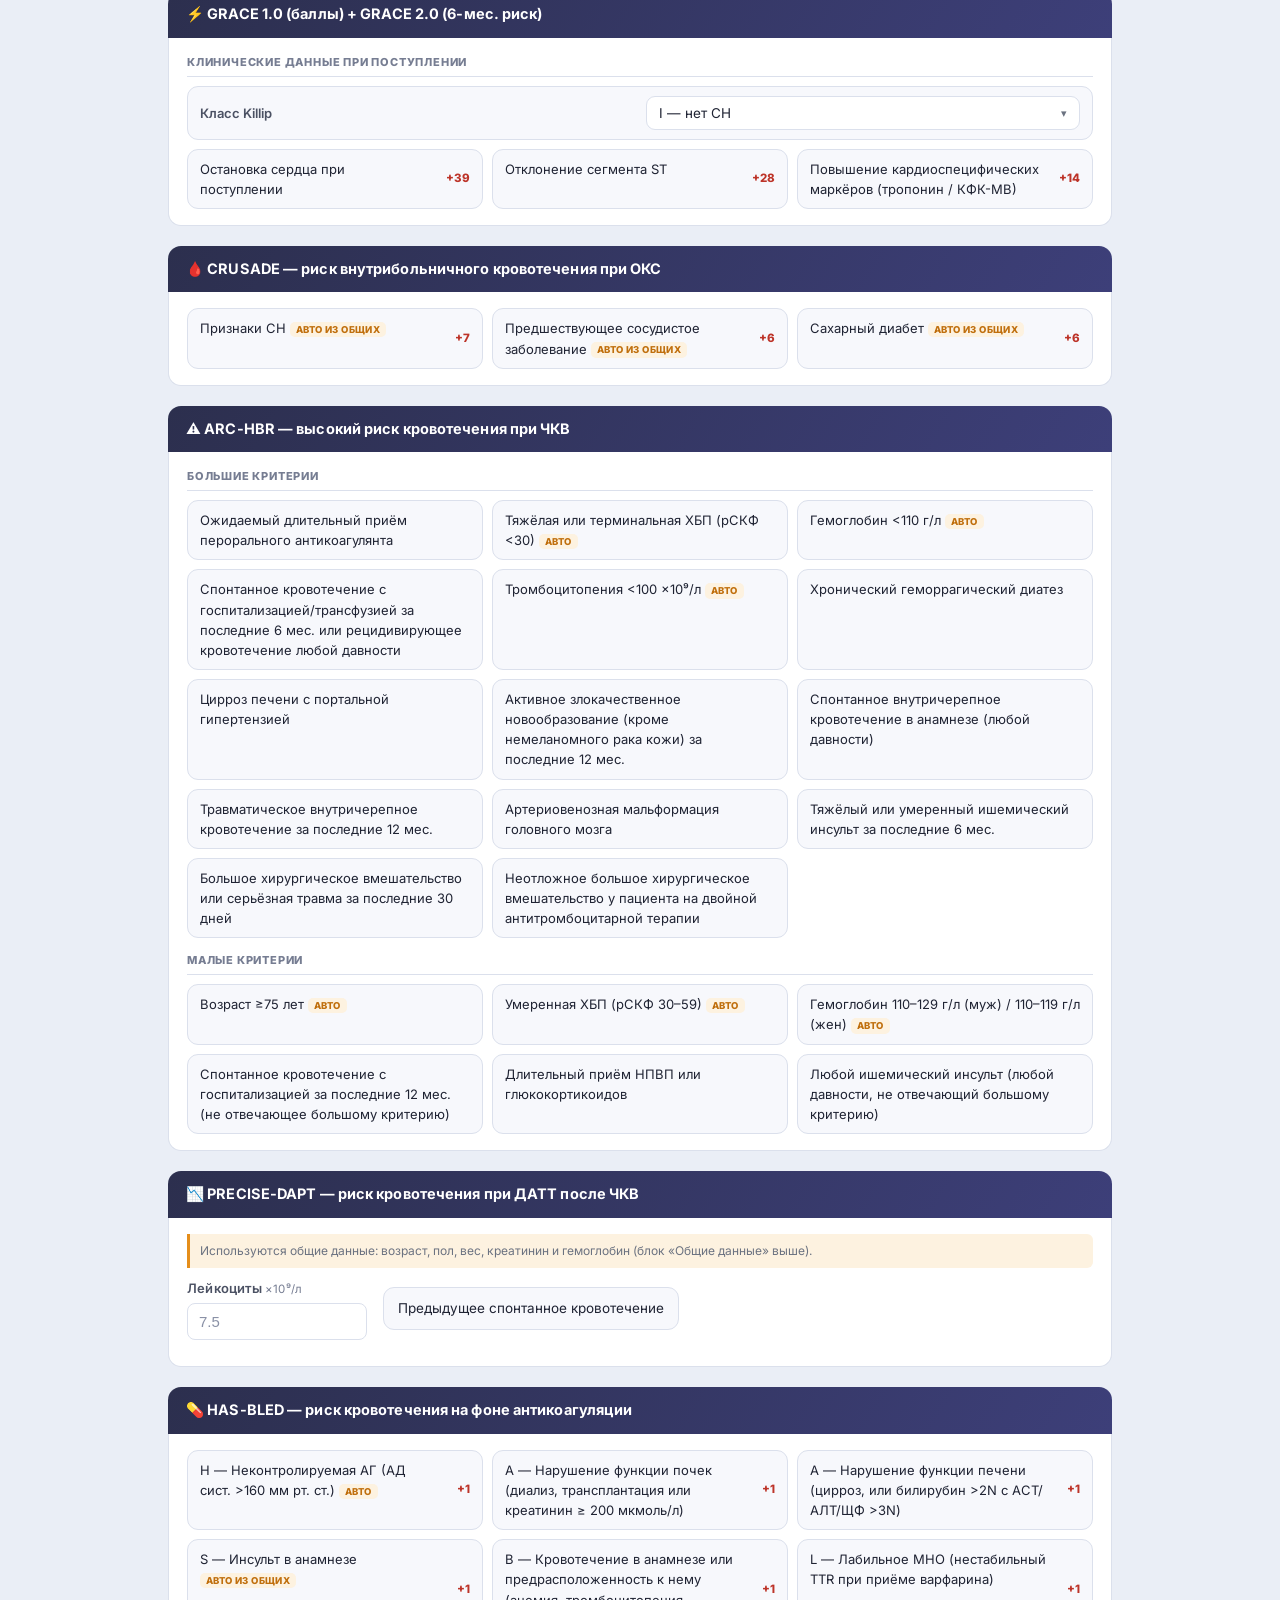
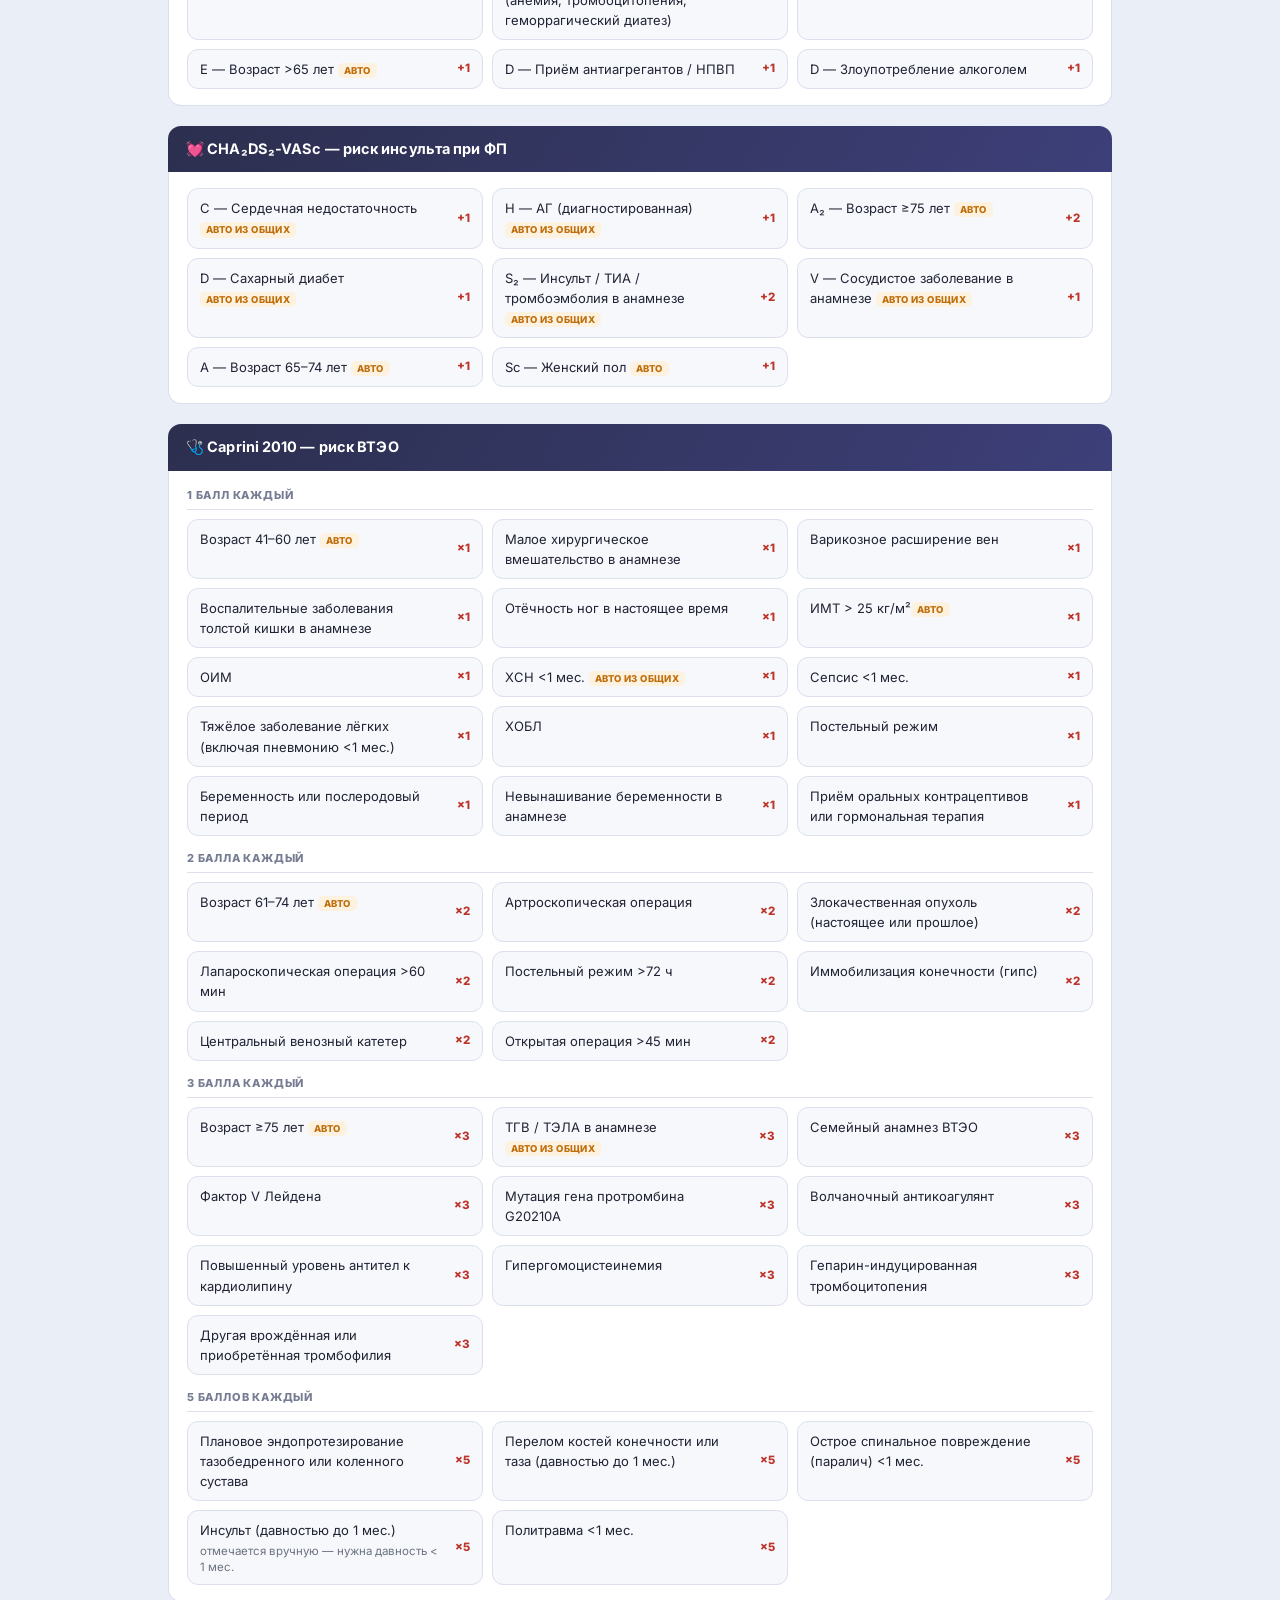
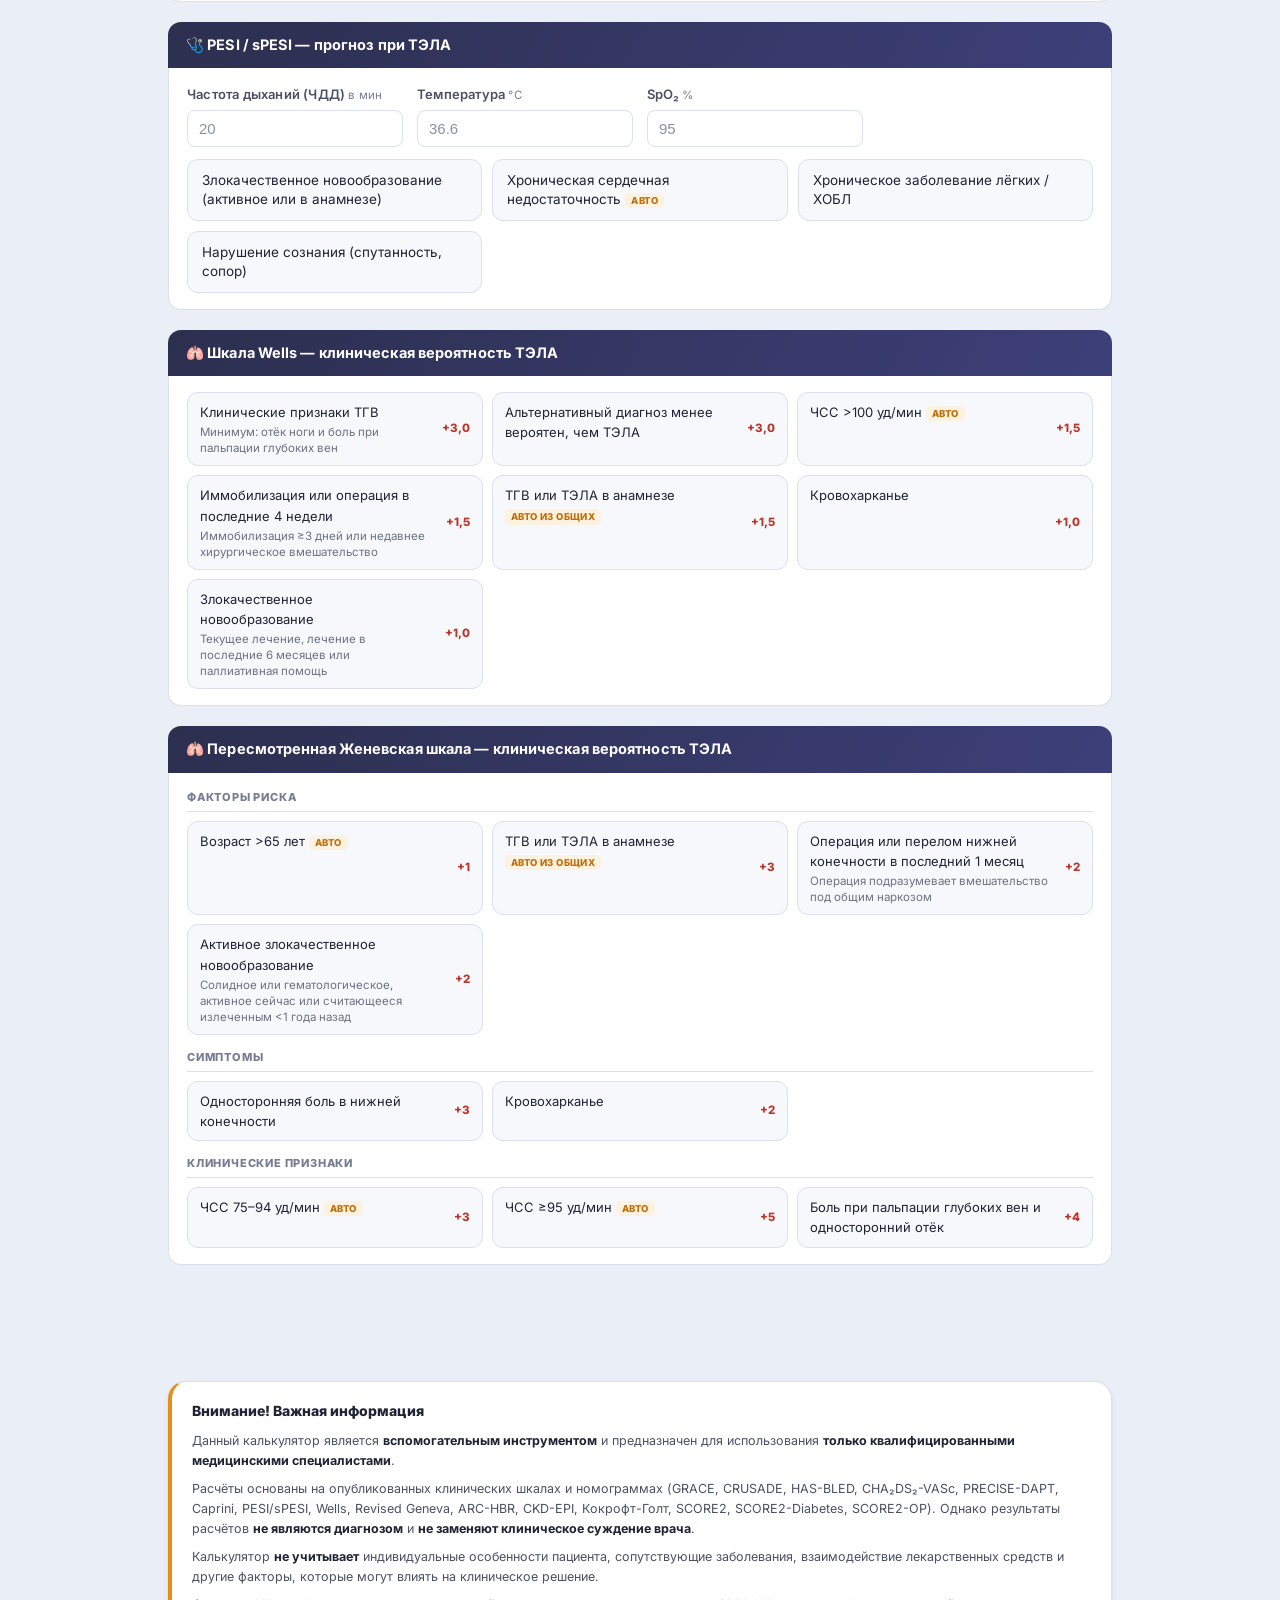
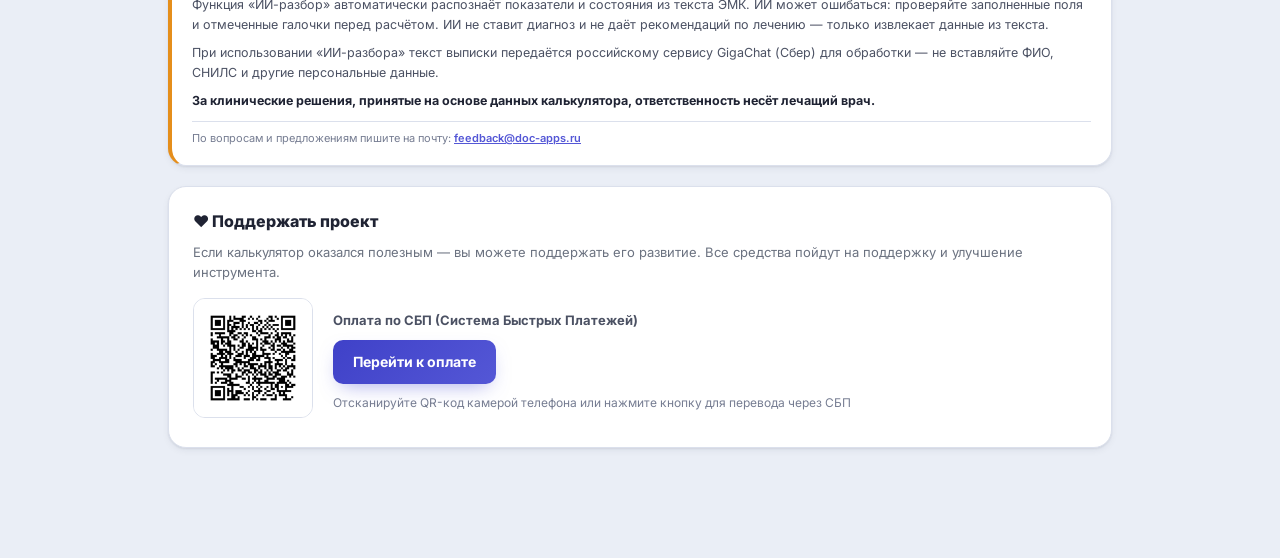
==== commit 5413a149: "periop polish: GE12 as button-card, HbA1c wording variant V, terms button styled as group-btn Co-aut" ====
--- a/index.html
+++ b/index.html
@@ -444,7 +444,7 @@
   <div class="card" id="periopBlock" style="display:none;">
     <div class="card-header" style="display:flex;align-items:center;justify-content:space-between;gap:10px;flex-wrap:wrap">
       <span>🩺 Перед операцией <span style="font-weight:400;color:var(--muted);font-size:11.5px">консультация перед плановой операцией · AHA/ACC 2024</span></span>
-      <button type="button" class="btn" id="p_termsBtn" title="Справочник терминов" style="padding:6px 12px;font-size:12.5px">❓ Термины</button>
+      <button type="button" class="group-btn" id="p_termsBtn" title="Справочник терминов" style="padding:6px 12px;font-size:12.5px">❓ Термины</button>
     </div>
     <div class="card-body">
       <div class="periop-tabs" id="periopTabs">
@@ -517,7 +517,7 @@
         <div class="periop-hide" id="p_pciRow" style="margin:6px 0 0 0; padding:10px 12px; background:var(--surface-2); border:1px solid var(--border); border-radius:10px">
           <div class="periop-row" style="align-items:flex-end">
             <div class="periop-field" style="min-width:150px" id="p_pciDateField"><b>Дата ЧКВ</b><input type="date" id="p_pciDate"><span class="periop-hint" id="p_pciDateHint" style="display:none;color:var(--orange-deep)"></span> <span class="warning-icon" id="p_pciDateWarn" style="display:none;cursor:help;">⚠️</span></div>
-            <div class="periop-field" style="min-width:110px;justify-content:center" id="p_pciGE12Field"><label style="display:flex;align-items:center;gap:6px;cursor:pointer;font-size:13px;font-weight:600"><input type="checkbox" id="p_pciGE12"> ≥12 мес</label><span class="periop-hint">если давно</span></div>
+            <div class="periop-field" style="min-width:110px" id="p_pciGE12Field"><label class="periop-card" style="justify-content:center;padding:8px 10px"><input type="checkbox" id="p_pciGE12"><span style="font-weight:600">≥12 мес</span></label><span class="periop-hint" style="text-align:center;display:block;margin-top:4px">если давно</span></div>
             <div class="periop-field" style="min-width:190px"><b>Показание</b>
               <select id="p_pciInd"><option value="acs">ОКС (инфаркт)</option><option value="ccd">Стабильная ИБС</option><option value="unknown">Не знаю</option></select>
             </div>
@@ -525,7 +525,7 @@
           <input type="hidden" id="p_pciMonths" value="">
           <label class="periop-card" style="margin-top:8px"><input type="checkbox" id="p_pciComplex"><span>Сложное ЧКВ (бифуркации, длинные стенты, многососудистое) или детали неизвестны</span></label>
         </div>
-        <div class="periop-field" id="p_hba1cRow" style="margin-top:10px"><b>HbA1c за последние 3 мес?</b>
+        <div class="periop-field" id="p_hba1cRow" style="margin-top:10px"><b>HbA1c измерялся за последние 3 месяца?</b>
           <select id="p_hba1cRecent"><option value="yes">Да</option><option value="no">Нет / не знаю</option></select>
         </div>
       </div>
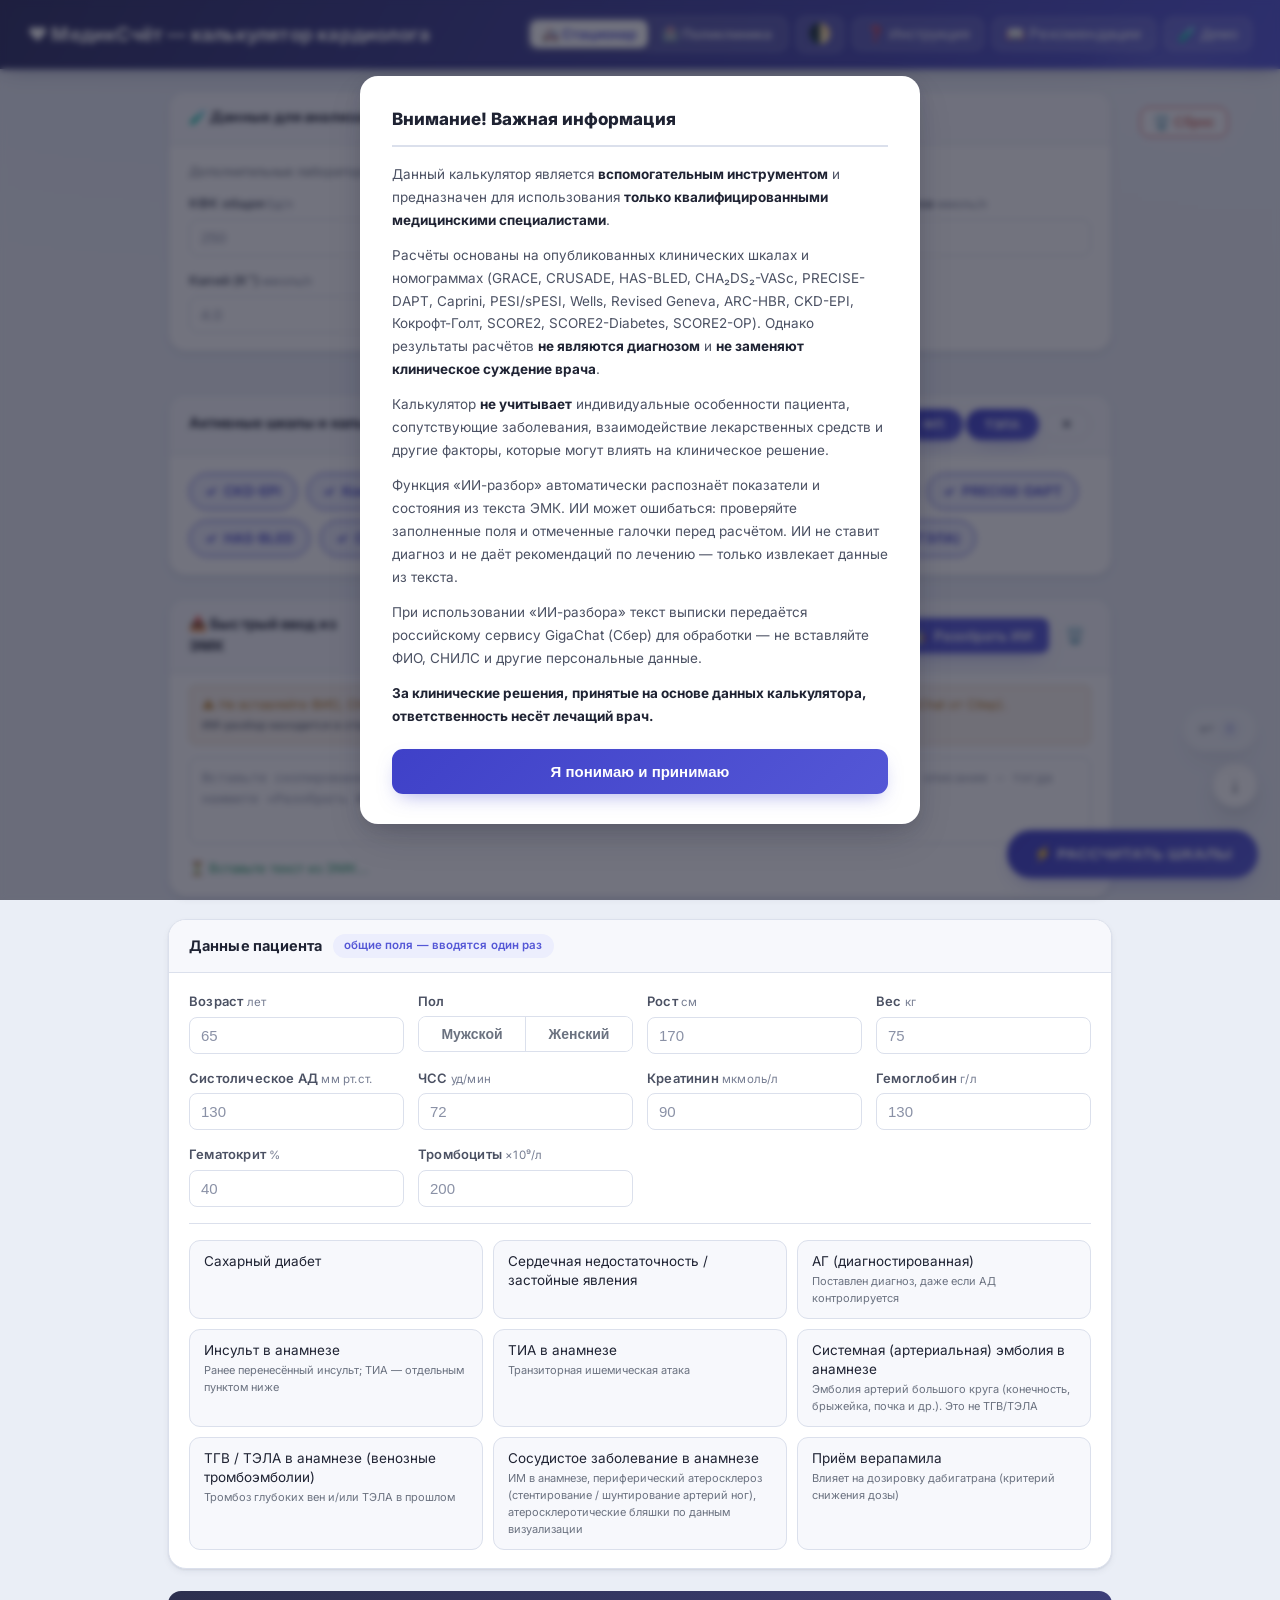
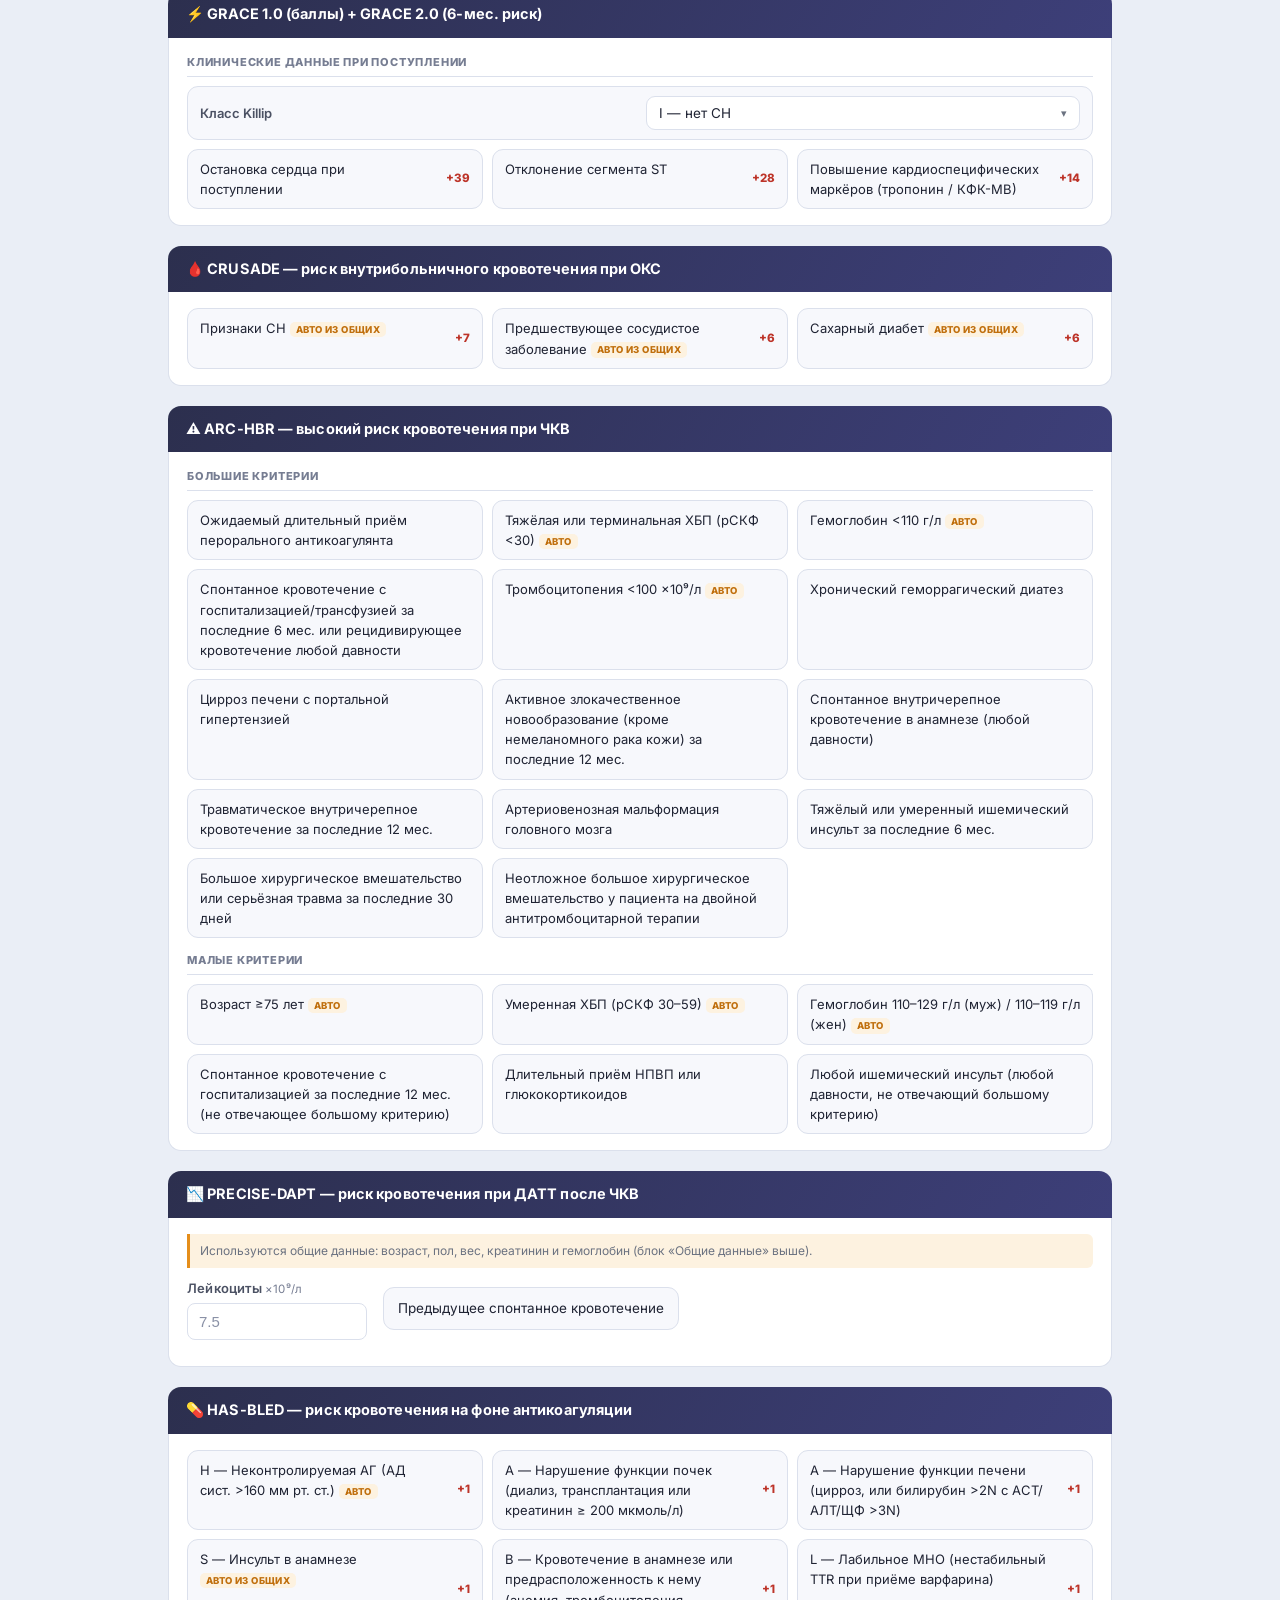
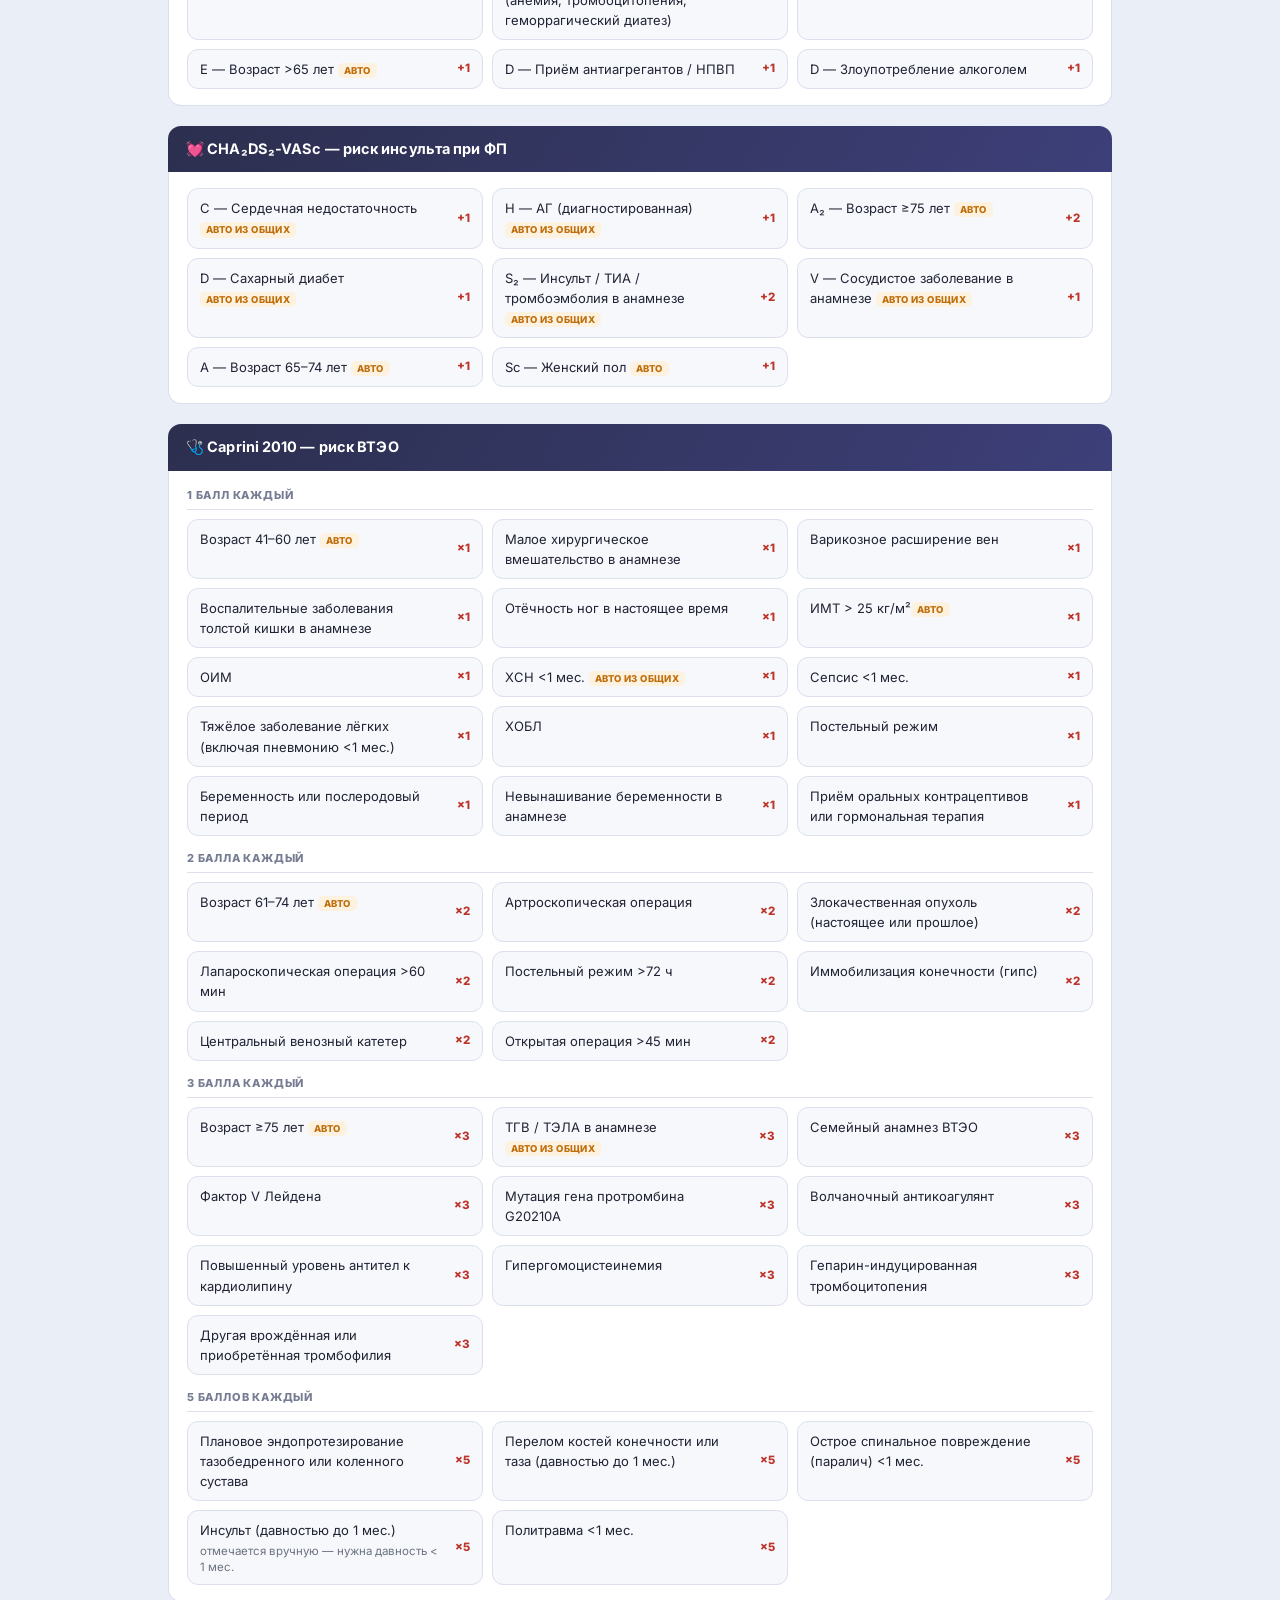
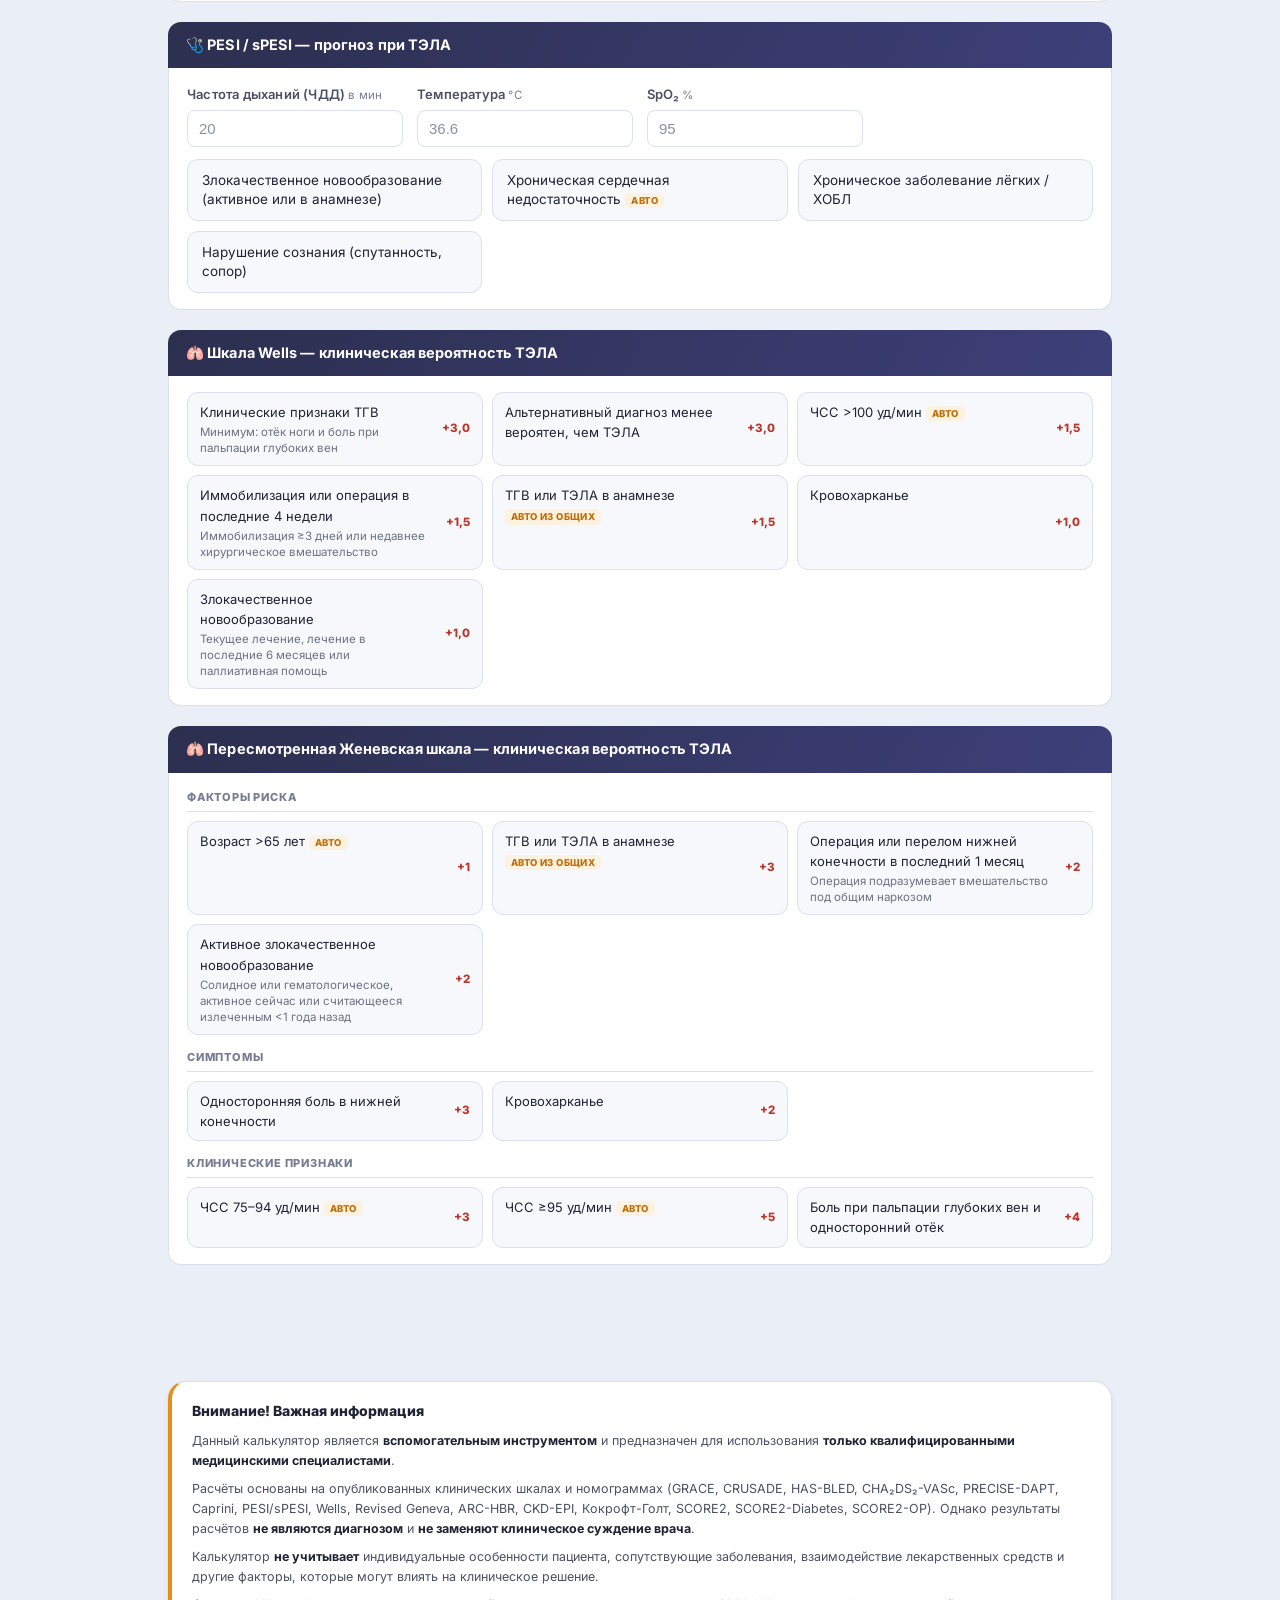
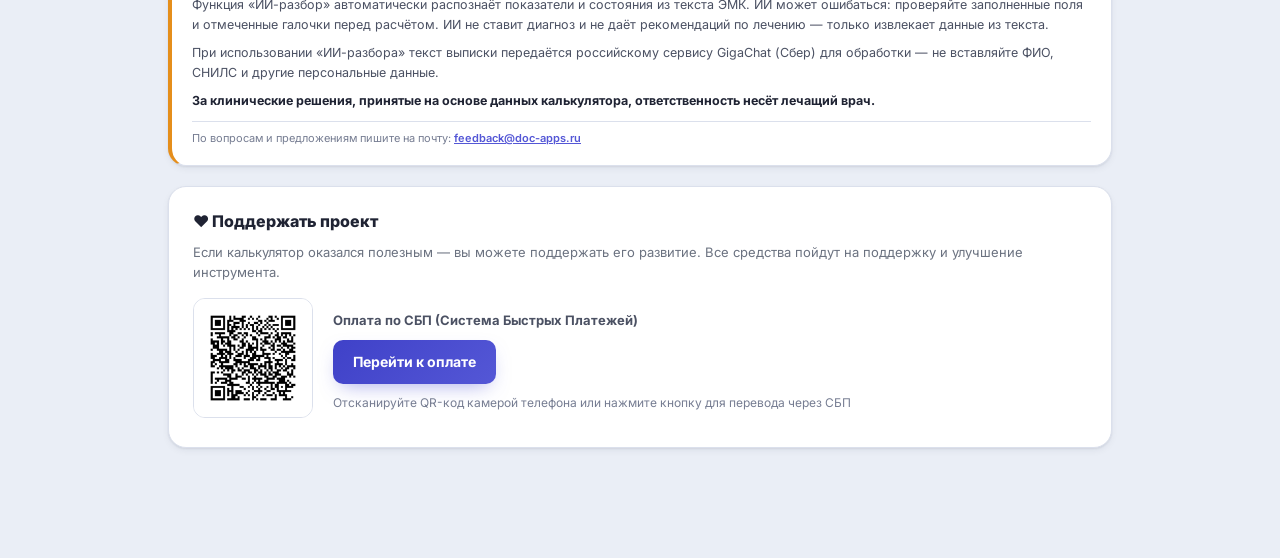
==== commit 4d5d46db: "fix periop GE12 alignment: remove 'если давно' hint, align button in row Co-authored-by: arena-agent" ====
--- a/index.html
+++ b/index.html
@@ -517,7 +517,7 @@
         <div class="periop-hide" id="p_pciRow" style="margin:6px 0 0 0; padding:10px 12px; background:var(--surface-2); border:1px solid var(--border); border-radius:10px">
           <div class="periop-row" style="align-items:flex-end">
             <div class="periop-field" style="min-width:150px" id="p_pciDateField"><b>Дата ЧКВ</b><input type="date" id="p_pciDate"><span class="periop-hint" id="p_pciDateHint" style="display:none;color:var(--orange-deep)"></span> <span class="warning-icon" id="p_pciDateWarn" style="display:none;cursor:help;">⚠️</span></div>
-            <div class="periop-field" style="min-width:110px" id="p_pciGE12Field"><label class="periop-card" style="justify-content:center;padding:8px 10px"><input type="checkbox" id="p_pciGE12"><span style="font-weight:600">≥12 мес</span></label><span class="periop-hint" style="text-align:center;display:block;margin-top:4px">если давно</span></div>
+            <div class="periop-field" style="min-width:110px" id="p_pciGE12Field"><b style="visibility:hidden">&nbsp;</b><label class="periop-card" style="justify-content:center;padding:8px 10px"><input type="checkbox" id="p_pciGE12"><span style="font-weight:600">≥12 мес</span></label></div>
             <div class="periop-field" style="min-width:190px"><b>Показание</b>
               <select id="p_pciInd"><option value="acs">ОКС (инфаркт)</option><option value="ccd">Стабильная ИБС</option><option value="unknown">Не знаю</option></select>
             </div>
